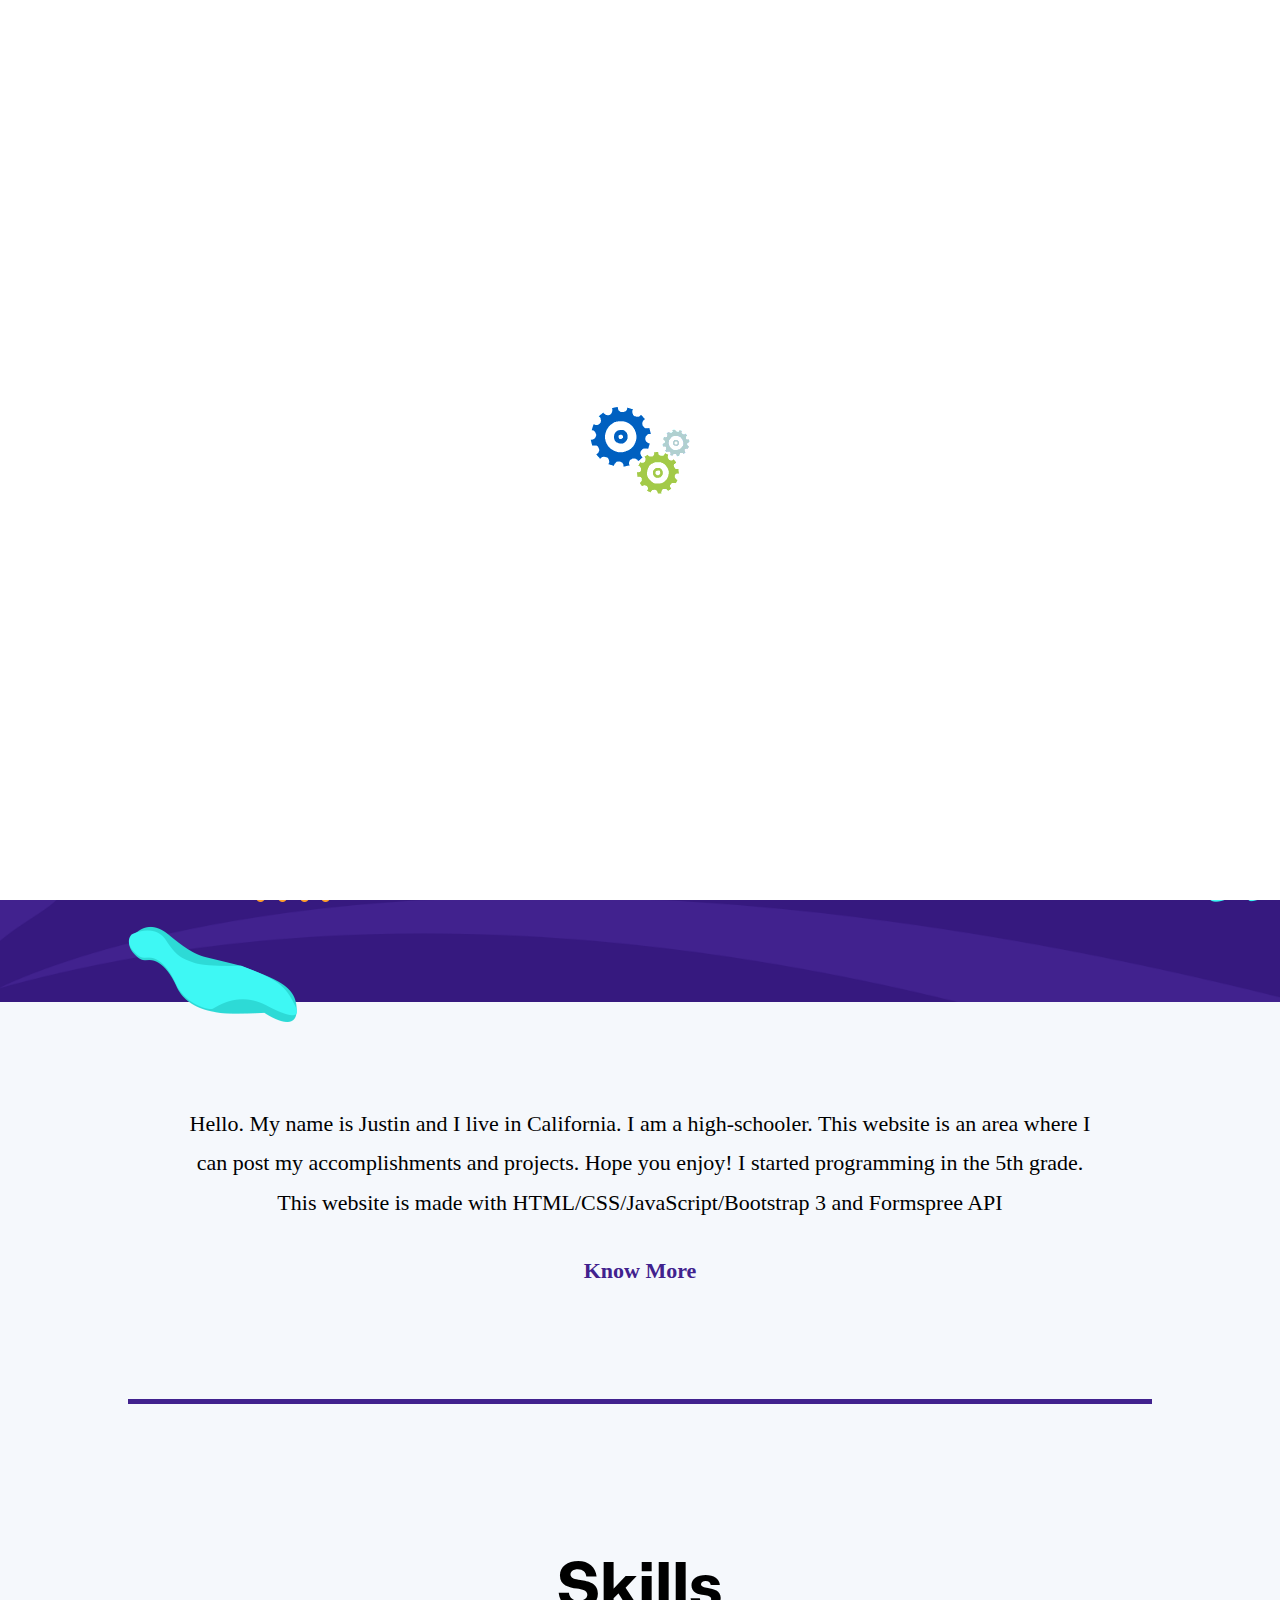
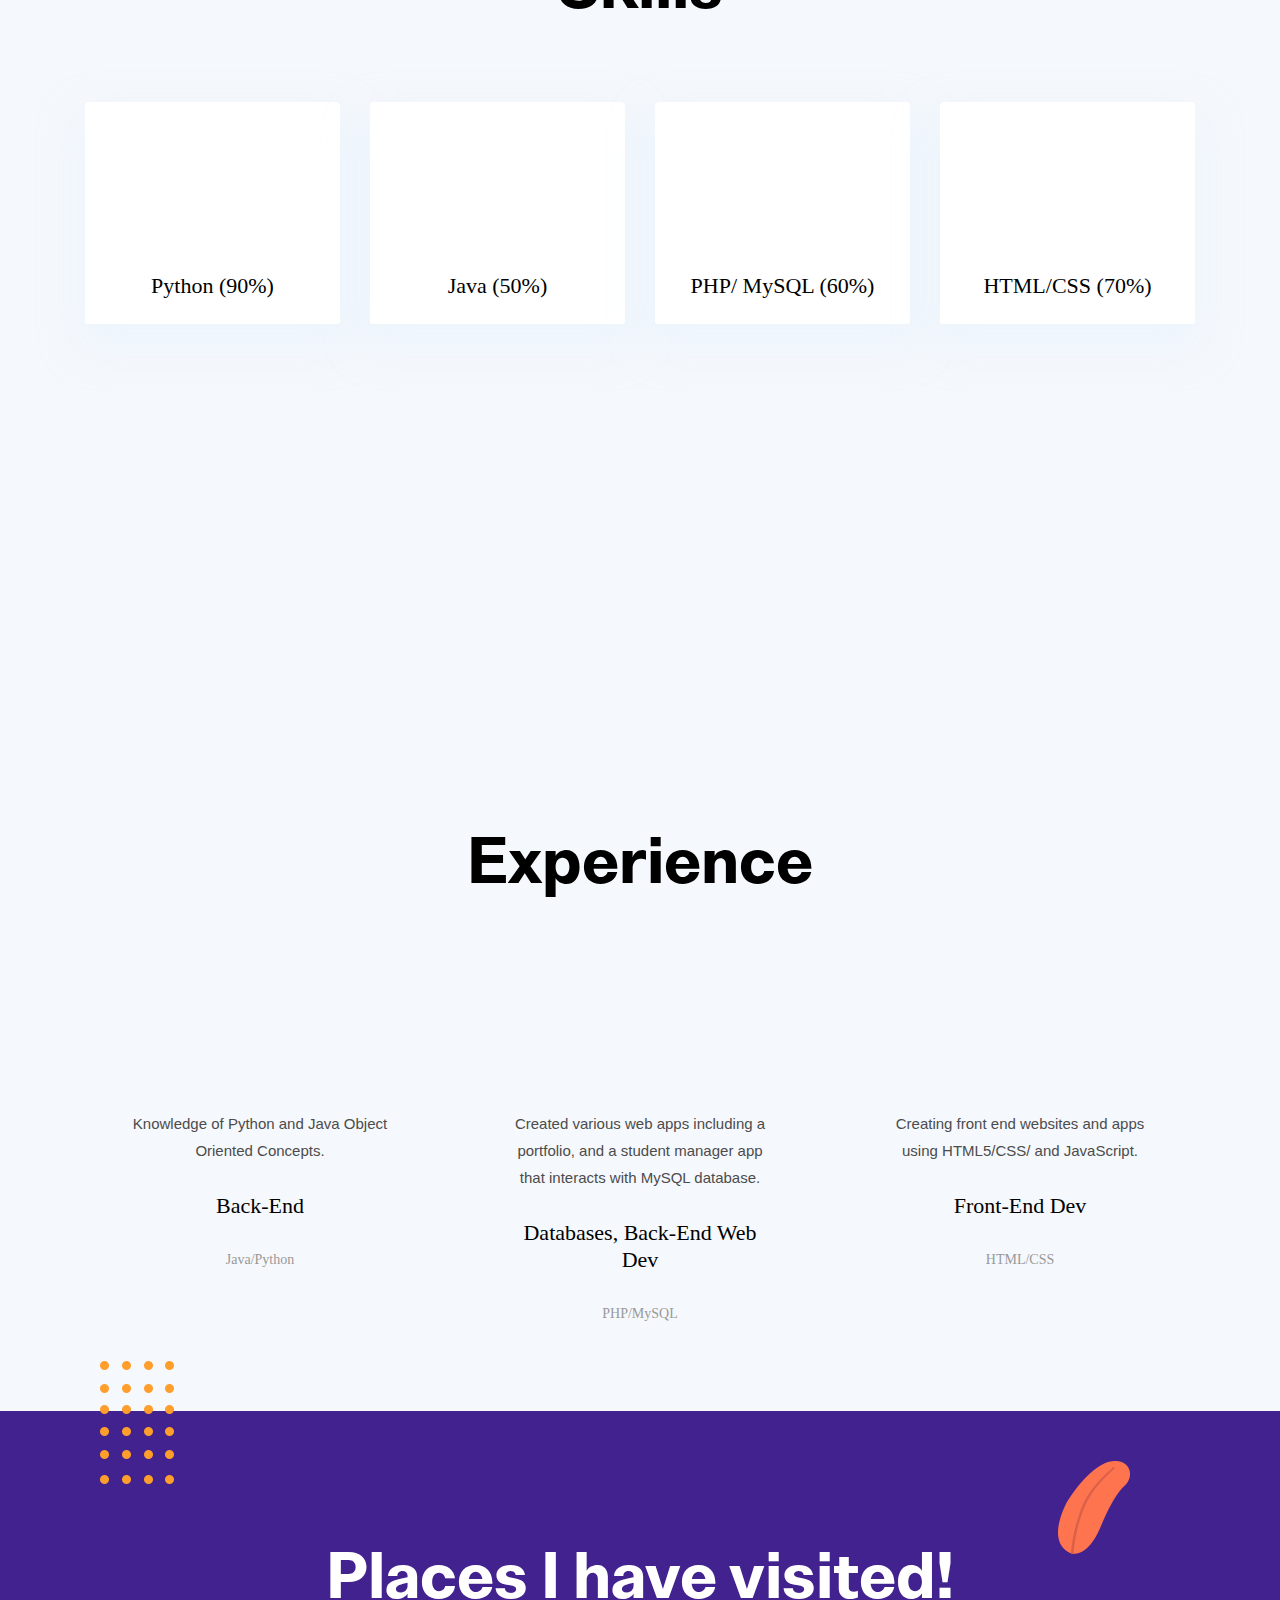
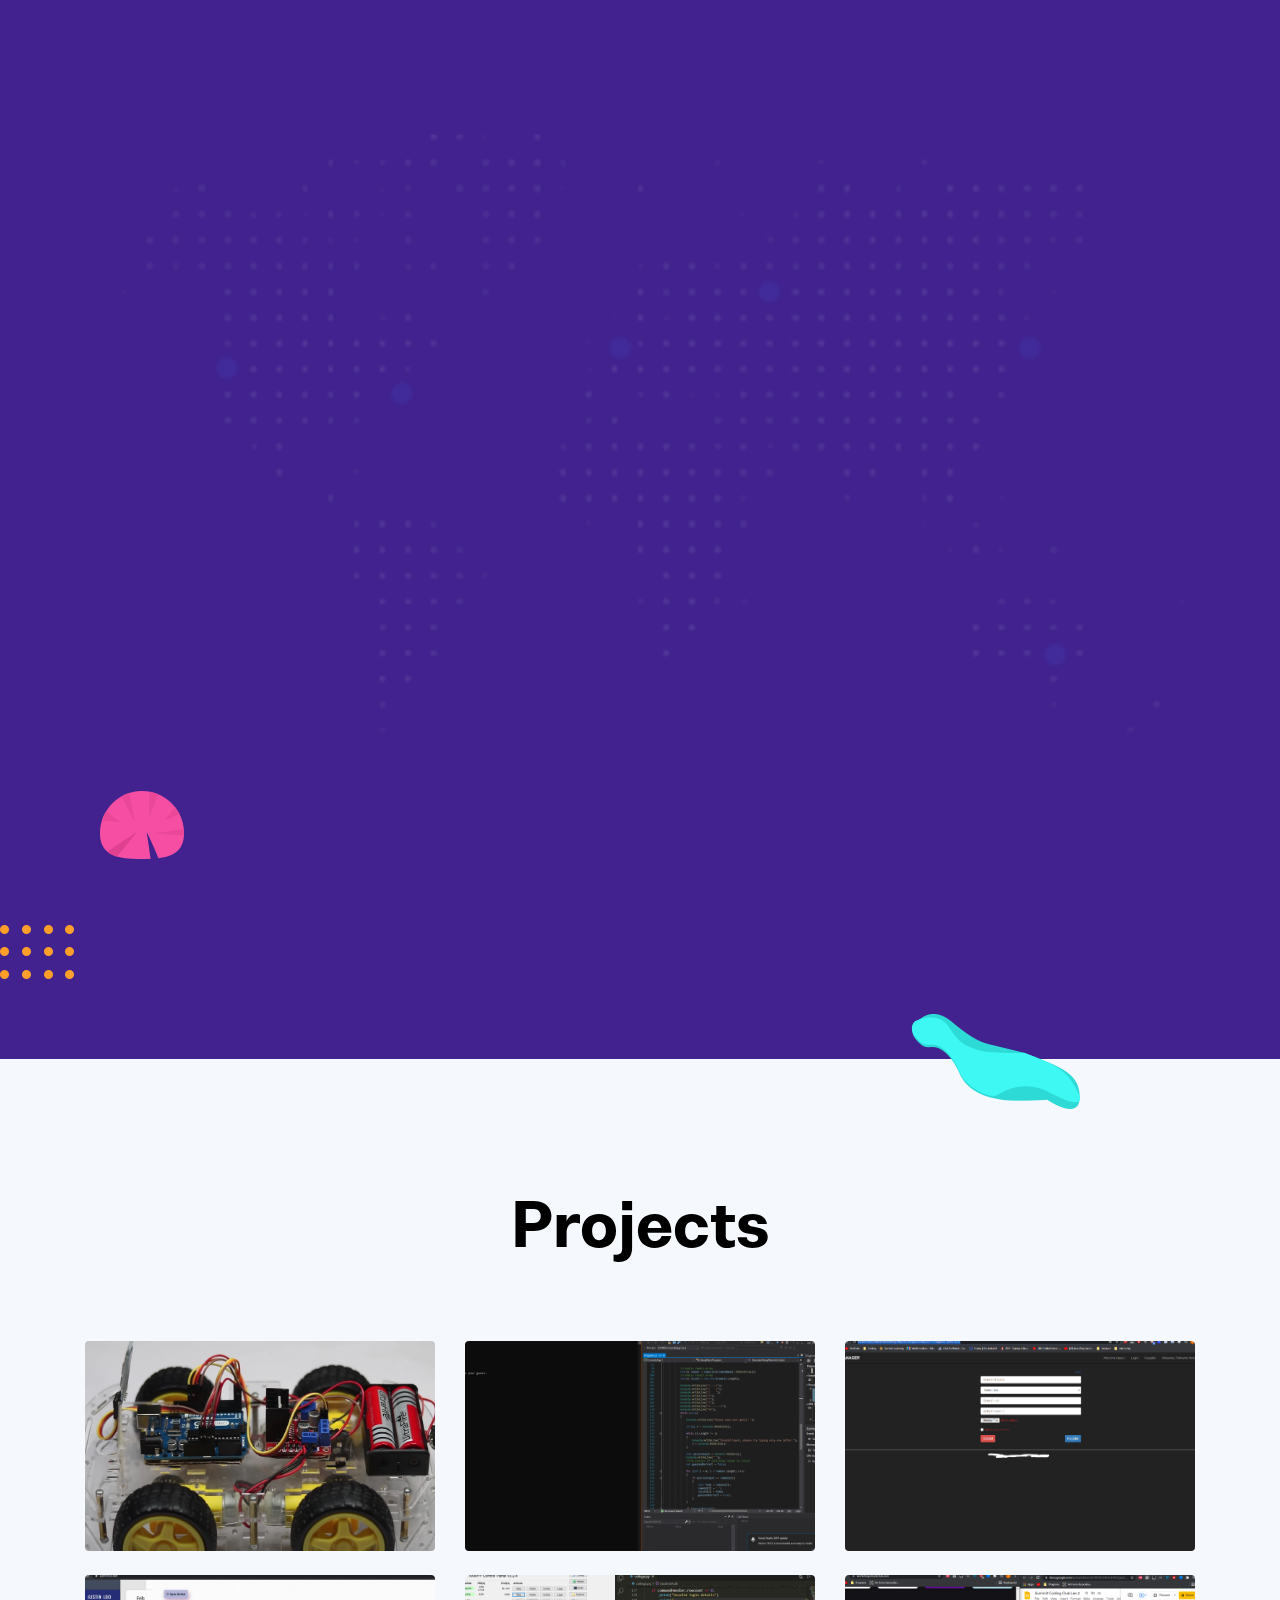
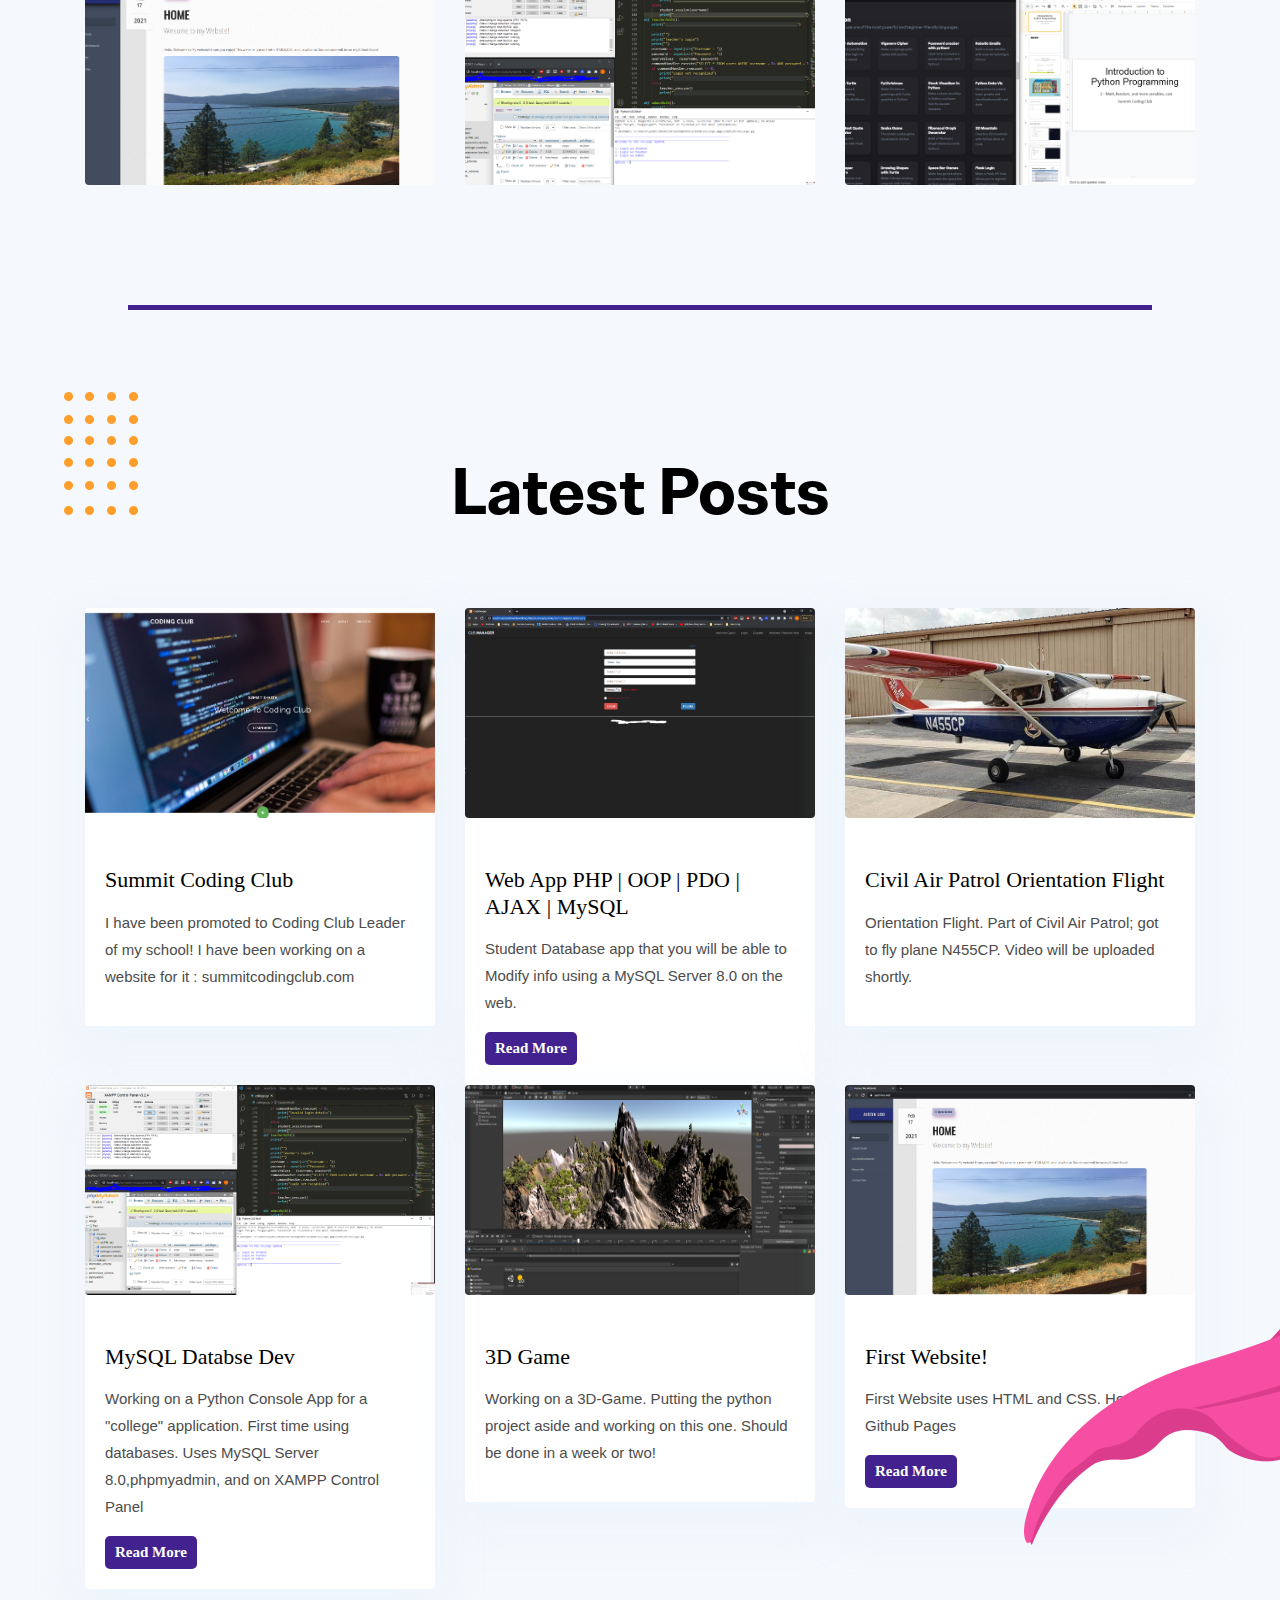
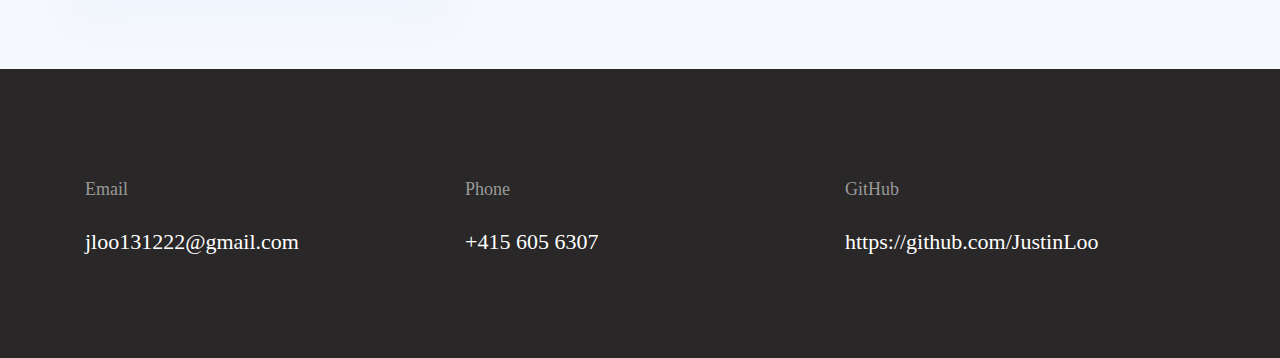
==== index.html @ 1930e63e "v1" ====
<!DOCTYPE html>
<html lang="zxx">

<head>
  <meta charset="utf-8">
  <title>Justin Loo | Welcome to my Website</title>

  <link rel="icon" href="images/icon-logo.png">

  <link rel="stylesheet" href="https://unpkg.com/aos@next/dist/aos.css" />

  
  <meta name="viewport" content="width=device-width, initial-scale=1">
  <meta name="viewport" content="width=device-width, initial-scale=1, maximum-scale=1">
  <meta name="viewport" content="width=device-width, user-scalable=no, initial-scale=1.0, maximum-scale=1.0, minimum-scale=1.0">
  
  
  
  
  <link rel="stylesheet" href="plugins/bootstrap/bootstrap.min.css">
  
  <link rel="stylesheet" href="plugins/slick/slick.css">
 
  <link rel="stylesheet" href="plugins/themify-icons/themify-icons.css">

  
  <link href="css/style.css" rel="stylesheet">
  

 

</head>

<body>
  <div class="loader">
    <img src="Loading progress.gif" alt="">
  </div>

  



<header class="navigation fixed-top" style="z-index: 7;">
  <nav class="navbar navbar-expand-lg navbar-dark" style="z-index: 7;">
    <a class="navbar-brand font-tertiary h3" href="index.html"><p class = "titletext">Justin Loo</p></a>
    <button class="navbar-toggler" type="button" data-toggle="collapse" data-target="#navigation"
      aria-controls="navigation" aria-expanded="false" aria-label="Toggle navigation">
      <span class="navbar-toggler-icon"></span>
    </button>

    <div class="collapse navbar-collapse text-center" id="navigation" style="z-index: 7;">
      <ul class="navbar-nav ml-auto">
        <li class="nav-item active">
          <a class="nav-link" href="index.html">Home</a>
        </li>
        <li class="nav-item">
          <a class="nav-link" href="about.html">About</a>
        </li>
        <li class="nav-item">
          <a class="nav-link" href="blog.html">Latest Posts</a>

          
        </li>
        
        <li class="nav-item">
          <a class="nav-link" href="portfolio.html">Projects</a>
        </li>
        <li class="nav-item">
          <a class="nav-link" href="contact.html">Contact</a>
        </li>
      </ul>
    </div>
  </nav>
</header>


<section class="hero-area bg-primary" id="parallax">
  <div class="container">
    <div class="row">
      <div class="col-lg-11 mx-auto">
        <h1 class="text-white font-tertiary">Hi! I’m <br> Justin Loo, <br> High-Schooler!</h1>
      </div>
    </div>
  </div>
  <div class="layer-bg w-100">
    <img class="img-fluid w-100" src="images/illustrations/leaf-bg.png" alt="bg-shape">
  </div>
  <div class="layer" id="l2">
    <img src="images/illustrations/dots-cyan.png" alt="bg-shape">
  </div>
  <div class="layer" id="l3">
    <img src="images/illustrations/leaf-orange.png" alt="bg-shape">
  </div>
  <div class="layer" id="l4">
    <img src="images/illustrations/dots-orange.png" alt="bg-shape">
  </div>
  <div class="layer" id="l5">
    <img src="images/illustrations/leaf-yellow.png" alt="bg-shape">
  </div>
  <div class="layer" id="l6">
    <img src="images/illustrations/leaf-cyan.png" alt="bg-shape">
  </div>
  <div class="layer" id="l7">
    <img src="images/illustrations/dots-group-orange.png" alt="bg-shape">
  </div>
  <div class="layer" id="l8">
    <img src="images/illustrations/leaf-pink-round.png" alt="bg-shape">
  </div>
  <div class="layer" id="l9">
    <img src="images/illustrations/leaf-cyan-2.png" alt="bg-shape">
  </div>
  <!-- social icon -->
  <ul class="list-unstyled ml-5 mt-3 position-relative zindex-1">
    <li class="mb-3"><a class="text-white" href="#"><i class="ti-linkedin"></i></a></li>
    <li class="mb-3"><a class="text-white" href="#"><i class="ti-github"></i></a></li>
    <li class="mb-3"><a class="text-white" href="#"><i class="ti-reddit"></i></a></li>
    <li class="mb-3"><a class="text-white" href="#"><i class="ti-email"></i></a></li>
  </ul>
  <!-- /social icon -->
</section>
<!-- /hero area -->

<!-- about -->
<section class="section">
  <div class="container">
    <div class="row">
      <div class="col-lg-10 mx-auto text-center">
        <p class="font-secondary paragraph-lg text-dark">Hello. My name is Justin and I live in California. I am a high-schooler. This website is an area where I can post my accomplishments and projects. Hope you enjoy!

          I started programming in the 5th grade. 
        This website is made with HTML/CSS/JavaScript/Bootstrap 3 and Formspree API</p>
        <a href="about.html" class="btn btn-transparent">know more</a>
      </div>
    </div>
  </div>
</section>
<!-- /about -->

<hr style = "width: 80%; border-top: 5px solid; color: #41228e;  ">


<!-- skills -->
<section class="section" style="z-index: 0;">
  <div class="container"style="z-index: 0;">
    <div class="row" style="z-index: 0;">
      <div class="col-lg-12 text-center">
        <h2 class="section-title">Skills</h2>
      </div>
      <div class="col-lg-3 col-sm-6 mb-4 mb-lg-0">
        <div class="card shadow text-center">
          <div class="position-relative rounded-top progress-wrapper" data-color="#fdb157" data-aos="fade-up"
          data-aos-duration="1000" style="z-index: 0;">
            <div class="wave" data-progress="90%" style = "z-index: 1;"></div>
          </div>
          <div class="card-footer bg-white">
            <h4 class="card-title">Python (90%)</h4>
          </div>
        </div>
      </div>
      <div class="col-lg-3 col-sm-6 mb-4 mb-lg-0">
        <div class="card shadow text-center">
          <div class="position-relative rounded-top progress-wrapper" data-color="#9473e6" data-aos="fade-up"
          data-aos-duration="1000" style="z-index: 0;">
            <div class="wave" data-progress="60%"></div>
          </div>
          <div class="card-footer bg-white">
            <h4 class="card-title">Java (50%)</h4>
          </div>
        </div>
      </div>
      <div class="col-lg-3 col-sm-6 mb-4 mb-lg-0">
        <div class="card shadow text-center">
          <div class="position-relative rounded-top progress-wrapper" data-color="#bdecf6"data-aos="fade-up"
          data-aos-duration="1000" style="z-index: 0;">
            <div class="wave" data-progress="60%" style = "z-index: 1;"></div>
          </div>
          <div class="card-footer bg-white">
            <h4 class="card-title">PHP/ MySQL (60%)</h4>
          </div>
        </div>
      </div>
      <div class="col-lg-3 col-sm-6 mb-4 mb-lg-0">
        <div class="card shadow text-center">
          <div class="position-relative rounded-top progress-wrapper" data-color="#ffbcaa" data-aos="fade-up"
          data-aos-duration="1000" style="z-index: 0;">
            <div class="wave" data-progress="70%"></div>
          </div>
          <div class="card-footer bg-white">
            <h4 class="card-title">HTML/CSS (70%)</h4>
          </div>
        </div>
      </div>

      <div class="skill-bars" data-aos="fade-up"
                              data-aos-duration="2000">
        <div class="bar">
          <div class="info">
            <span>Python</span>
          </div>
          <div class="progress-line html">
            <span></span>
          </div>
        </div>
        <div class="bar">
          <div class="info">
            <span>Java</span>
          </div>
          <div class="progress-line css">
            <span></span>
          </div>
        </div>
        <div class="bar">
          <div class="info">
            <span>PHP/MySQL</span>
          </div>
          <div class="progress-line jquery">
            <span></span>
          </div>
        </div>
        <div class="bar">
          <div class="info">
            <span>HTML/CSS</span>
          </div>
          <div class="progress-line python">
            <span></span>
          </div>
        </div>
       
      </div>
    
    </div>
  </div>
</section>
<!-- /skills -->

<!-- experience -->
<section class="section">
  <div class="container">
    <div class="row justify-content-around">
      <div class="col-lg-12 text-center">
        <h2 class="section-title">Experience</h2>
      </div>
      
      <div class="col-lg-3 col-md-4 text-center">
        <img src="images/experience/icon-2.png" alt="icon" data-aos="fade-right" data-aos-duration="1000">
        <p class="mb-0">Knowledge of Python and Java Object Oriented Concepts.</p>
        <h4>Back-End</h4>
        <h6 class="text-light">Java/Python</h6>
      </div>
      <div class="col-lg-3 col-md-4 text-center">
        <img src="images/experience/icon-1.png" alt="icon" data-aos="fade-up" data-aos-duration="1000">
        <p class="mb-0">Created various web apps including a portfolio, and a student manager app that interacts with MySQL database.</p>
        <h4>Databases, Back-End Web Dev</h4>
        <h6 class="text-light">PHP/MySQL</h6>
      </div>
      <div class="col-lg-3 col-md-4 text-center">
        <img src="images/experience/icon-3.png" alt="icon" data-aos="fade-left" data-aos-duration="1000">
        <p class="mb-0">Creating front end websites and apps using HTML5/CSS/ and JavaScript.</p>
        <h4>Front-End Dev</h4>
        <h6 class="text-light">HTML/CSS</h6>
      </div>
    </div>
  </div>
</section>
<!-- ./experience -->



<!-- testimonial -->
<section class="section bg-primary position-relative testimonial-bg-shapes">
  <div class="container">
    <div class="row">
      <div class="col-12 text-center">
        <h2 class="section-title text-white mb-5">Places I have visited!</h2>
      </div>
      <div class="col-lg-10 mx-auto testimonial-slider" data-aos="zoom-in" data-aos-duration = "2000">
        <!-- slider-item -->
        <div class="text-center testimonial-content">
         
         
          <img class="img-fluid rounded-circle mb-4 d-inline-block" src="images/20210723_193610.jpg"
            alt="client-image">
          <h4 class="text-white">Lake Tulloc</h4>
          <h6 class="text-light mb-4">California 2021</h6>
        </div>
        <!-- slider-item -->
        <div class="text-center testimonial-content">
        
         
          <img class="img-fluid rounded-circle mb-4 d-inline-block" src="images/20210723_193610.jpg"
            alt="client-image">
          <h4 class="text-white">Lake Tulloc</h4>
          <h6 class="text-light mb-4">California 2021</h6>
        </div>
        <!-- slider-item -->
        <div class="text-center testimonial-content">
         
         
          <img class="img-fluid rounded-circle mb-4 d-inline-block" src="images/20210724_112413.jpg"
            alt="client-image">
          <h4 class="text-white">Yosemite</h4>
          <h6 class="text-light mb-4">California</h6>
        </div>
      </div>
    </div>
  </div>
  <!-- bg shapes -->
  <img src="images/backgrounds/map.png" alt="map" class="img-fluid bg-map">
  <img src="images/illustrations/dots-group-v.png" alt="bg-shape" class="img-fluid bg-shape-1">
  <img src="images/illustrations/leaf-orange.png" alt="bg-shape" class="img-fluid bg-shape-2">
  <img src="images/illustrations/dots-group-sm.png" alt="bg-shape" class="img-fluid bg-shape-3">
  <img src="images/illustrations/leaf-pink-round.png" alt="bg-shape" class="img-fluid bg-shape-4">
  <img src="images/illustrations/leaf-cyan.png" alt="bg-shape" class="img-fluid bg-shape-5">
</section>
<!-- /testimonial -->




<!-- portfolio -->
<section class="section">
  <div class="container">
    <div class="row">
      <div class="col-12 text-center">
        <h2 class="section-title">Projects</h2>
      </div>
    </div>
    
    <div class="row shuffle-wrapper">
      <div class="col-lg-4 col-6 mb-4 shuffle-item">
        <div class="position-relative rounded hover-wrapper">
          <img src="images/portfolio/ARDUINO.PNG" alt="portfolio-image" class="img-fluid rounded w-100" style = "height: 210px;"">
          <div class="hover-overlay">
            <div class="hover-content">
              <a class="btn btn-light btn-sm" href="portfolio.html">view project</a>
            </div>
          </div>
        </div>
      </div>
      <div class="col-lg-4 col-6 mb-4 shuffle-item">
        <div class="position-relative rounded hover-wrapper">
          <img src="images/portfolio/hangman.PNG" alt="portfolio-image" class="img-fluid rounded w-100" style = "height: 210px;">
          <div class="hover-overlay">
            <div class="hover-content">
              <a class="btn btn-light btn-sm" href="portfolio.html">view project</a>
            </div>
          </div>
        </div>
      </div>
      <div class="col-lg-4 col-6 mb-4 shuffle-item">
        <div class="position-relative rounded hover-wrapper">
          <img src="images/portfolio/ydemy.PNG" alt="portfolio-image" class="img-fluid rounded w-100" style = "height: 210px;">
          <div class="hover-overlay">
            <div class="hover-content">
              <a class="btn btn-light btn-sm" href="portfolio.html">view project</a>
            </div>
          </div>
        </div>
      </div>
      <div class="col-lg-4 col-6 mb-4 shuffle-item">
        <div class="position-relative rounded hover-wrapper">
          <img src="images/portfolio/web.PNG" alt="portfolio-image" class="img-fluid rounded w-100" style = "height: 210px;">
          <div class="hover-overlay">
            <div class="hover-content">
              <a class="btn btn-light btn-sm" href="portfolio.html">view project</a>
            </div>
          </div>
        </div>
      </div>
      <div class="col-lg-4 col-6 mb-4 shuffle-item">
        <div class="position-relative rounded hover-wrapper">
          <img src="images/portfolio/phpmy.PNG" alt="portfolio-image" class="img-fluid rounded w-100" style = "height: 210px;">
          <div class="hover-overlay">
            <div class="hover-content">
              <a class="btn btn-light btn-sm" href="portfolio.html">view project</a>
            </div>
          </div>
        </div>
      </div>
      <div class="col-lg-4 col-6 mb-4 shuffle-item">
        <div class="position-relative rounded hover-wrapper">
          <img src="images/portfolio/python.PNG" alt="portfolio-image" class="img-fluid rounded w-100" style = "height: 210px;">
          <div class="hover-overlay">
            <div class="hover-content">
              <a class="btn btn-light btn-sm" href="portfolio.html">view project</a>
            </div>
          </div>
        </div>
      </div>

      
      
    </div>
  </div>
</section>
<!-- /portfolio -->




<img src="images/illustrations/dots-group-v.png" alt="illustrations" class="bg-blog">

<hr style = "width: 80%; border-top: 5px solid; color: #41228e;  ">


<!-- blog -->
<section class="section">
  <div class="container">
    <div class="row">
      <div class="col-12 text-center">
        <h2 class="section-title">Latest Posts</h2>
      </div>

      <div class="col-lg-4 col-sm-6 mb-4 mb-lg-0" data-aos=" " data-aos-duration = "1000">
        <article class="card shadow">
          <img class="rounded card-img-top" src="images/blog/coding.PNG" alt="post-thumb" style = "height: 210px;">
          <div class="card-body">
            <h4 class="card-title"><a class="text-dark"  >Summit Coding Club</a>
            </h4>
            <p class="cars-text">I have been promoted to Coding Club Leader of my school! I have been working on a website for it : summitcodingclub.com</p>
          
          </div>
        </article>
      </div>
      
      <div class="col-lg-4 col-sm-6 mb-4 mb-lg-0" data-aos=" " data-aos-duration = "1000">
        <article class="card shadow">
          <img class="rounded card-img-top" src="images/blog/ydemy.PNG" alt="post-thumb" style = "height: 210px;">
          <div class="card-body">
            <h4 class="card-title"><a class="text-dark"  > Web App PHP | OOP | PDO | AJAX | MySQL
            </a>
            </h4>
            <p class="cars-text">Student Database app that you will be able to Modify info using a MySQL Server 8.0 on the web.</p>
            <a href="blog-single.html#advanced-app" class="btn btn-xs btn-primary">Read More</a>
          </div>
        </article>
      </div>

      <div class="col-lg-4 col-sm-6 mb-4 mb-lg-0" data-aos=" " data-aos-duration = "1000">
        <article class="card shadow">
          <img class="rounded card-img-top" src="images/blog/orientationflight_897BFEFA4F026.jpg" alt="post-thumb" style = "height: 210px;">
          <div class="card-body">
            <h4 class="card-title"><a class="text-dark" >Civil Air Patrol Orientation Flight</a>
            </h4>
            <p class="cars-text">Orientation Flight. Part of Civil Air Patrol; got to fly plane N455CP. Video will be uploaded shortly.</p>
            
          </div>
        </article>
      </div>

      <div class="col-lg-4 col-sm-6 mb-4 mb-lg-0" data-aos=" " data-aos-duration = "1000">
        <article class="card shadow">
          <img class="rounded card-img-top" src="images/blog/phpmy.PNG" alt="post-thumb" style = "height: 210px;">
          <div class="card-body">
            <h4 class="card-title"><a class="text-dark"  >MySQL Databse Dev</a>
            </h4>
            <p class="cars-text">Working on a Python Console App for a "college" application. First time using databases. Uses MySQL Server 8.0,phpmyadmin, and on XAMPP Control Panel</p>
            <a href="blog-single.html#begin" class="btn btn-xs btn-primary">Read More</a>
          </div>
        </article>
      </div>

     
      <div class="col-lg-4 col-sm-6 mb-4 mb-lg-0" data-aos=" " data-aos-duration = "1000">
        <article class="card shadow">
          <img class="rounded card-img-top" src="images/blog/unity1.PNG" alt="post-thumb" style = "height: 210px;">
          <div class="card-body">
            <h4 class="card-title"><a class="text-dark" href=" ">3D Game</a>
            </h4>
            <p class="cars-text">Working on a 3D-Game. Putting the python project aside and working on this one. Should be done in a week or two!</p>
            
          </div>
        </article>
      </div>
      
      <div class="col-lg-4 col-sm-6 mb-4 mb-lg-0" data-aos=" " data-aos-duration = "1000">
        <article class="card shadow">
          <img class="rounded card-img-top" src="images/blog/web.PNG" alt="post-thumb" style = "height: 210px;">
          <div class="card-body">
            <h4 class="card-title"><a class="text-dark">First Website!</a>
            </h4>
            <p class="cars-text">First Website uses HTML and CSS. Hosted on Github Pages</p>
            <a href="blog-single.html#first-web" class="btn btn-xs btn-primary">Read More</a>
          </div>
        </article>
      </div>  
  </div>
</section>
<!-- /blog -->

<!-- contact -->

<script src="https://unpkg.com/aos@next/dist/aos.js"></script>
<script>
  AOS.init();
</script> 


</body>
</html>
</section>
<!-- /contact -->

<img src="images/illustrations/leaf-pink.png" alt="illustrations" class="bg-blog-2">

<!-- footer -->
<footer class="bg-dark footer-section">
  <div class="section" style = "background-color: #292727;">
    <div class="container">
      <div class="row">
        <div class="col-md-4">
          <h5 class="text-light">Email</h5>
          <p class="text-white paragraph-lg font-secondary">jloo131222@gmail.com</p>
        </div>
        <div class="col-md-4">
          <h5 class="text-light">Phone</h5>
          <p class="text-white paragraph-lg font-secondary">+415 605 6307</p>
        </div>
        <div class="col-md-4">
          <h5 class="text-light">GitHub</h5>
          <p class="text-white paragraph-lg font-secondary">https://github.com/JustinLoo</p>
        </div>
      </div>
    </div>
  </div>
 
</footer> 




<!-- /footer -->

<!-- jQuery -->
<script src="plugins/jQuery/jquery.min.js"></script>
<!-- Bootstrap JS -->
<script src="plugins/bootstrap/bootstrap.min.js"></script>
<!-- slick slider -->
<script src="plugins/slick/slick.min.js"></script>
<!-- filter -->
<script src="plugins/shuffle/shuffle.min.js"></script>

<!-- Main Script -->
<script src="js/script.js"></script>

</body>
</html>
---- plugins/themify-icons/themify-icons.css ----
@font-face{font-family:themify;src:url(fonts/themify.eot?-fvbane);src:url(fonts/themify.eot?#iefix-fvbane) format('embedded-opentype'),url(fonts/themify.woff?-fvbane) format('woff'),url(fonts/themify.ttf?-fvbane) format('truetype'),url(fonts/themify.svg?-fvbane#themify) format('svg');font-weight:400;font-style:normal}[class*=" ti-"],[class^=ti-]{font-family:themify;speak:none;font-style:normal;font-weight:400;font-variant:normal;text-transform:none;line-height:1;-webkit-font-smoothing:antialiased;-moz-osx-font-smoothing:grayscale}.ti-wand:before{content:"\e600"}.ti-volume:before{content:"\e601"}.ti-user:before{content:"\e602"}.ti-unlock:before{content:"\e603"}.ti-unlink:before{content:"\e604"}.ti-trash:before{content:"\e605"}.ti-thought:before{content:"\e606"}.ti-target:before{content:"\e607"}.ti-tag:before{content:"\e608"}.ti-tablet:before{content:"\e609"}.ti-star:before{content:"\e60a"}.ti-spray:before{content:"\e60b"}.ti-signal:before{content:"\e60c"}.ti-shopping-cart:before{content:"\e60d"}.ti-shopping-cart-full:before{content:"\e60e"}.ti-settings:before{content:"\e60f"}.ti-search:before{content:"\e610"}.ti-zoom-in:before{content:"\e611"}.ti-zoom-out:before{content:"\e612"}.ti-cut:before{content:"\e613"}.ti-ruler:before{content:"\e614"}.ti-ruler-pencil:before{content:"\e615"}.ti-ruler-alt:before{content:"\e616"}.ti-bookmark:before{content:"\e617"}.ti-bookmark-alt:before{content:"\e618"}.ti-reload:before{content:"\e619"}.ti-plus:before{content:"\e61a"}.ti-pin:before{content:"\e61b"}.ti-pencil:before{content:"\e61c"}.ti-pencil-alt:before{content:"\e61d"}.ti-paint-roller:before{content:"\e61e"}.ti-paint-bucket:before{content:"\e61f"}.ti-na:before{content:"\e620"}.ti-mobile:before{content:"\e621"}.ti-minus:before{content:"\e622"}.ti-medall:before{content:"\e623"}.ti-medall-alt:before{content:"\e624"}.ti-marker:before{content:"\e625"}.ti-marker-alt:before{content:"\e626"}.ti-arrow-up:before{content:"\e627"}.ti-arrow-right:before{content:"\e628"}.ti-arrow-left:before{content:"\e629"}.ti-arrow-down:before{content:"\e62a"}.ti-lock:before{content:"\e62b"}.ti-location-arrow:before{content:"\e62c"}.ti-link:before{content:"\e62d"}.ti-layout:before{content:"\e62e"}.ti-layers:before{content:"\e62f"}.ti-layers-alt:before{content:"\e630"}.ti-key:before{content:"\e631"}.ti-import:before{content:"\e632"}.ti-image:before{content:"\e633"}.ti-heart:before{content:"\e634"}.ti-heart-broken:before{content:"\e635"}.ti-hand-stop:before{content:"\e636"}.ti-hand-open:before{content:"\e637"}.ti-hand-drag:before{content:"\e638"}.ti-folder:before{content:"\e639"}.ti-flag:before{content:"\e63a"}.ti-flag-alt:before{content:"\e63b"}.ti-flag-alt-2:before{content:"\e63c"}.ti-eye:before{content:"\e63d"}.ti-export:before{content:"\e63e"}.ti-exchange-vertical:before{content:"\e63f"}.ti-desktop:before{content:"\e640"}.ti-cup:before{content:"\e641"}.ti-crown:before{content:"\e642"}.ti-comments:before{content:"\e643"}.ti-comment:before{content:"\e644"}.ti-comment-alt:before{content:"\e645"}.ti-close:before{content:"\e646"}.ti-clip:before{content:"\e647"}.ti-angle-up:before{content:"\e648"}.ti-angle-right:before{content:"\e649"}.ti-angle-left:before{content:"\e64a"}.ti-angle-down:before{content:"\e64b"}.ti-check:before{content:"\e64c"}.ti-check-box:before{content:"\e64d"}.ti-camera:before{content:"\e64e"}.ti-announcement:before{content:"\e64f"}.ti-brush:before{content:"\e650"}.ti-briefcase:before{content:"\e651"}.ti-bolt:before{content:"\e652"}.ti-bolt-alt:before{content:"\e653"}.ti-blackboard:before{content:"\e654"}.ti-bag:before{content:"\e655"}.ti-move:before{content:"\e656"}.ti-arrows-vertical:before{content:"\e657"}.ti-arrows-horizontal:before{content:"\e658"}.ti-fullscreen:before{content:"\e659"}.ti-arrow-top-right:before{content:"\e65a"}.ti-arrow-top-left:before{content:"\e65b"}.ti-arrow-circle-up:before{content:"\e65c"}.ti-arrow-circle-right:before{content:"\e65d"}.ti-arrow-circle-left:before{content:"\e65e"}.ti-arrow-circle-down:before{content:"\e65f"}.ti-angle-double-up:before{content:"\e660"}.ti-angle-double-right:before{content:"\e661"}.ti-angle-double-left:before{content:"\e662"}.ti-angle-double-down:before{content:"\e663"}.ti-zip:before{content:"\e664"}.ti-world:before{content:"\e665"}.ti-wheelchair:before{content:"\e666"}.ti-view-list:before{content:"\e667"}.ti-view-list-alt:before{content:"\e668"}.ti-view-grid:before{content:"\e669"}.ti-uppercase:before{content:"\e66a"}.ti-upload:before{content:"\e66b"}.ti-underline:before{content:"\e66c"}.ti-truck:before{content:"\e66d"}.ti-timer:before{content:"\e66e"}.ti-ticket:before{content:"\e66f"}.ti-thumb-up:before{content:"\e670"}.ti-thumb-down:before{content:"\e671"}.ti-text:before{content:"\e672"}.ti-stats-up:before{content:"\e673"}.ti-stats-down:before{content:"\e674"}.ti-split-v:before{content:"\e675"}.ti-split-h:before{content:"\e676"}.ti-smallcap:before{content:"\e677"}.ti-shine:before{content:"\e678"}.ti-shift-right:before{content:"\e679"}.ti-shift-left:before{content:"\e67a"}.ti-shield:before{content:"\e67b"}.ti-notepad:before{content:"\e67c"}.ti-server:before{content:"\e67d"}.ti-quote-right:before{content:"\e67e"}.ti-quote-left:before{content:"\e67f"}.ti-pulse:before{content:"\e680"}.ti-printer:before{content:"\e681"}.ti-power-off:before{content:"\e682"}.ti-plug:before{content:"\e683"}.ti-pie-chart:before{content:"\e684"}.ti-paragraph:before{content:"\e685"}.ti-panel:before{content:"\e686"}.ti-package:before{content:"\e687"}.ti-music:before{content:"\e688"}.ti-music-alt:before{content:"\e689"}.ti-mouse:before{content:"\e68a"}.ti-mouse-alt:before{content:"\e68b"}.ti-money:before{content:"\e68c"}.ti-microphone:before{content:"\e68d"}.ti-menu:before{content:"\e68e"}.ti-menu-alt:before{content:"\e68f"}.ti-map:before{content:"\e690"}.ti-map-alt:before{content:"\e691"}.ti-loop:before{content:"\e692"}.ti-location-pin:before{content:"\e693"}.ti-list:before{content:"\e694"}.ti-light-bulb:before{content:"\e695"}.ti-Italic:before{content:"\e696"}.ti-info:before{content:"\e697"}.ti-infinite:before{content:"\e698"}.ti-id-badge:before{content:"\e699"}.ti-hummer:before{content:"\e69a"}.ti-home:before{content:"\e69b"}.ti-help:before{content:"\e69c"}.ti-headphone:before{content:"\e69d"}.ti-harddrives:before{content:"\e69e"}.ti-harddrive:before{content:"\e69f"}.ti-gift:before{content:"\e6a0"}.ti-game:before{content:"\e6a1"}.ti-filter:before{content:"\e6a2"}.ti-files:before{content:"\e6a3"}.ti-file:before{content:"\e6a4"}.ti-eraser:before{content:"\e6a5"}.ti-envelope:before{content:"\e6a6"}.ti-download:before{content:"\e6a7"}.ti-direction:before{content:"\e6a8"}.ti-direction-alt:before{content:"\e6a9"}.ti-dashboard:before{content:"\e6aa"}.ti-control-stop:before{content:"\e6ab"}.ti-control-shuffle:before{content:"\e6ac"}.ti-control-play:before{content:"\e6ad"}.ti-control-pause:before{content:"\e6ae"}.ti-control-forward:before{content:"\e6af"}.ti-control-backward:before{content:"\e6b0"}.ti-cloud:before{content:"\e6b1"}.ti-cloud-up:before{content:"\e6b2"}.ti-cloud-down:before{content:"\e6b3"}.ti-clipboard:before{content:"\e6b4"}.ti-car:before{content:"\e6b5"}.ti-calendar:before{content:"\e6b6"}.ti-book:before{content:"\e6b7"}.ti-bell:before{content:"\e6b8"}.ti-basketball:before{content:"\e6b9"}.ti-bar-chart:before{content:"\e6ba"}.ti-bar-chart-alt:before{content:"\e6bb"}.ti-back-right:before{content:"\e6bc"}.ti-back-left:before{content:"\e6bd"}.ti-arrows-corner:before{content:"\e6be"}.ti-archive:before{content:"\e6bf"}.ti-anchor:before{content:"\e6c0"}.ti-align-right:before{content:"\e6c1"}.ti-align-left:before{content:"\e6c2"}.ti-align-justify:before{content:"\e6c3"}.ti-align-center:before{content:"\e6c4"}.ti-alert:before{content:"\e6c5"}.ti-alarm-clock:before{content:"\e6c6"}.ti-agenda:before{content:"\e6c7"}.ti-write:before{content:"\e6c8"}.ti-window:before{content:"\e6c9"}.ti-widgetized:before{content:"\e6ca"}.ti-widget:before{content:"\e6cb"}.ti-widget-alt:before{content:"\e6cc"}.ti-wallet:before{content:"\e6cd"}.ti-video-clapper:before{content:"\e6ce"}.ti-video-camera:before{content:"\e6cf"}.ti-vector:before{content:"\e6d0"}.ti-themify-logo:before{content:"\e6d1"}.ti-themify-favicon:before{content:"\e6d2"}.ti-themify-favicon-alt:before{content:"\e6d3"}.ti-support:before{content:"\e6d4"}.ti-stamp:before{content:"\e6d5"}.ti-split-v-alt:before{content:"\e6d6"}.ti-slice:before{content:"\e6d7"}.ti-shortcode:before{content:"\e6d8"}.ti-shift-right-alt:before{content:"\e6d9"}.ti-shift-left-alt:before{content:"\e6da"}.ti-ruler-alt-2:before{content:"\e6db"}.ti-receipt:before{content:"\e6dc"}.ti-pin2:before{content:"\e6dd"}.ti-pin-alt:before{content:"\e6de"}.ti-pencil-alt2:before{content:"\e6df"}.ti-palette:before{content:"\e6e0"}.ti-more:before{content:"\e6e1"}.ti-more-alt:before{content:"\e6e2"}.ti-microphone-alt:before{content:"\e6e3"}.ti-magnet:before{content:"\e6e4"}.ti-line-double:before{content:"\e6e5"}.ti-line-dotted:before{content:"\e6e6"}.ti-line-dashed:before{content:"\e6e7"}.ti-layout-width-full:before{content:"\e6e8"}.ti-layout-width-default:before{content:"\e6e9"}.ti-layout-width-default-alt:before{content:"\e6ea"}.ti-layout-tab:before{content:"\e6eb"}.ti-layout-tab-window:before{content:"\e6ec"}.ti-layout-tab-v:before{content:"\e6ed"}.ti-layout-tab-min:before{content:"\e6ee"}.ti-layout-slider:before{content:"\e6ef"}.ti-layout-slider-alt:before{content:"\e6f0"}.ti-layout-sidebar-right:before{content:"\e6f1"}.ti-layout-sidebar-none:before{content:"\e6f2"}.ti-layout-sidebar-left:before{content:"\e6f3"}.ti-layout-placeholder:before{content:"\e6f4"}.ti-layout-menu:before{content:"\e6f5"}.ti-layout-menu-v:before{content:"\e6f6"}.ti-layout-menu-separated:before{content:"\e6f7"}.ti-layout-menu-full:before{content:"\e6f8"}.ti-layout-media-right-alt:before{content:"\e6f9"}.ti-layout-media-right:before{content:"\e6fa"}.ti-layout-media-overlay:before{content:"\e6fb"}.ti-layout-media-overlay-alt:before{content:"\e6fc"}.ti-layout-media-overlay-alt-2:before{content:"\e6fd"}.ti-layout-media-left-alt:before{content:"\e6fe"}.ti-layout-media-left:before{content:"\e6ff"}.ti-layout-media-center-alt:before{content:"\e700"}.ti-layout-media-center:before{content:"\e701"}.ti-layout-list-thumb:before{content:"\e702"}.ti-layout-list-thumb-alt:before{content:"\e703"}.ti-layout-list-post:before{content:"\e704"}.ti-layout-list-large-image:before{content:"\e705"}.ti-layout-line-solid:before{content:"\e706"}.ti-layout-grid4:before{content:"\e707"}.ti-layout-grid3:before{content:"\e708"}.ti-layout-grid2:before{content:"\e709"}.ti-layout-grid2-thumb:before{content:"\e70a"}.ti-layout-cta-right:before{content:"\e70b"}.ti-layout-cta-left:before{content:"\e70c"}.ti-layout-cta-center:before{content:"\e70d"}.ti-layout-cta-btn-right:before{content:"\e70e"}.ti-layout-cta-btn-left:before{content:"\e70f"}.ti-layout-column4:before{content:"\e710"}.ti-layout-column3:before{content:"\e711"}.ti-layout-column2:before{content:"\e712"}.ti-layout-accordion-separated:before{content:"\e713"}.ti-layout-accordion-merged:before{content:"\e714"}.ti-layout-accordion-list:before{content:"\e715"}.ti-ink-pen:before{content:"\e716"}.ti-info-alt:before{content:"\e717"}.ti-help-alt:before{content:"\e718"}.ti-headphone-alt:before{content:"\e719"}.ti-hand-point-up:before{content:"\e71a"}.ti-hand-point-right:before{content:"\e71b"}.ti-hand-point-left:before{content:"\e71c"}.ti-hand-point-down:before{content:"\e71d"}.ti-gallery:before{content:"\e71e"}.ti-face-smile:before{content:"\e71f"}.ti-face-sad:before{content:"\e720"}.ti-credit-card:before{content:"\e721"}.ti-control-skip-forward:before{content:"\e722"}.ti-control-skip-backward:before{content:"\e723"}.ti-control-record:before{content:"\e724"}.ti-control-eject:before{content:"\e725"}.ti-comments-smiley:before{content:"\e726"}.ti-brush-alt:before{content:"\e727"}.ti-youtube:before{content:"\e728"}.ti-vimeo:before{content:"\e729"}.ti-twitter:before{content:"\e72a"}.ti-time:before{content:"\e72b"}.ti-tumblr:before{content:"\e72c"}.ti-skype:before{content:"\e72d"}.ti-share:before{content:"\e72e"}.ti-share-alt:before{content:"\e72f"}.ti-rocket:before{content:"\e730"}.ti-pinterest:before{content:"\e731"}.ti-new-window:before{content:"\e732"}.ti-microsoft:before{content:"\e733"}.ti-list-ol:before{content:"\e734"}.ti-linkedin:before{content:"\e735"}.ti-layout-sidebar-2:before{content:"\e736"}.ti-layout-grid4-alt:before{content:"\e737"}.ti-layout-grid3-alt:before{content:"\e738"}.ti-layout-grid2-alt:before{content:"\e739"}.ti-layout-column4-alt:before{content:"\e73a"}.ti-layout-column3-alt:before{content:"\e73b"}.ti-layout-column2-alt:before{content:"\e73c"}.ti-instagram:before{content:"\e73d"}.ti-google:before{content:"\e73e"}.ti-github:before{content:"\e73f"}.ti-flickr:before{content:"\e740"}.ti-facebook:before{content:"\e741"}.ti-dropbox:before{content:"\e742"}.ti-dribbble:before{content:"\e743"}.ti-apple:before{content:"\e744"}.ti-android:before{content:"\e745"}.ti-save:before{content:"\e746"}.ti-save-alt:before{content:"\e747"}.ti-yahoo:before{content:"\e748"}.ti-wordpress:before{content:"\e749"}.ti-vimeo-alt:before{content:"\e74a"}.ti-twitter-alt:before{content:"\e74b"}.ti-tumblr-alt:before{content:"\e74c"}.ti-trello:before{content:"\e74d"}.ti-stack-overflow:before{content:"\e74e"}.ti-soundcloud:before{content:"\e74f"}.ti-sharethis:before{content:"\e750"}.ti-sharethis-alt:before{content:"\e751"}.ti-reddit:before{content:"\e752"}.ti-pinterest-alt:before{content:"\e753"}.ti-microsoft-alt:before{content:"\e754"}.ti-linux:before{content:"\e755"}.ti-jsfiddle:before{content:"\e756"}.ti-joomla:before{content:"\e757"}.ti-html5:before{content:"\e758"}.ti-flickr-alt:before{content:"\e759"}.ti-email:before{content:"\e75a"}.ti-drupal:before{content:"\e75b"}.ti-dropbox-alt:before{content:"\e75c"}.ti-css3:before{content:"\e75d"}.ti-rss:before{content:"\e75e"}.ti-rss-alt:before{content:"\e75f"}
---- css/style.css ----
.titletext {
  font-family: "Roboto", sans-serif;
  font-size: 25px;
  color: white;
  font-weight: 700;
}


@import url('https://fonts.googleapis.com/css2?family=Poppins:wght@200;300;400;500;600;700&display=swap');


::selection{
  color: #fff;
  background: #6665ee;
}
.skill-bars{
  padding: 25px 30px;
  width: 1000px;
  background: #fff;
  box-shadow: 5px 5px 20px rgba(0,0,0,0.2);
  border-radius: 10px;
}
.skill-bars .bar{
  margin: 20px 0;
}
.skill-bars .bar:first-child{
  margin-top: 0px;
}
.skill-bars .bar .info{
  margin-bottom: 5px;
}
.skill-bars .bar .info span{
  font-weight: 500;
  font-size: 17px;
  opacity: 0;
  animation: showText 0.5s 1s linear forwards;
}
@keyframes showText {
  100%{
    opacity: 1;
  }
}
.skill-bars .bar .progress-line{
  height: 10px;
  width: 100%;
  background: #f0f0f0;
  position: relative;
  transform: scaleX(0);
  transform-origin: left;
  border-radius: 10px;
  box-shadow: inset 0 1px 1px rgba(0,0,0,0.05),
              0 1px rgba(255,255,255,0.8);
  animation: animate 1s cubic-bezier(1,0,0.5,1) forwards;
}
@keyframes animate {
  100%{
    transform: scaleX(1);
  }
}
.bar .progress-line span{
  height: 100%;
  position: absolute;
  border-radius: 10px;
  transform: scaleX(0);
  transform-origin: left;
  background: #6665ee;
  animation: animate 1s 1s cubic-bezier(1,0,0.5,1) forwards;
}
.bar .progress-line.html span{
  width: 90%;
}
.bar .progress-line.css span{
  width: 50%;
}
.bar .progress-line.jquery span{
  width: 60%;
}
.bar .progress-line.python span{
  width: 70%;
}

.rounded-circle{
  border-radius: 10px;
  width:110%;


}
.progress-line span::before{
  position: absolute;
  content: "";
  top: -10px;
  right: 0;
  height: 0;
  width: 0;
  border: 7px solid transparent;
  border-bottom-width: 0px;
  border-right-width: 0px;
  border-top-color: #000;
  opacity: 0;
  animation: showText2 0.5s 1.5s linear forwards;
}
.progress-line span::after{
  position: absolute;
  top: -28px;
  right: 0;
  font-weight: 500;
  background: #000;
  color: #fff;
  padding: 1px 8px;
  font-size: 12px;
  border-radius: 3px;
  opacity: 0;
  animation: showText2 0.5s 1.5s linear forwards;
}
@keyframes showText2 {
  100%{
    opacity: 1;
  }
}
.progress-line.html span::after{
  content: "90%";
}
.progress-line.css span::after{
  content: "50%";
}
.progress-line.jquery span::after{
  content: "60%";
}
.progress-line.python span::after{
  content: "70%";
}



.skill-bars{
  align-items: center;
  margin:0 auto;

  margin-top: 20px;


}


@import url("https://fonts.googleapis.com/css?family=Playfair+Display:400,700|Roboto:300,400,500,700");
@font-face {
  font-family: 'BwNistaInt-xBd';
  src: url("../plugins/fonts/BwNistaInt-xBd.woff") format("woff");
  font-style: normal;
  font-display: swap;
}

body {
  line-height: 1.2;
  font-family: "Roboto", sans-serif;
  -webkit-font-smoothing: antialiased;
  font-size: 15px;
  color: #4c4c4c;
}





p, .paragraph {
  font-weight: 400;
  color: #4c4c4c;
  font-size: 15px;
  line-height: 1.8;
  font-family: "Roboto", sans-serif;
}

p-lg, .paragraph-lg {
  font-size: 22px;
}

h1, h2, h3, h4, h5, h6 {
  color: #000;
  font-family: "Playfair Display", serif;
  line-height: 1.2;
}

h1, .h1 {
  font-size: 80px;
}

@media (max-width: 991px) {
  h1, .h1 {
    font-size: 65px;
  }
}

h2, .h2 {
  font-size: 60px;
}

@media (max-width: 991px) {
  h2, .h2 {
    font-size: 50px;
  }
}

h3, .h3 {
  font-size: 40px;
}

h4, .h4 {
  font-size: 22px;
}

h5, .h5 {
  font-size: 18px;
}

h6, .h6 {
  font-size: 14px;
}

/* Button style */
.btn {
  font-size: 22px;
  font-family: "Playfair Display", serif;
  text-transform: capitalize;
  padding: 16px 44px;
  border-radius: 5px;
  font-weight: 600;
  border: 0;
  position: relative;
  z-index: 1;
  transition: .2s ease;
}

.btn:focus {
  outline: 0;
  box-shadow: none !important;
}

.btn:active {
  box-shadow: none;
}

.btn-sm {
  font-size: 15px;
  padding: 10px 30px;
}

.btn-xs {
  padding: 5px 10px;
  font-size: 15px;
}

.btn-primary {
  background: #41228e;
  color: #fff;
}

.btn-primary:active {
  background: #542cb7 !important;
}

.btn-primary:hover {
  background: #542cb7;
}

.btn-primary.focus, .btn-primary.active {
  background: #542cb7 !important;
  box-shadow: none !important;
}

.btn-transparent {
  background: transparent;
  color: #41228e;
  font-weight: bold;
}

.btn-transparent:active, .btn-transparent:hover {
  color: #41228e;
}

body {
  background-color: #fff;
  overflow-x: hidden;
}

::-moz-selection {
  background: #542cb7;
  color: #fff;
}

::selection {
  background: #542cb7;
  color: #fff;
}

/* preloader */
.preloader {
  position: fixed;
  top: 0;
  left: 0;
  right: 0;
  bottom: 0;
  background-color: #fff;
  z-index: 999;
  display: flex;
  align-items: center;
  justify-content: center;
}

ol,
ul {
  list-style-type: none;
  margin: 0px;
}

img {
  vertical-align: middle;
  border: 0;
}

a,
a:hover,
a:focus {
  text-decoration: none;
}

a,
button,
select {
  cursor: pointer;
  transition: .2s ease;
}

a:focus,
button:focus,
select:focus {
  outline: 0;
}

a.text-dark:hover {
  color: #41228e !important;
}

a:hover {
  color: #41228e;
}

.slick-slide {
  outline: 0;
}

.section {
  padding-top: 80px;
  padding-bottom: 80px;
}

.section-title {
  margin-bottom: 80px;
  font-family: "BwNistaInt-xBd";
}

.bg-cover {
  background-size: cover;
  background-position: center center;
  background-repeat: no-repeat;
}

/* overlay */
.overlay {
  position: relative;
}

.overlay::before {
  position: absolute;
  content: '';
  height: 100%;
  width: 100%;
  top: 0;
  left: 0;
  background: #000;
  opacity: .5;
}

.outline-0 {
  outline: 0 !important;
}

.d-unset {
  display: unset !important;
}

.bg-primary {
  background: #41228e !important;
}

.bg-gray {
  background: #eaeaea !important;
}

.text-primary {
  color: #41228e !important;
}

.text-color {
  color: #4c4c4c;
}

.text-dark {
  color: #000 !important;
}

.text-light {
  color: #999999 !important;
}

.mb-10 {
  margin-bottom: 10px !important;
}

.mb-20 {
  margin-bottom: 20px !important;
}

.mb-30 {
  margin-bottom: 30px !important;
}

.mb-40 {
  margin-bottom: 40px !important;
}

.mb-50 {
  margin-bottom: 50px !important;
}

.mb-60 {
  margin-bottom: 60px !important;
}

.mb-70 {
  margin-bottom: 70px !important;
}

.mb-80 {
  margin-bottom: 80px !important;
}

.mb-90 {
  margin-bottom: 90px !important;
}

.mb-100 {
  margin-bottom: 100px !important;
}

.zindex-1 {
  z-index: 1;
}

.rounded-lg {
  border-radius: 15px;
}

.overflow-hidden {
  overflow: hidden;
}

.font-secondary {
  font-family: "Playfair Display", serif !important;
}

.font-tertiary {
  font-family: "BwNistaInt-xBd" !important;
}

.shadow {
  box-shadow: 0px 18px 39.1px 6.9px rgba(224, 241, 255, 0.34) !important;
}

.bg-dark {
  background-color: #222222 !important;
}

/* icon */
.icon {
  font-size: 45px;
}

.icon-bg {
  height: 100px;
  width: 100px;
  line-height: 100px;
  text-align: center;
}

.icon-light {
  color: #c8d5ef;
}

/* /icon */
/* slick slider */
.slick-dots {
  text-align: center;
  padding-left: 0;
}

.slick-dots li {
  display: inline-block;
  margin: 2px;
}

.slick-dots li.slick-active button {
  background: #fff;
  width: 25px;
}

.slick-dots li button {
  height: 6px;
  width: 12px;
  background: rgba(255, 255, 255, 0.5);
  color: transparent;
  border-radius: 10px;
  overflow: hidden;
  transition: .2s ease;
  border: 0;
}

/* /slick slider */
/* form */
.form-control {
  border: 0;
  border-radius: 0;
  border-bottom: 1px solid #c7c7c7;
  height: 60px;
}

.form-control:focus {
  border-color: #41228e;
  outline: 0;
  box-shadow: none !important;
}

textarea.form-control {
  height: 120px;
}

/* /form */
/* card */
.card {
  border: 0;
}

.card-header {
  border: 0;
}

.card-footer {
  border: 0;
}

/* /card */
.navigation {
  padding: 40px 130px;
  transition: .3s ease;
  z-index: 4;
}

.navigation.nav-bg {
  background-color: #41228e;
  padding: 15px 100px;
  z-index: 5;
}

@media (max-width: 991px) {
  .navigation.nav-bg {
    padding: 15px 20px;
  }
}

@media (max-width: 991px) {
  .navigation {
    padding: 20px;
    background: #41228e;
  }
}

.navbar .nav-item .nav-link {
  font-family: "BwNistaInt-xBd";
  text-transform: uppercase;
  padding: 15px;
}

.navbar .nav-item.active {
  font-weight: bold;
}

.navbar-dark .navbar-nav .nav-link {
  color: #fff;
}

.hero-area {
  padding: 300px 0 200px;
  position: relative;
}

@media (max-width: 767px) {
  .hero-area {
    padding: 250px 0 150px;
    overflow: hidden;
  }
}

.hero-area h1 {
  position: relative;
  z-index: 2;
}

.layer {
  position: absolute;
  z-index: 1;
}

#l1 {
  bottom: 0;
  left: 0;
}

#l2 {
  top: 190px;
  left: -250px;
}

#l3 {
  top: 200px;
  left: 40%;
}

#l4 {
  top: 200px;
  right: 40%;
}

#l5 {
  top: 100px;
  right: -150px;
}

#l6 {
  bottom: -20px;
  left: 10%;
}

#l7 {
  bottom: 100px;
  left: 20%;
}

#l8 {
  bottom: 160px;
  right: 45%;
}

#l9 {
  bottom: 100px;
  right: -10px;
}

.layer-bg {
  position: absolute;
  bottom: 0;
  left: 0;
}

/* skills */
.progress-wrapper {
  height: 130px;
  overflow: hidden;
}

.wave {
  position: absolute;
  width: 100%;
  height: 100%;
}

.wave::before, .wave::after {
  content: "";
  position: absolute;
  width: 800px;
  height: 800px;
  bottom: 0;
  left: 50%;
  background-color: rgba(255, 255, 255, 0.4);
  border-radius: 45%;
  -webkit-transform: translateX(-50%) rotate(0);
          transform: translateX(-50%) rotate(0);
  -webkit-animation: rotate 6s linear infinite;
          animation: rotate 6s linear infinite;
  z-index: 10;
}

.wave::after {
  border-radius: 47%;
  background-color: rgba(255, 255, 255, 0.9);
  -webkit-transform: translateX(-50%) rotate(0);
          transform: translateX(-50%) rotate(0);
  -webkit-animation: rotate 10s linear -5s infinite;
          animation: rotate 10s linear -5s infinite;
  z-index: 20;
}

@-webkit-keyframes rotate {
  50% {
    -webkit-transform: translateX(-50%) rotate(180deg);
            transform: translateX(-50%) rotate(180deg);
  }
  100% {
    -webkit-transform: translateX(-50%) rotate(360deg);
            transform: translateX(-50%) rotate(360deg);
  }
}

@keyframes rotate {
  50% {
    -webkit-transform: translateX(-50%) rotate(180deg);
            transform: translateX(-50%) rotate(180deg);
  }
  100% {
    -webkit-transform: translateX(-50%) rotate(360deg);
            transform: translateX(-50%) rotate(360deg);
  }
}

/* /skills */
/* education */
.edu-bg-image {
  position: absolute;
  left: 0;
  top: -300px;
  z-index: -1;
}

/* /education */
/* service */
.hover-bg-primary {
  transition: .3s ease;
}

.hover-bg-primary:hover {
  background: #41228e;
}

.hover-bg-primary:hover * {
  color: #fff;
}

.active-bg-primary {
  transition: .3s ease;
  background: #41228e;
}

.active-bg-primary * {
  color: #fff;
}

.hover-shadow {
  transition: .2s ease;
}

.hover-shadow:hover {
  box-shadow: 0px 18px 40px 8px rgba(224, 241, 255, 0.54) !important;
}

/* /service */
/* portfolio */
.hover-wrapper {
  overflow: hidden;
}

.hover-wrapper img {
  transition: .3s ease;
  -webkit-transform: scale(1.1);
          transform: scale(1.1);
}

.hover-wrapper:hover img {
  -webkit-transform: scale(1);
          transform: scale(1);
}

.hover-wrapper:hover .hover-overlay {
  opacity: 1;
  visibility: visible;
}

.hover-overlay {
  position: absolute;
  height: 100%;
  width: 100%;
  border-radius: inherit;
  top: 0;
  left: 0;
  background: rgba(0, 0, 0, 0.3);
  opacity: 0;
  visibility: hidden;
  transition: .3s ease;
}

.hover-content {
  position: absolute;
  top: 50%;
  -webkit-transform: translateY(-50%);
          transform: translateY(-50%);
  left: 0;
  right: 0;
  text-align: center;
}

/* /portfolio */
/* testimonial */
.testimonial-content strong {
  color: #2bfdff;
  font-weight: normal;
}

.testimonial-bg-shapes .container {
  position: relative;
  z-index: 1;
}

.testimonial-bg-shapes .bg-map {
  position: absolute;
  left: 50%;
  top: 50%;
  -webkit-transform: translate(-50%, -50%);
          transform: translate(-50%, -50%);
}

.testimonial-bg-shapes .bg-shape-1 {
  position: absolute;
  left: 100px;
  top: -50px;
}

.bg-blog {
  position: absolute;
  transform: scaleX(-1);
  margin-left: 5%;
  margin-top: 8%;
  
  
  
}

.bg-blog-2 {
  position: absolute;
  
  margin-left: 80%;
  
  bottom: -605%;
  
  
  
}

.testimonial-bg-shapes .bg-shape-2 {
  position: absolute;
  right: 150px;
  top: 50px;
}

.testimonial-bg-shapes .bg-shape-3 {
  
  margin-right: 500px;
  top: 200px;
}

.testimonial-bg-shapes .bg-shape-4 {
  position: absolute;
  left: 100px;
  bottom: 200px;
}

.testimonial-bg-shapes .bg-shape-5 {
  position: absolute;
  right: 200px;
  bottom: -50px;
}

/* /testimonial */
/* footer */
.footer-section {
  padding-top: 0px;
}

.section-on-footer {
  margin-bottom: -250px;
}

.shadow-down {
  position: relative;
}

.shadow-down::before {
  position: absolute;
  content: "";
  
  height: 100%;
  width: 100%;
  left: 0;
  top: 0;
  z-index: -1;
}

/* /footer */
.card-lg {
  flex-direction: row-reverse;
  align-items: center;
}

@media (max-width: 991px) {
  .card-lg {
    flex-direction: column;
  }
}

blockquote {
  display: inline-block;
  padding: 10px 20px;
  background: #eaeaea;
  border-left: 2px solid #41228e;
  font-style: italic;
  font-size: 22px;
}

.content * {
  margin-bottom: 20px;
}

.content strong {
  font-family: "Playfair Display", serif;
  font-size: 22px;
  font-weight: normal;
  color: #000;
  display: inherit;
  line-height: 1.5;
}

.page-title-alt {
  padding: 350px 0 70px;
}

.border-thick {
  border: 10px solid;
}

.drag-lg-top {
  margin-top: -230px;
}

@media (max-width: 991px) {
  .drag-lg-top {
    margin-top: 0;
  }
}

.page-title-alt .container {
  position: relative;
  z-index: 1;
}

.page-title-alt .bg-shape-1 {
  position: absolute;
  left: 0;
  top: 0;
  height: 100%;
}

.page-title-alt .bg-shape-2 {
  position: absolute;
  left: 70px;
  top: 100px;
}

.page-title-alt .bg-shape-3 {
  position: absolute;
  left: 30%;
  top: 50px;
  -webkit-transform: rotate(180deg);
          transform: rotate(180deg);
}

.page-title-alt .bg-shape-4 {
  position: absolute;
  left: 100px;
  bottom: 100px;
}

.page-title-alt .bg-shape-5 {
  position: absolute;
  left: 40%;
  bottom: -25px;
}

.page-title-alt .bg-shape-6 {
  position: absolute;
  bottom: 100px;
  right: -100px;
}

.page-title {
  padding: 250px 0 150px;
}

.page-title .container {
  position: relative;
  z-index: 1;
}

.page-title .bg-shape-1 {
  position: absolute;
  left: 0;
  bottom: 30px;
  width: 100%;
}

.page-title .bg-shape-2 {
  position: absolute;
  left: -20px;
  top: -10px;
}

.page-title .bg-shape-3 {
  position: absolute;
  left: 10%;
  top: 100px;
}

.page-title .bg-shape-4 {
  position: absolute;
  left: 50%;
  top: -20px;
}

.page-title .bg-shape-5 {
  position: absolute;
  left: 90px;
  bottom: -50px;
  -webkit-transform: rotate(180deg);
          transform: rotate(180deg);
}

.page-title .bg-shape-6 {
  position: absolute;
  right: 20%;
  bottom: -20px;
}

.page-title .bg-shape-7 {
  position: absolute;
  right: -220px;
  bottom: -100px;
}

.filter-controls li {
  cursor: pointer;
}

.filter-controls li.active {
  font-weight: bold;
}

/*# sourceMappingURL=maps/style.css.map */

.section{
  background-color: #f5f8fc;


}

.bg-dark footer-section{
  background-color: #4c4c4c;


}

.rounded{
  border-radius: 0px;


}

.mb-4 mb-lg-0{
  margin-top: 100px;


}

body{
  background-color: #f5f8fc;

  
}



html, body {
 

  
  
 
}

.god{

  
}

.loader{
  position: fixed;
  top: 0;
  left: 0;
  background: white;
  height: 100%;
  width: 100%;
  display: flex;
  justify-content: center;
  align-items: center;

  z-index: 10;
}

.disppear{
  animation: vanish 1s forwards;
}
@keyframes vanish {
  100%{
    opacity: 0;
    visibility: hidden;
  }
}

.navbar{
  z-index: 6;


}

.wave{
  z-index: 1;



}

.rounded-card-img-top{
  height:1000px;


}
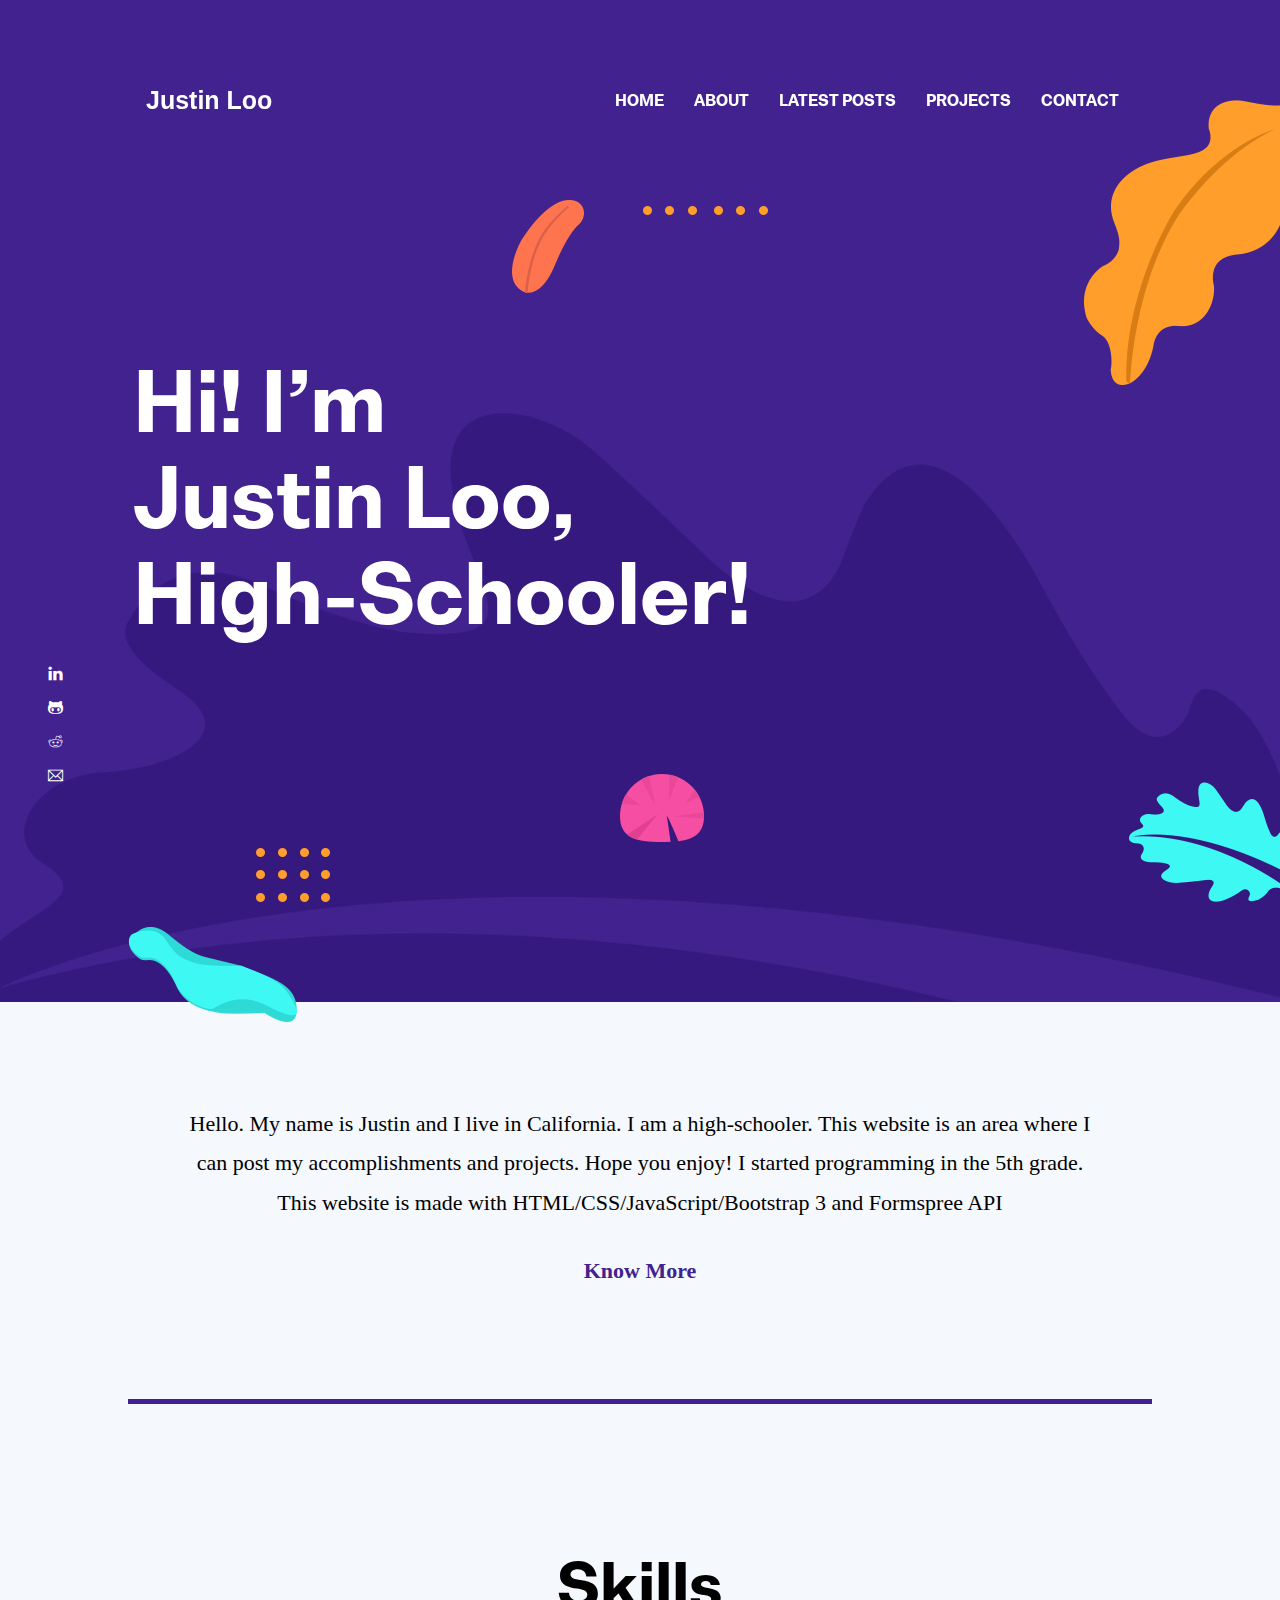
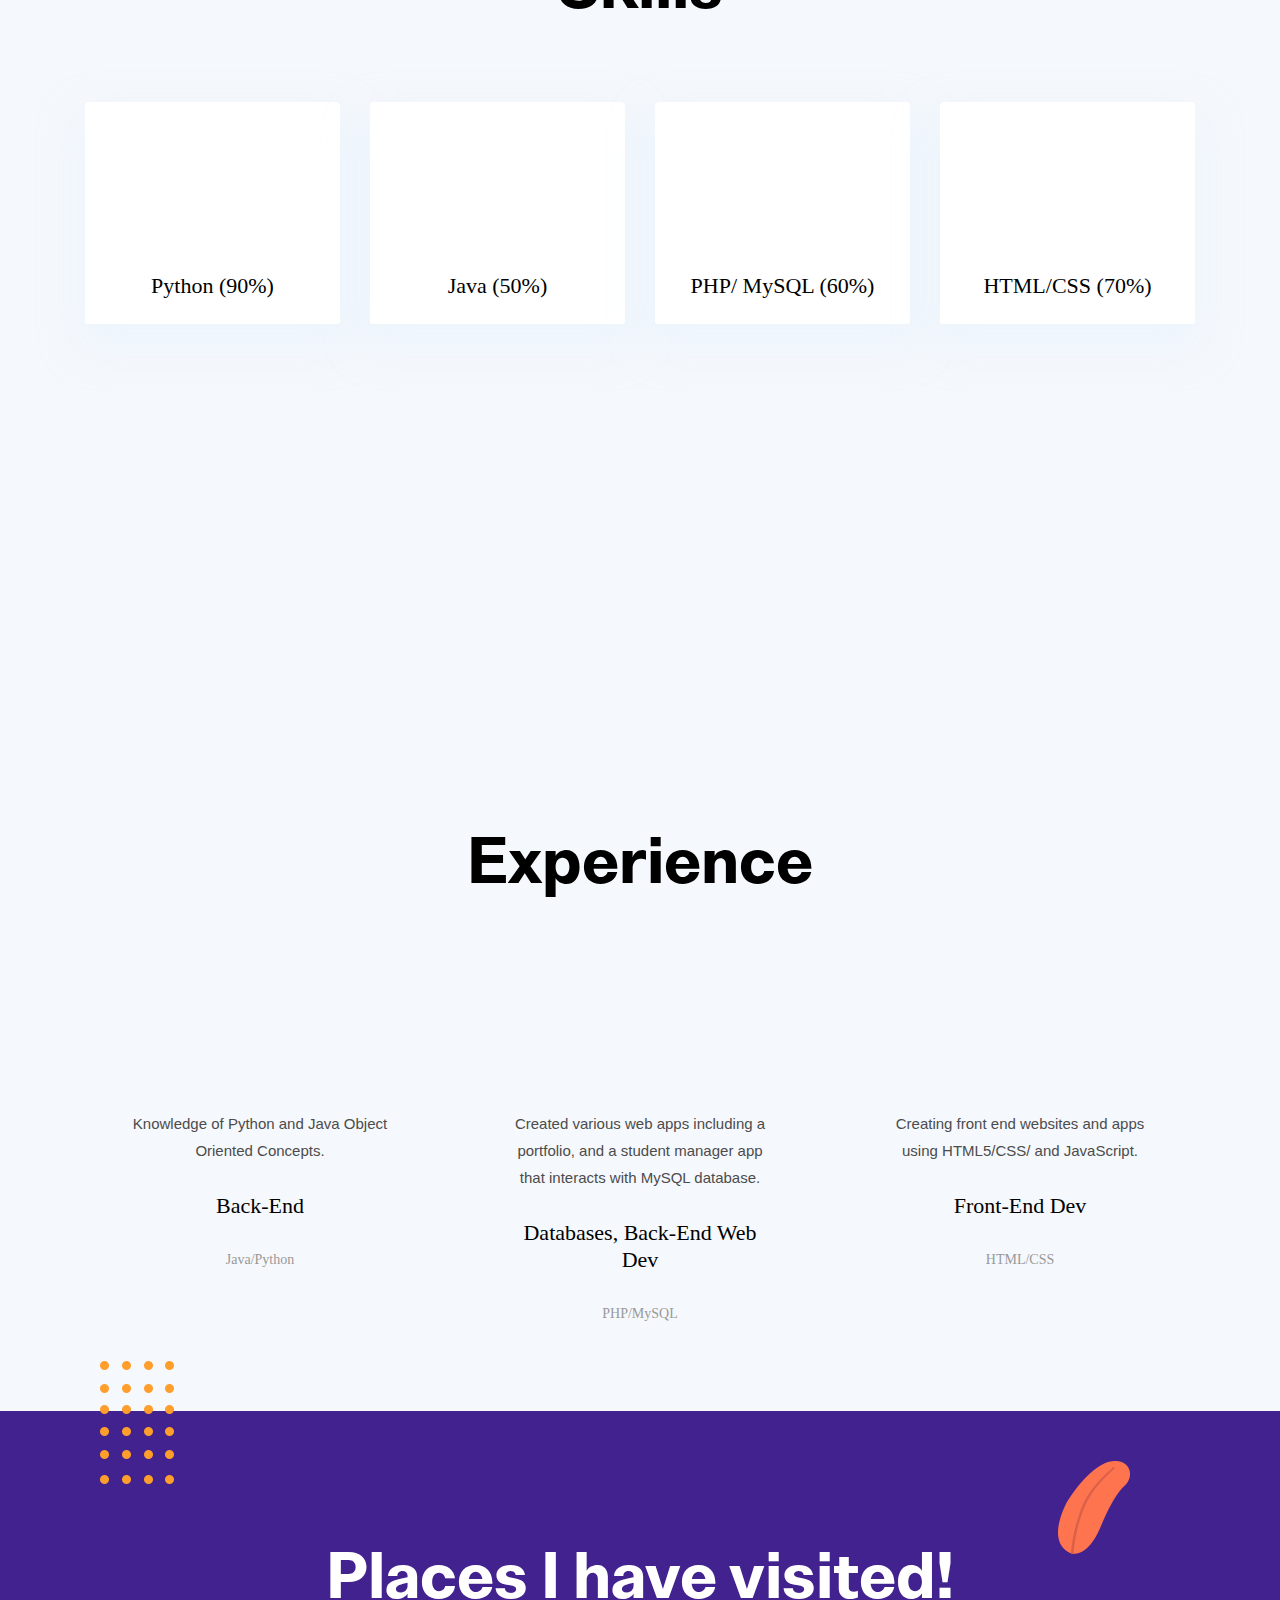
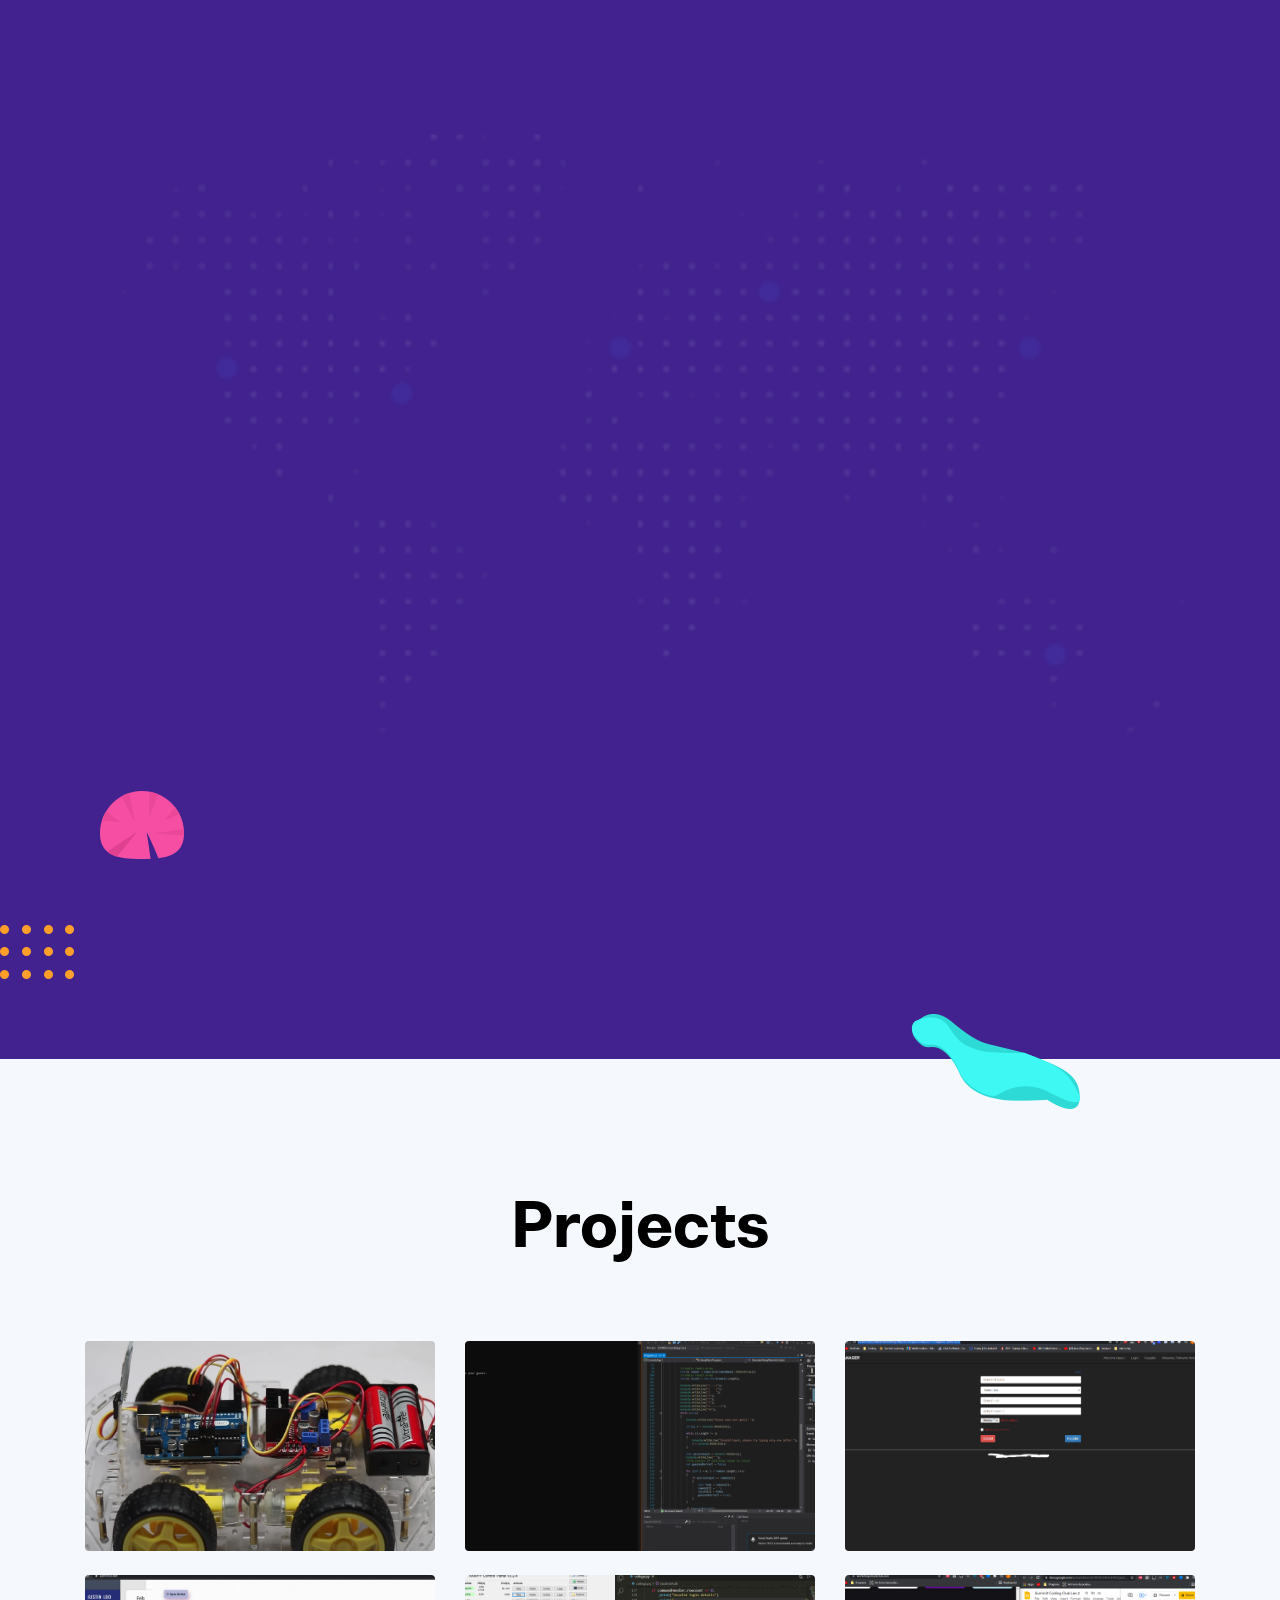
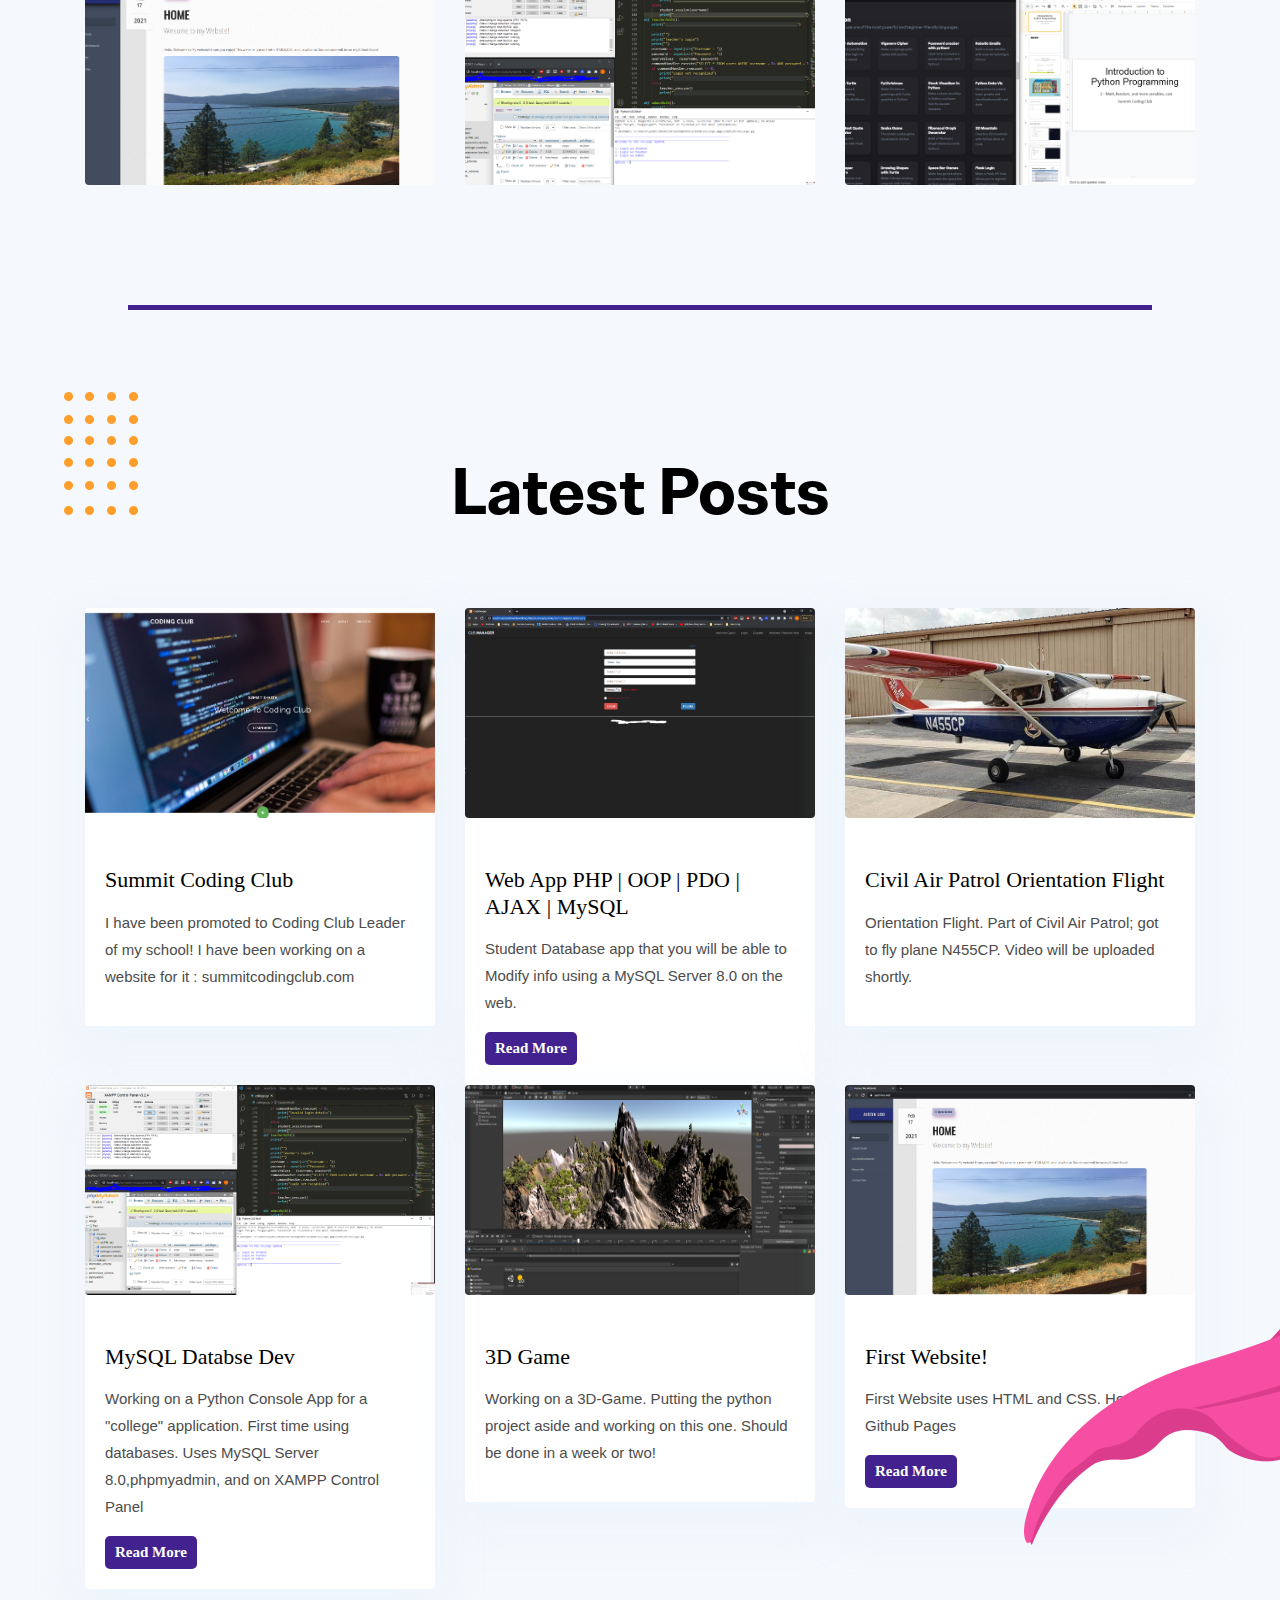
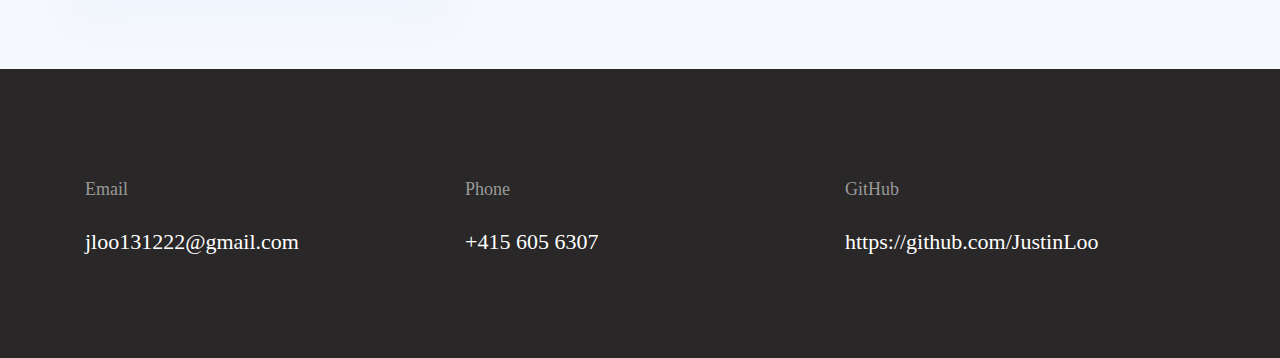
==== commit 13b3aaf8: "v2" ====
--- a/index.html
+++ b/index.html
@@ -32,9 +32,10 @@
 </head>
 
 <body>
-  <div class="loader">
+  <!--<div class="loader">
     <img src="Loading progress.gif" alt="">
   </div>
+-->
 
   
 
--- a/css/style.css
+++ b/css/style.css
@@ -1159,4 +1159,39 @@
   height:1000px;
 
 
-}+}
+.btn-info{
+  background-color: #ffff;
+  color: #000;
+  font-size: 100%;
+  text-align: center;
+  padding: 5px;
+
+}
+
+.btn-lg{
+  height: 50%;
+  width: 50%;
+
+
+}
+
+.btn-info:hover{
+  background-color: #c6cccf;
+  color: #000;
+  font-size: 100%;
+  text-align: center;
+  padding: 5px;
+
+}
+
+.btn-info:active :focus{
+  background-color: #c6cccf !important;
+  color: #000;
+  font-size: 100%;
+  text-align: center;
+  padding: 5px;
+
+}
+
+
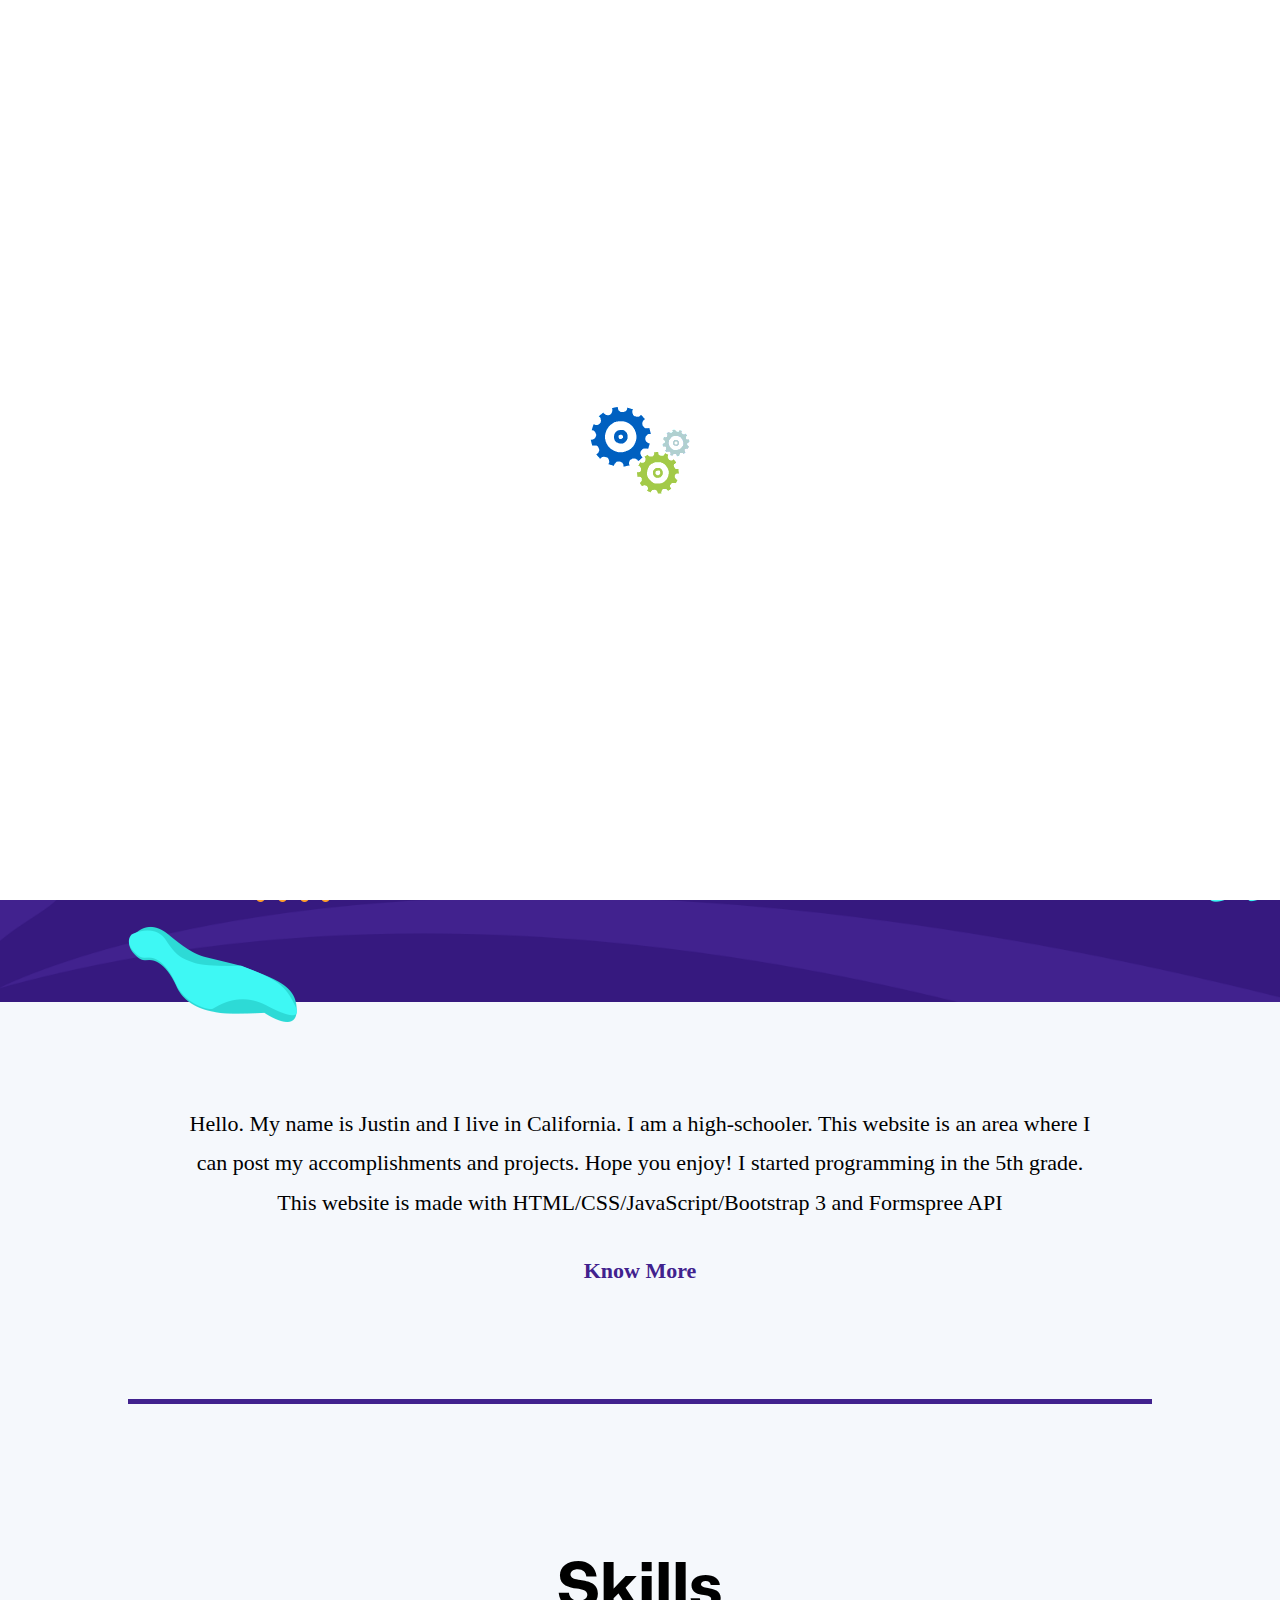
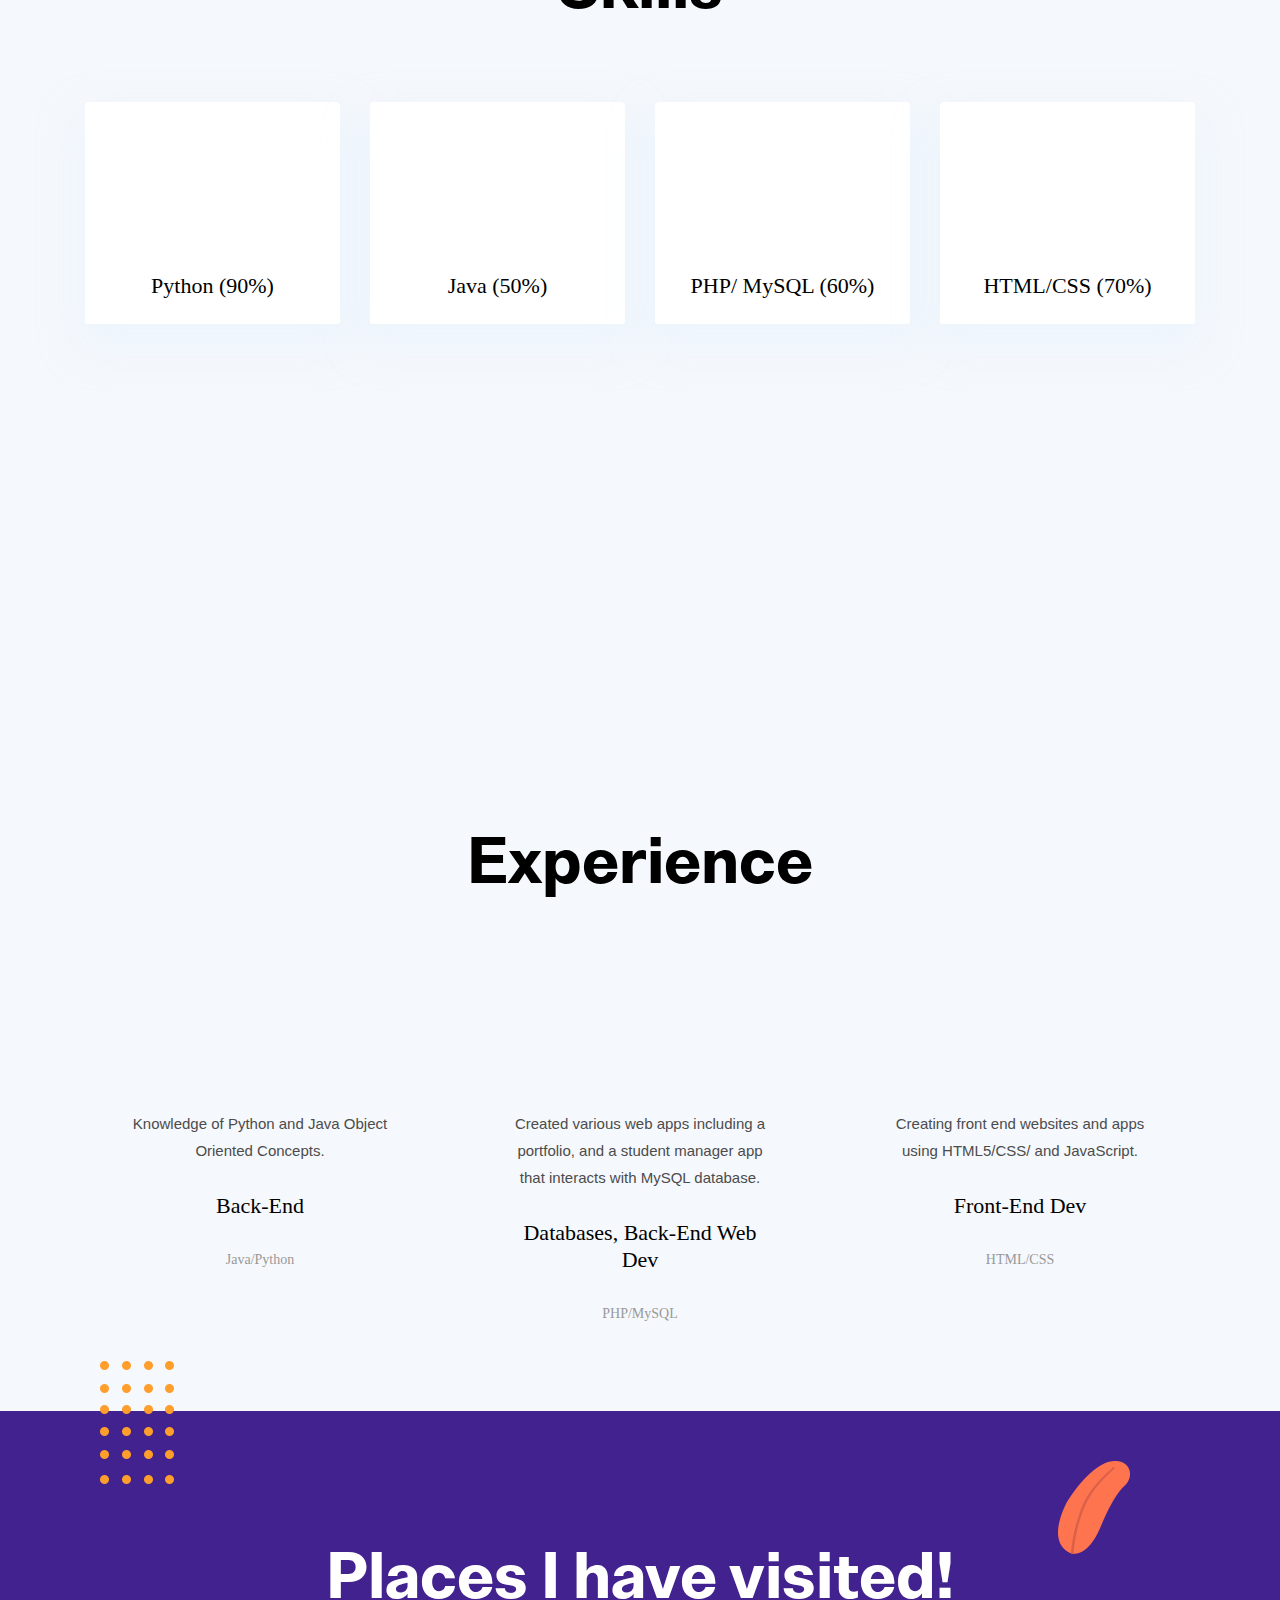
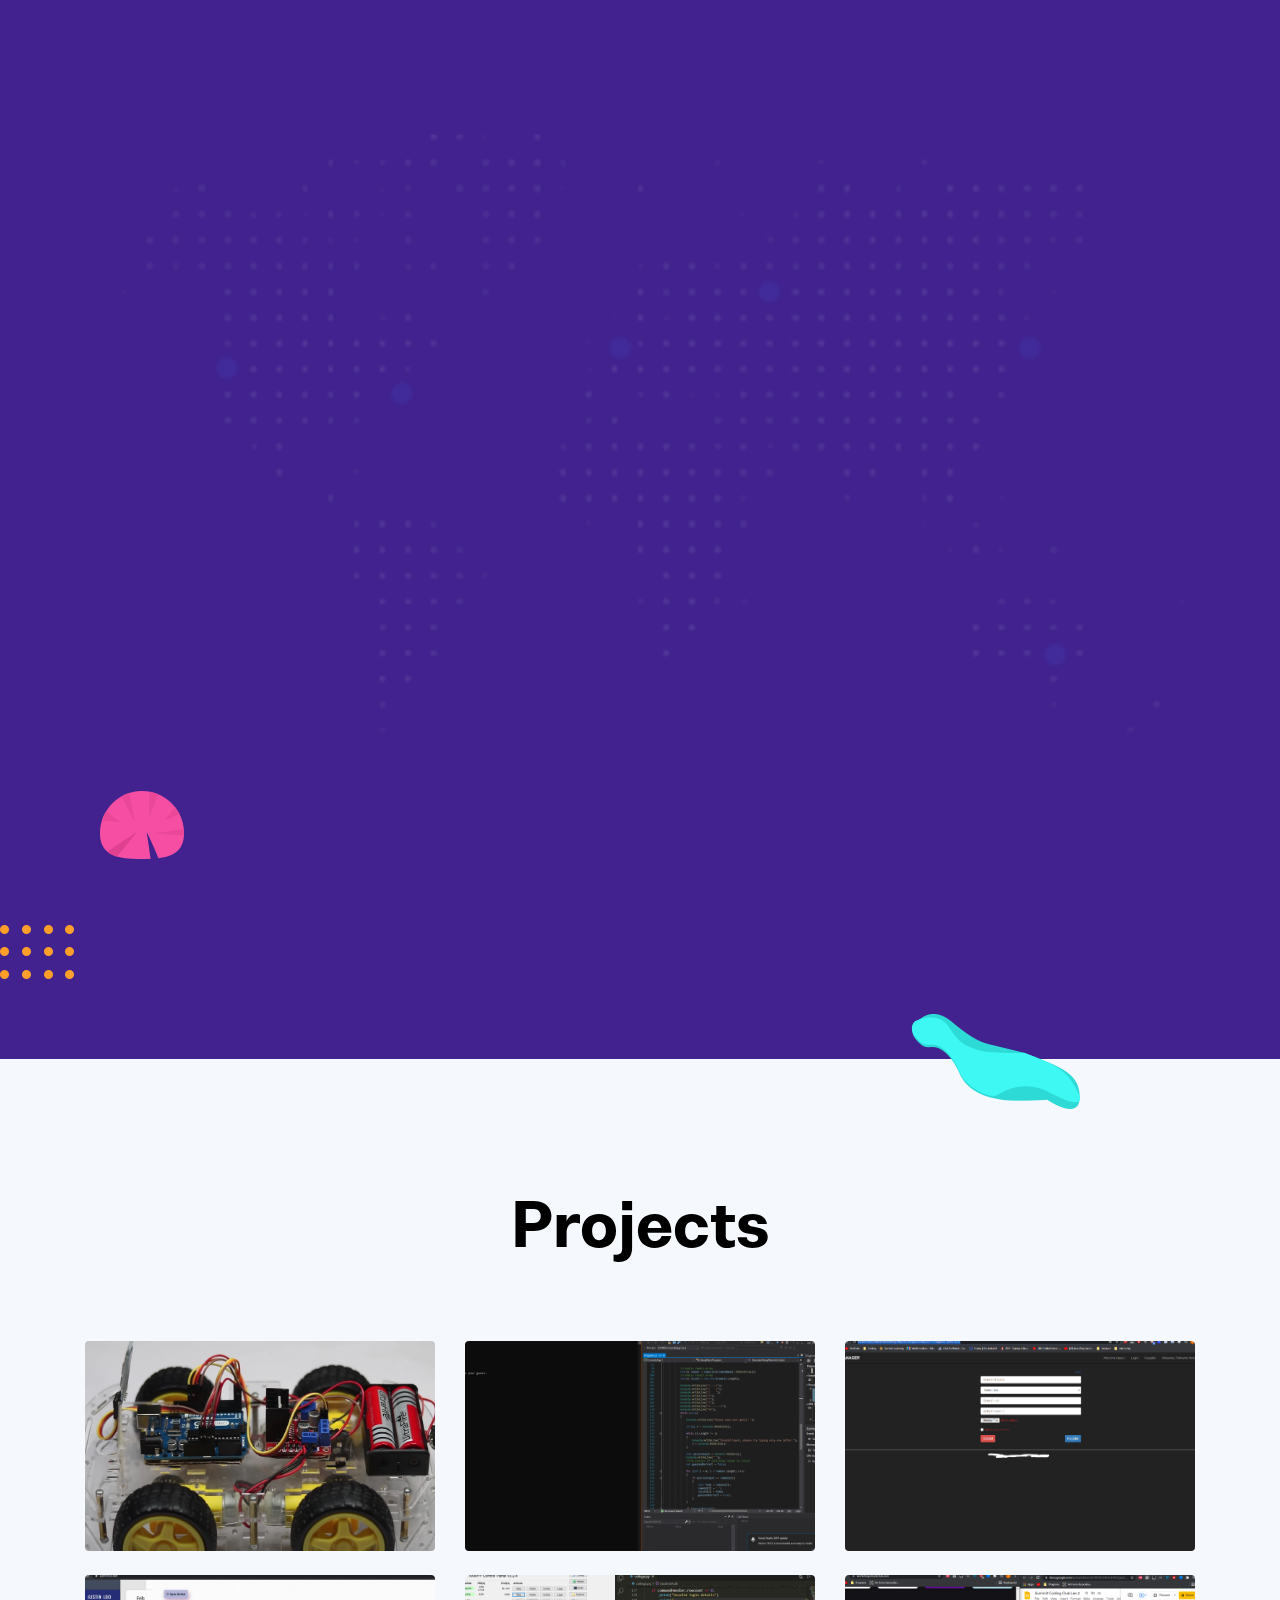
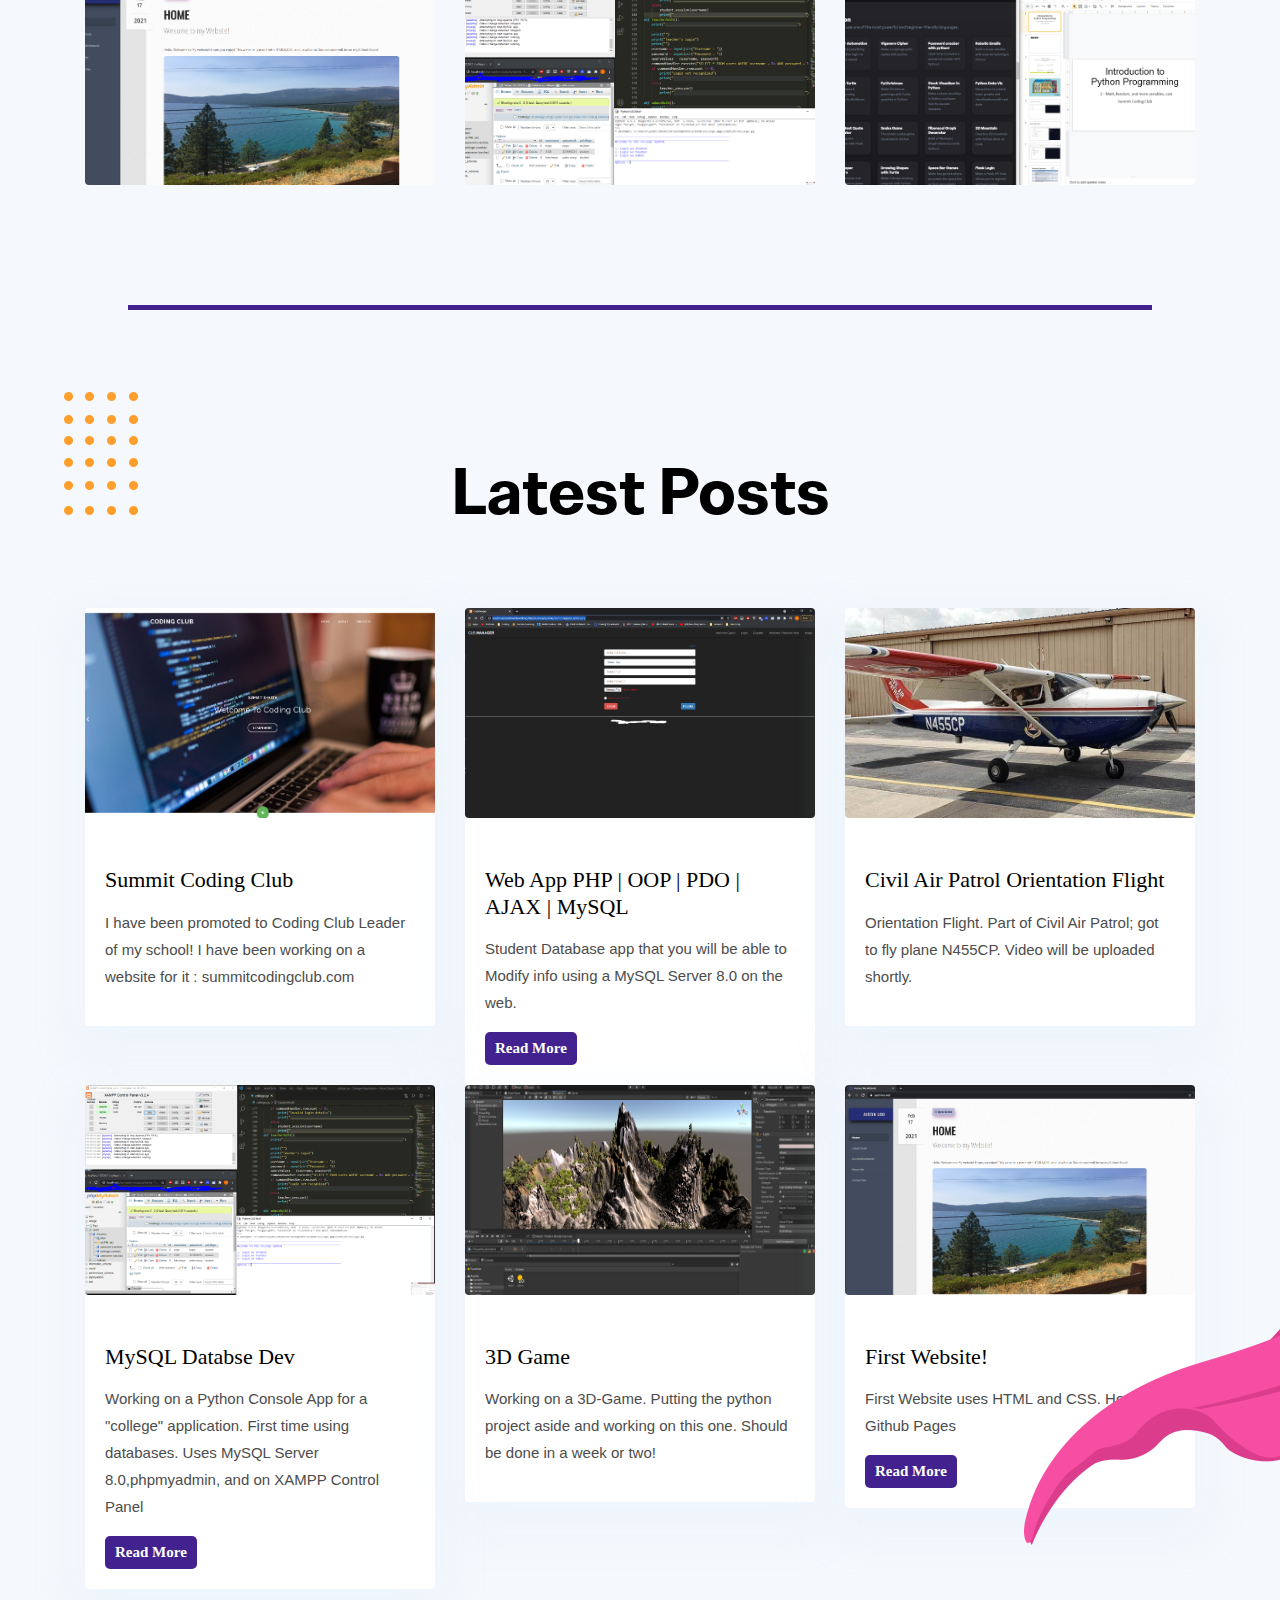
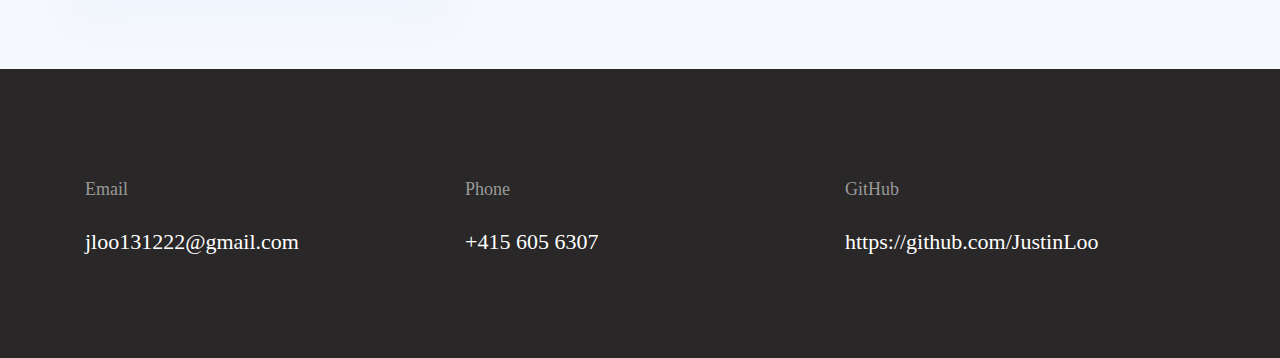
==== commit 77afca63: "v4" ====
--- a/index.html
+++ b/index.html
@@ -32,10 +32,10 @@
 </head>
 
 <body>
-  <!--<div class="loader">
+  <div class="loader">
     <img src="Loading progress.gif" alt="">
   </div>
--->
+
 
   
 
--- a/css/style.css
+++ b/css/style.css
@@ -1122,14 +1122,14 @@
   position: fixed;
   top: 0;
   left: 0;
-  background: white;
+  background: rgb(255, 255, 255);
   height: 100%;
   width: 100%;
   display: flex;
   justify-content: center;
   align-items: center;
 
-  z-index: 10;
+  z-index: 1000;
 }
 
 .disppear{
@@ -1194,4 +1194,28 @@
 
 }
 
-
+.modal-title{
+  padding: 0; 
+  margin-top: 1px; 
+  text-align: left; 
+  display:inline-block;
+  position:relative;
+  margin: 0 auto;
+
+ 
+  margin-left: -1em;    
+
+
+}
+
+
+@media only screen and (max-width: 600px) {
+  .bg-shape-7{
+
+    visibility: hidden;
+    display: none;
+  }
+  
+}
+
+
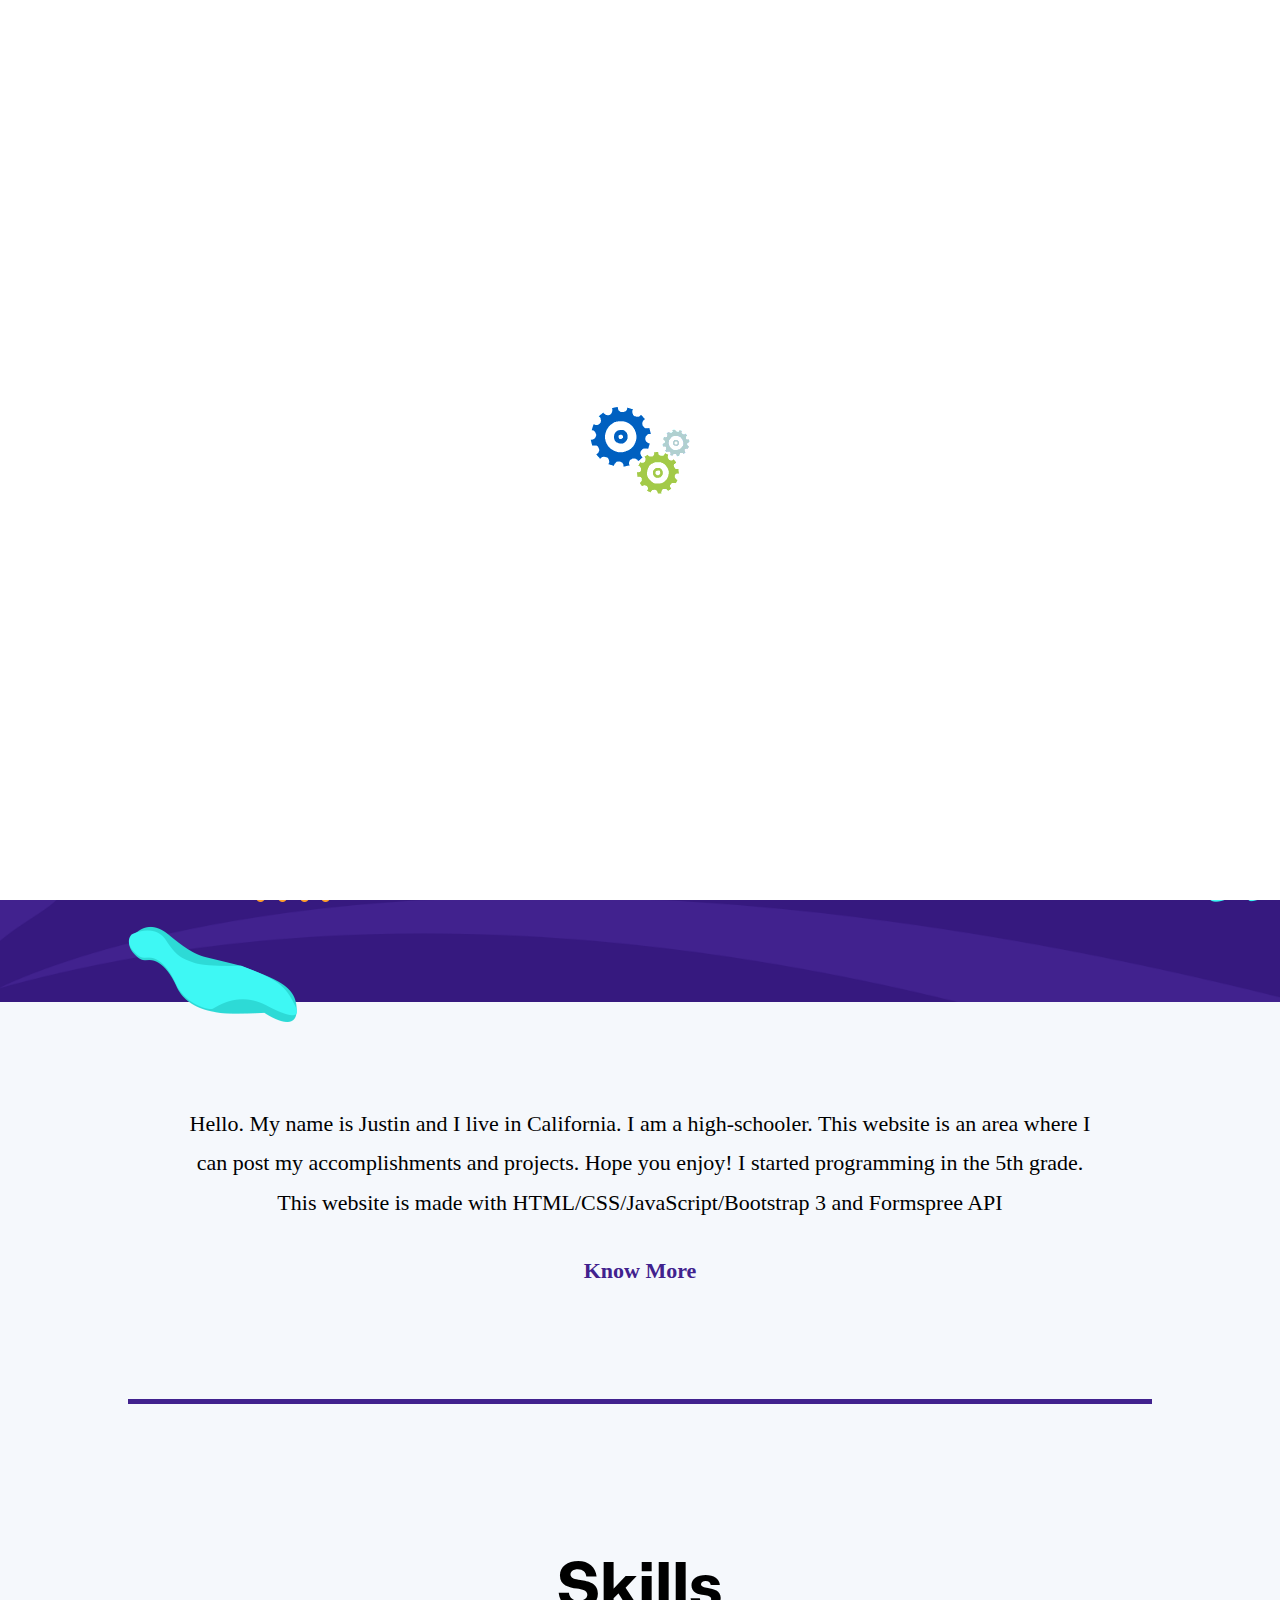
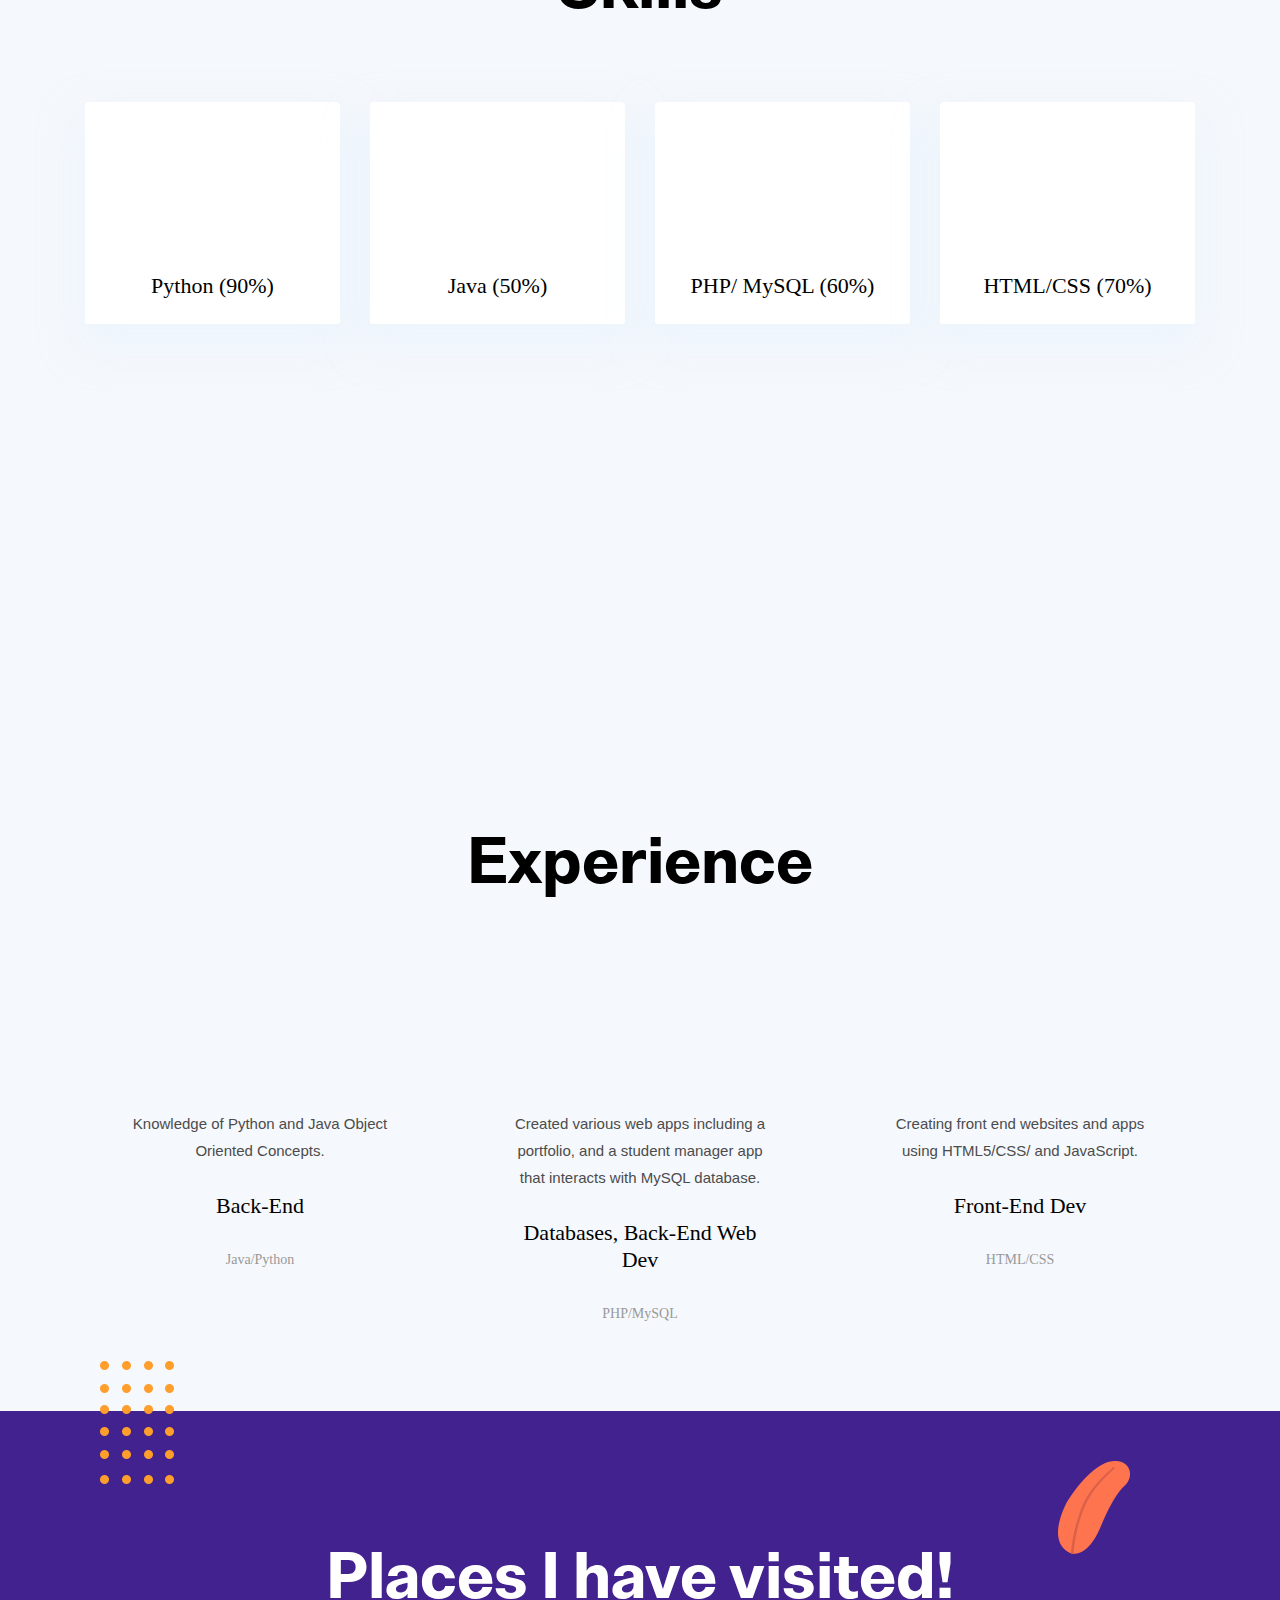
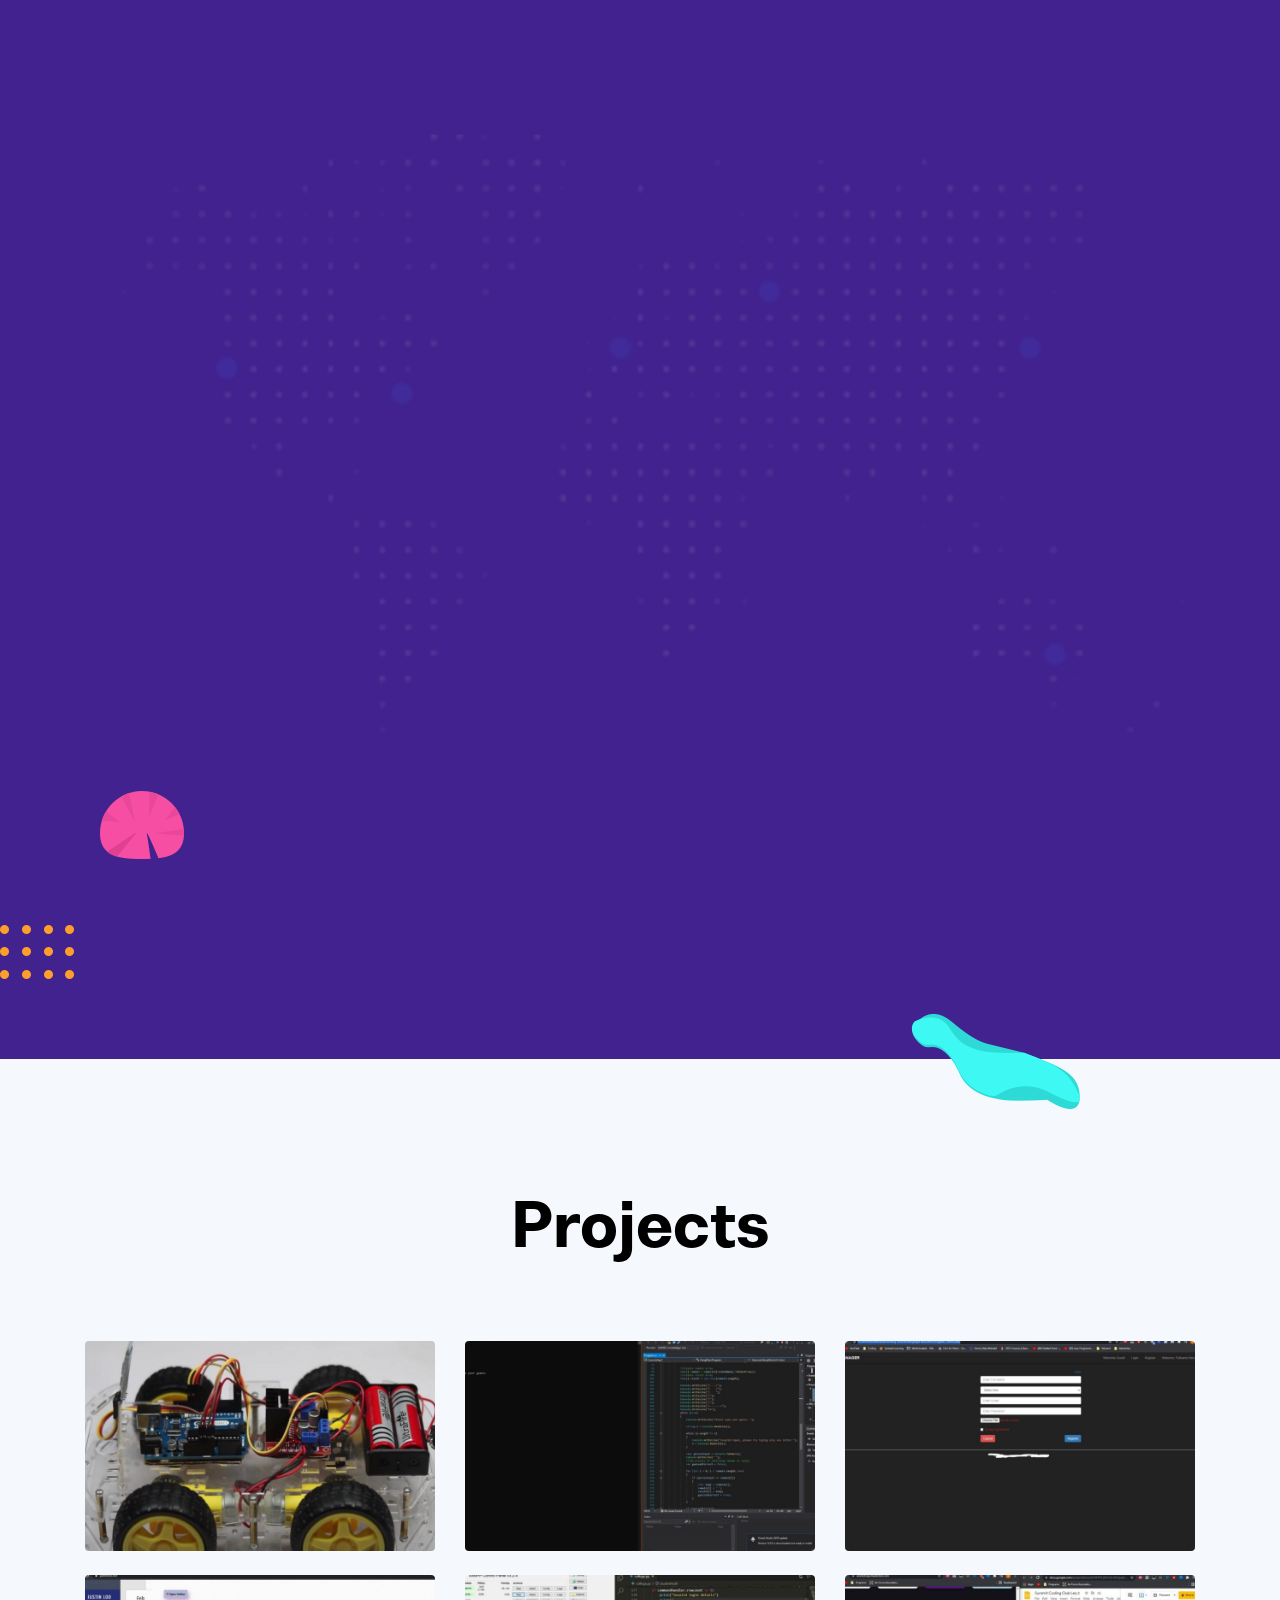
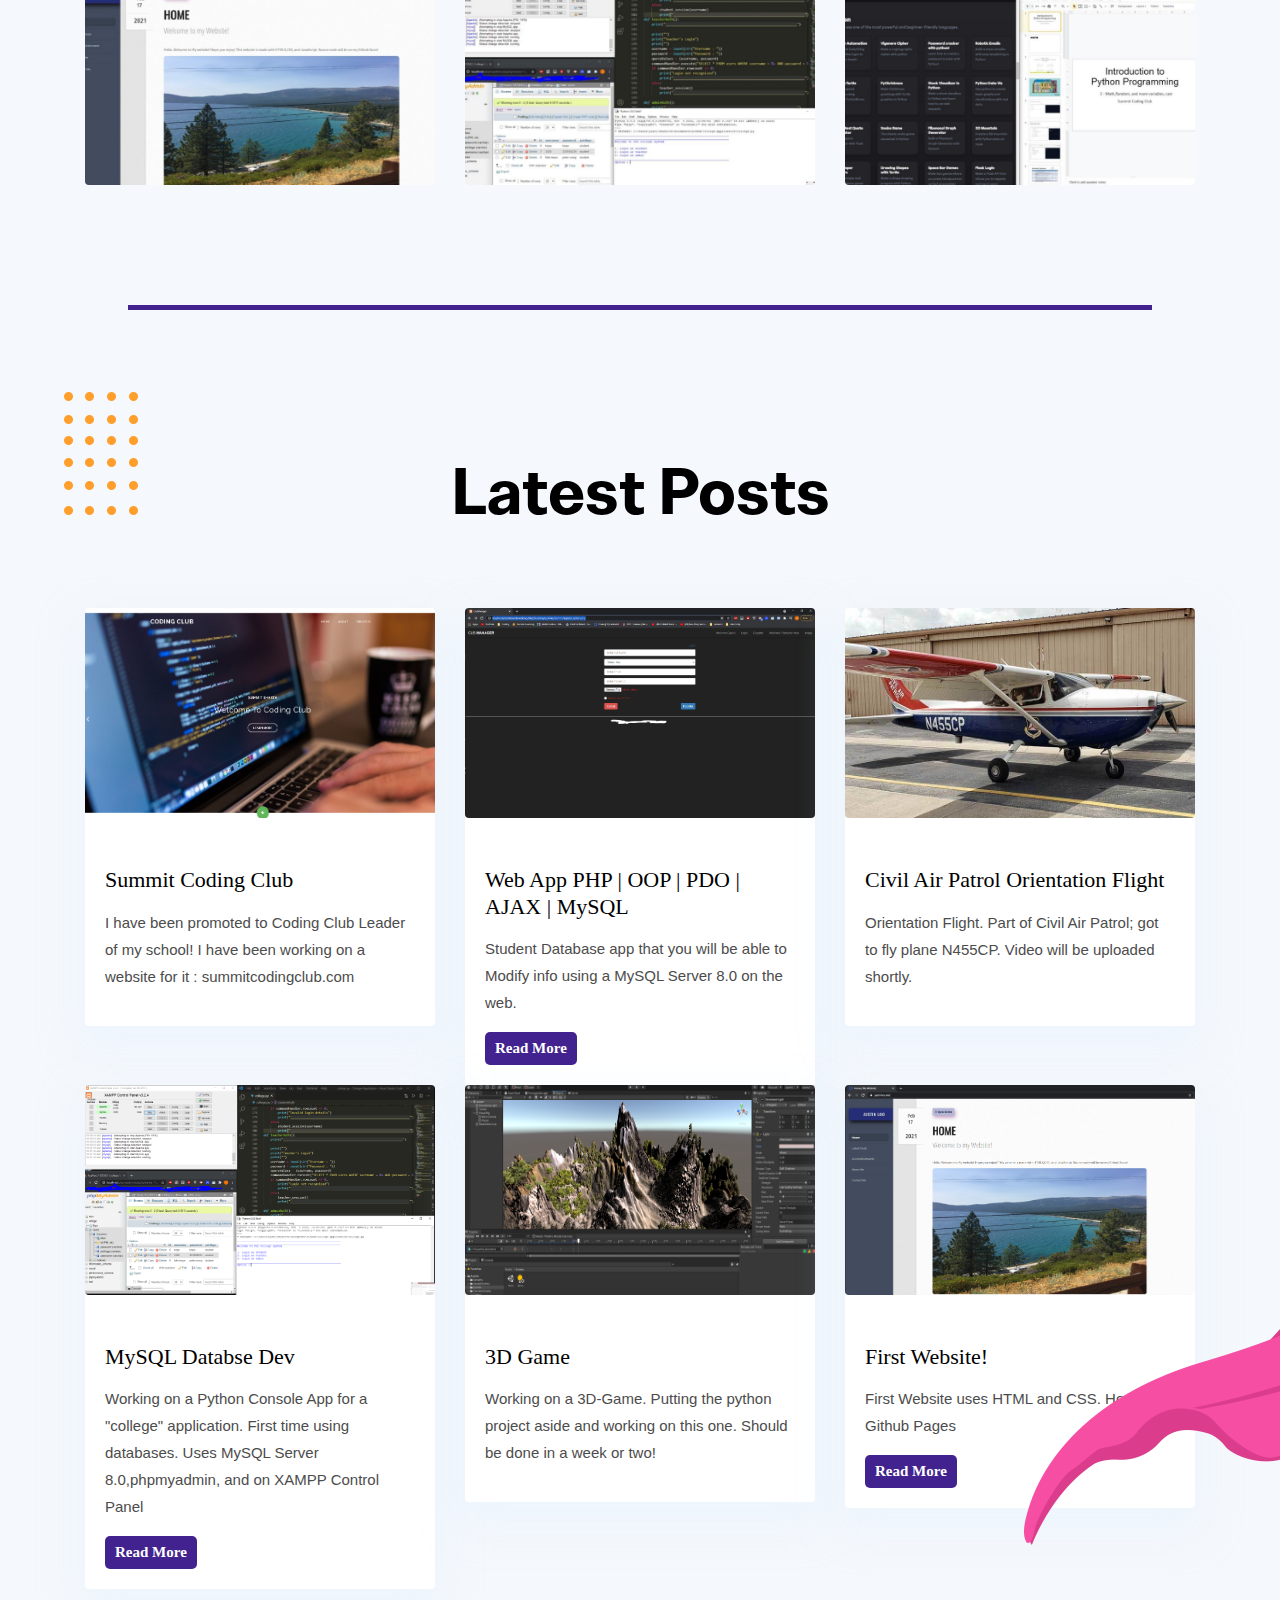
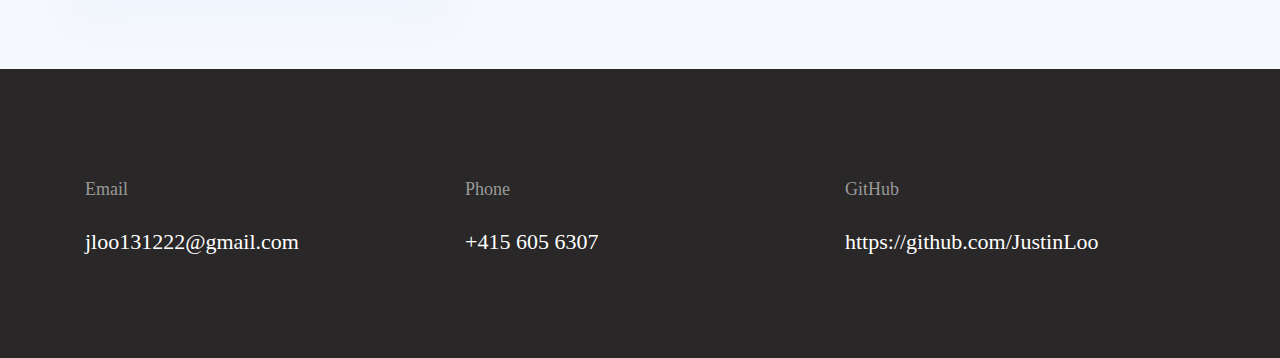
==== commit 7ef2e8a1: "v1" ====
--- a/index.html
+++ b/index.html
@@ -330,7 +330,7 @@
     <div class="row shuffle-wrapper">
       <div class="col-lg-4 col-6 mb-4 shuffle-item">
         <div class="position-relative rounded hover-wrapper">
-          <img src="images/portfolio/ARDUINO.PNG" alt="portfolio-image" class="img-fluid rounded w-100" style = "height: 210px;"">
+          <img src="images/portfolio/ARDUINO.jpg" alt="portfolio-image" class="img-fluid rounded w-100" style = "height: 210px;"">
           <div class="hover-overlay">
             <div class="hover-content">
               <a class="btn btn-light btn-sm" href="portfolio.html">view project</a>
@@ -340,7 +340,7 @@
       </div>
       <div class="col-lg-4 col-6 mb-4 shuffle-item">
         <div class="position-relative rounded hover-wrapper">
-          <img src="images/portfolio/hangman.PNG" alt="portfolio-image" class="img-fluid rounded w-100" style = "height: 210px;">
+          <img src="images/portfolio/hangman.jpg" alt="portfolio-image" class="img-fluid rounded w-100" style = "height: 210px;">
           <div class="hover-overlay">
             <div class="hover-content">
               <a class="btn btn-light btn-sm" href="portfolio.html">view project</a>
@@ -350,7 +350,7 @@
       </div>
       <div class="col-lg-4 col-6 mb-4 shuffle-item">
         <div class="position-relative rounded hover-wrapper">
-          <img src="images/portfolio/ydemy.PNG" alt="portfolio-image" class="img-fluid rounded w-100" style = "height: 210px;">
+          <img src="images/portfolio/ydemy.jpg" alt="portfolio-image" class="img-fluid rounded w-100" style = "height: 210px;">
           <div class="hover-overlay">
             <div class="hover-content">
               <a class="btn btn-light btn-sm" href="portfolio.html">view project</a>
@@ -360,7 +360,7 @@
       </div>
       <div class="col-lg-4 col-6 mb-4 shuffle-item">
         <div class="position-relative rounded hover-wrapper">
-          <img src="images/portfolio/web.PNG" alt="portfolio-image" class="img-fluid rounded w-100" style = "height: 210px;">
+          <img src="images/portfolio/web.jpg" alt="portfolio-image" class="img-fluid rounded w-100" style = "height: 210px;">
           <div class="hover-overlay">
             <div class="hover-content">
               <a class="btn btn-light btn-sm" href="portfolio.html">view project</a>
@@ -370,7 +370,7 @@
       </div>
       <div class="col-lg-4 col-6 mb-4 shuffle-item">
         <div class="position-relative rounded hover-wrapper">
-          <img src="images/portfolio/phpmy.PNG" alt="portfolio-image" class="img-fluid rounded w-100" style = "height: 210px;">
+          <img src="images/portfolio/phpmy.jpg" alt="portfolio-image" class="img-fluid rounded w-100" style = "height: 210px;">
           <div class="hover-overlay">
             <div class="hover-content">
               <a class="btn btn-light btn-sm" href="portfolio.html">view project</a>
@@ -380,7 +380,7 @@
       </div>
       <div class="col-lg-4 col-6 mb-4 shuffle-item">
         <div class="position-relative rounded hover-wrapper">
-          <img src="images/portfolio/python.PNG" alt="portfolio-image" class="img-fluid rounded w-100" style = "height: 210px;">
+          <img src="images/portfolio/python.jpg" alt="portfolio-image" class="img-fluid rounded w-100" style = "height: 210px;">
           <div class="hover-overlay">
             <div class="hover-content">
               <a class="btn btn-light btn-sm" href="portfolio.html">view project</a>
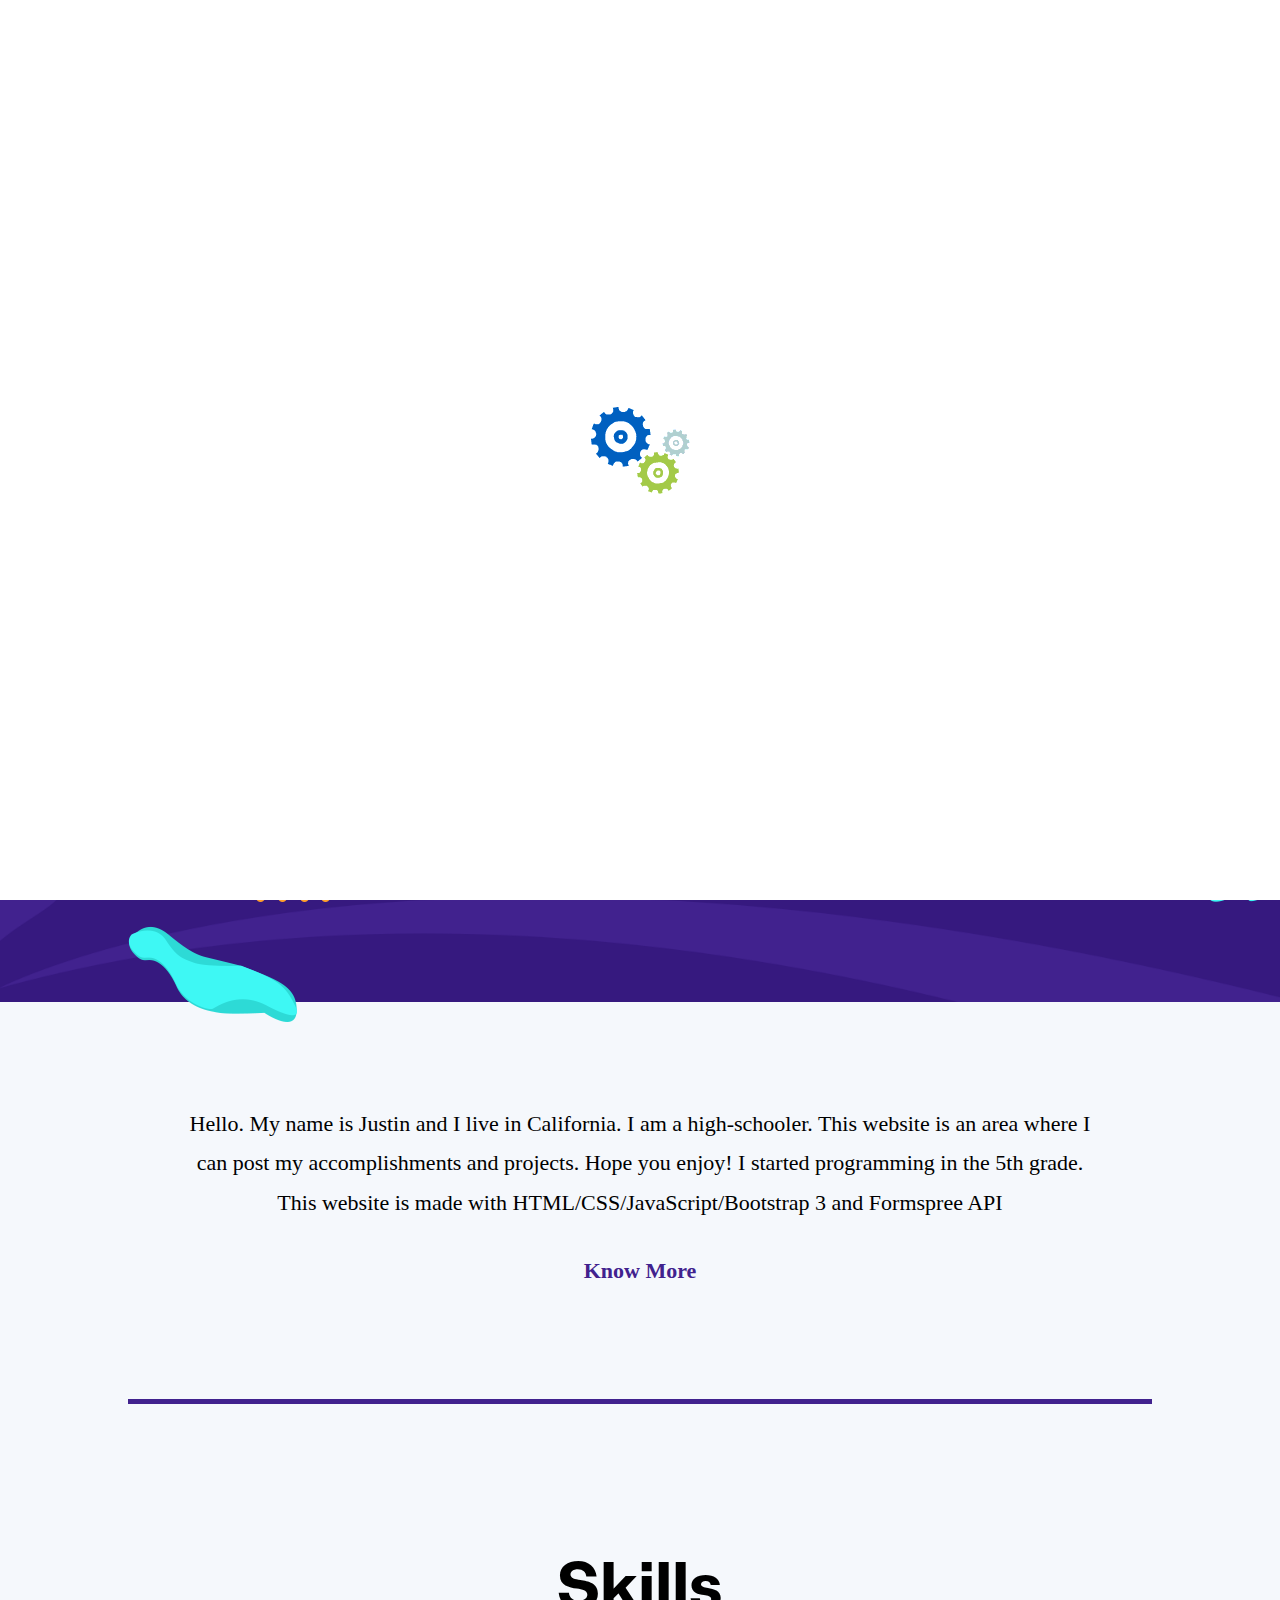
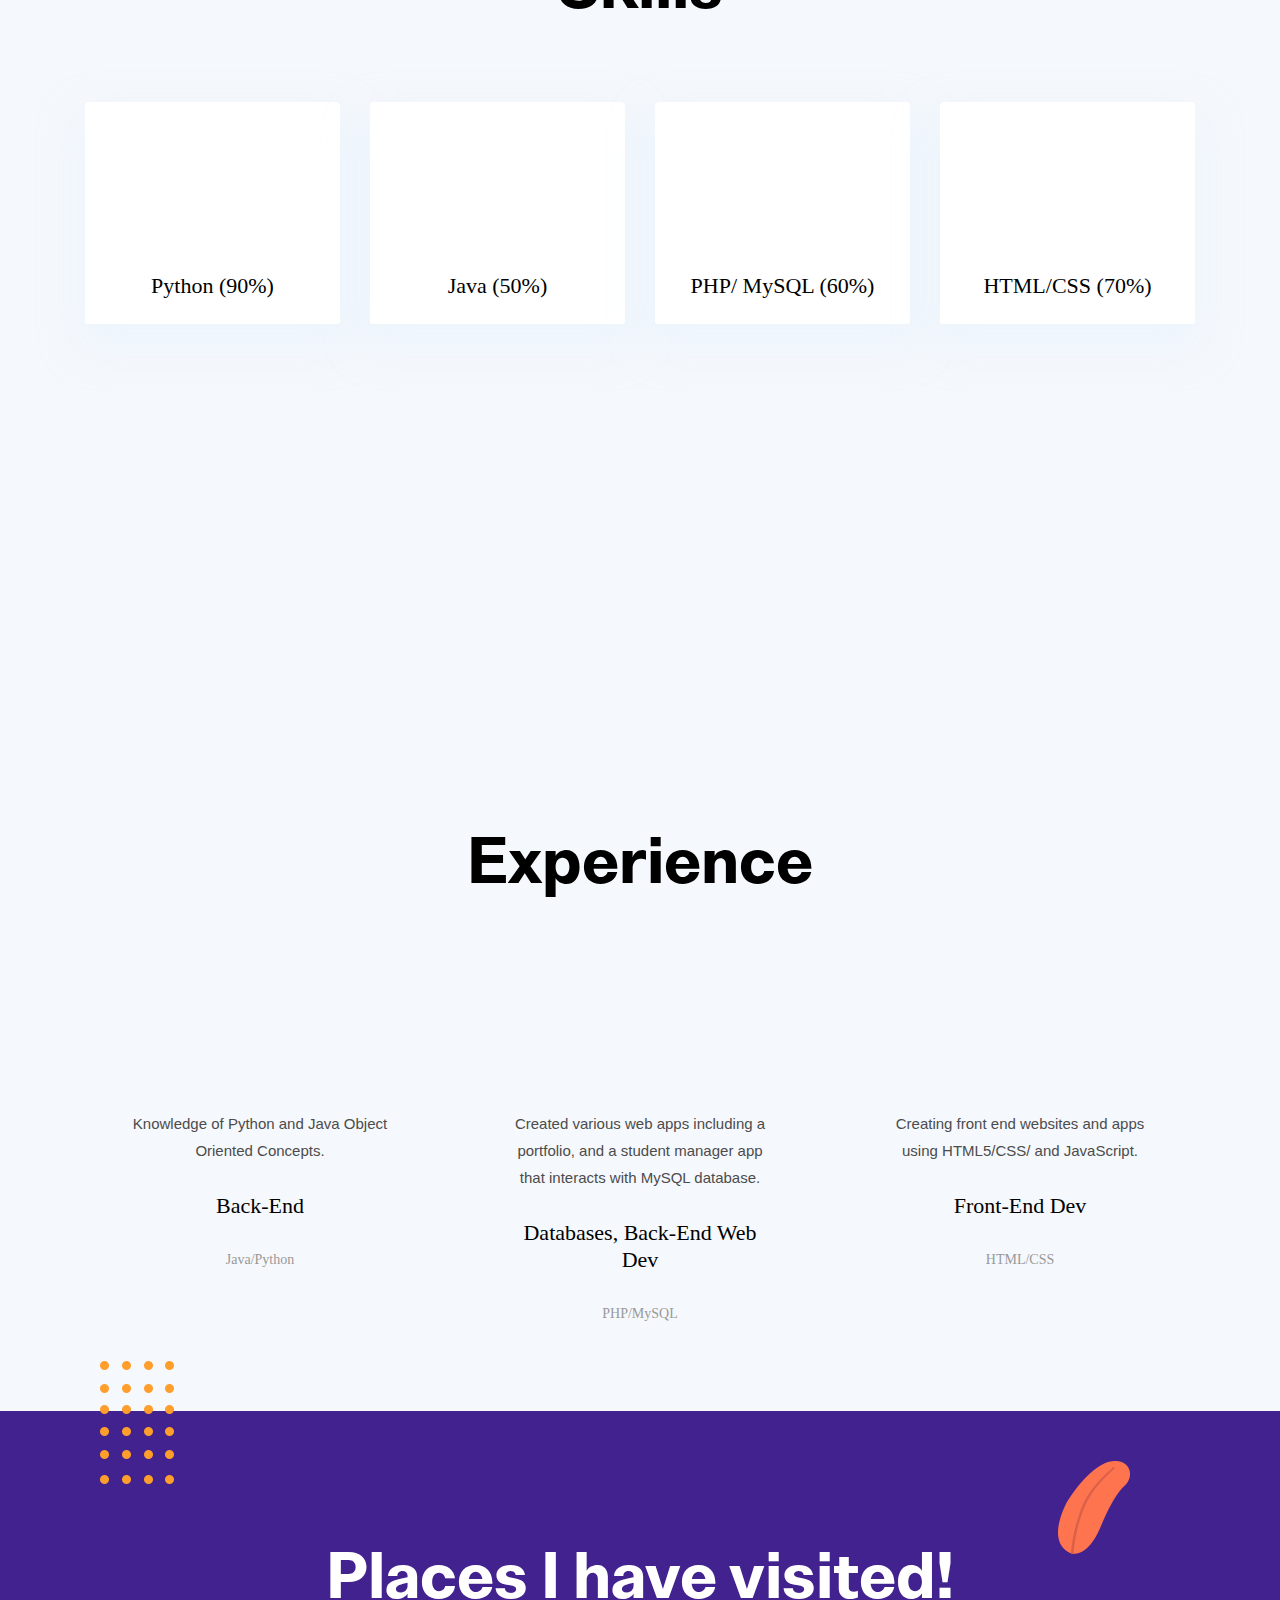
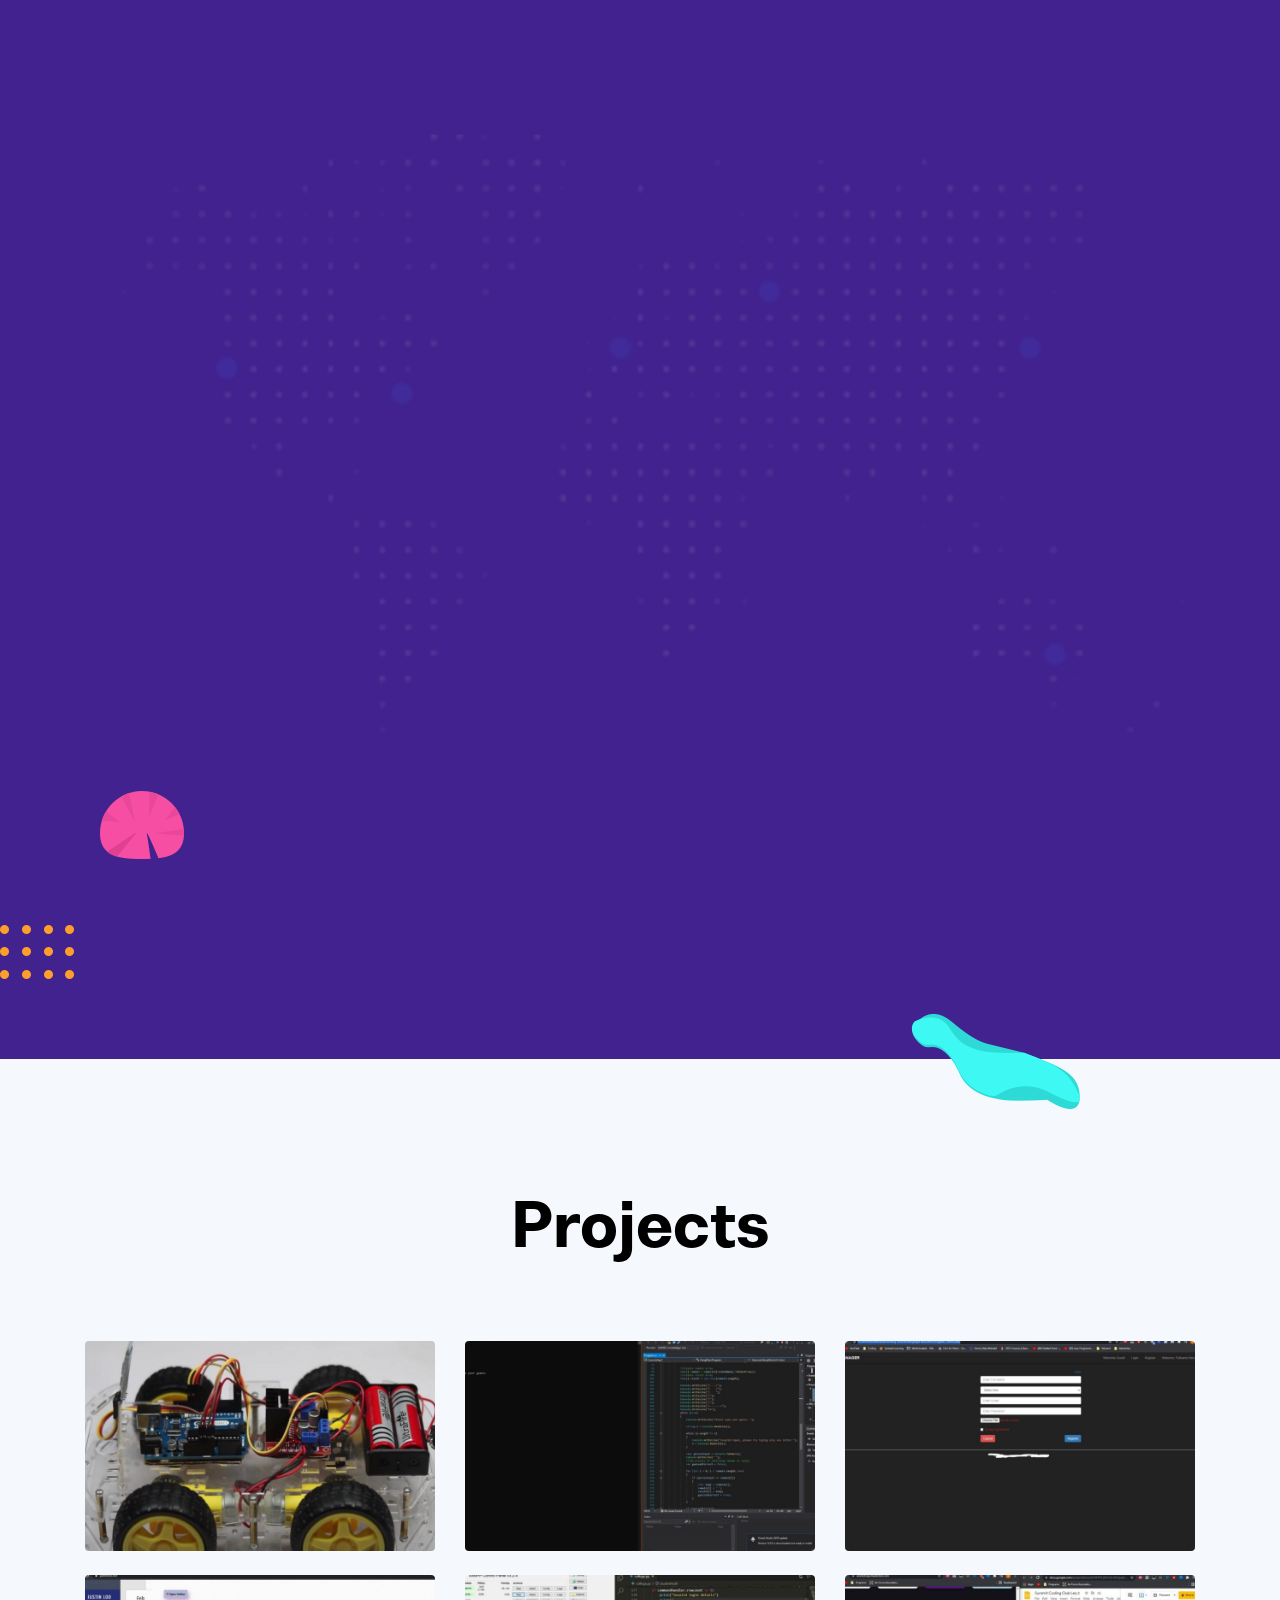
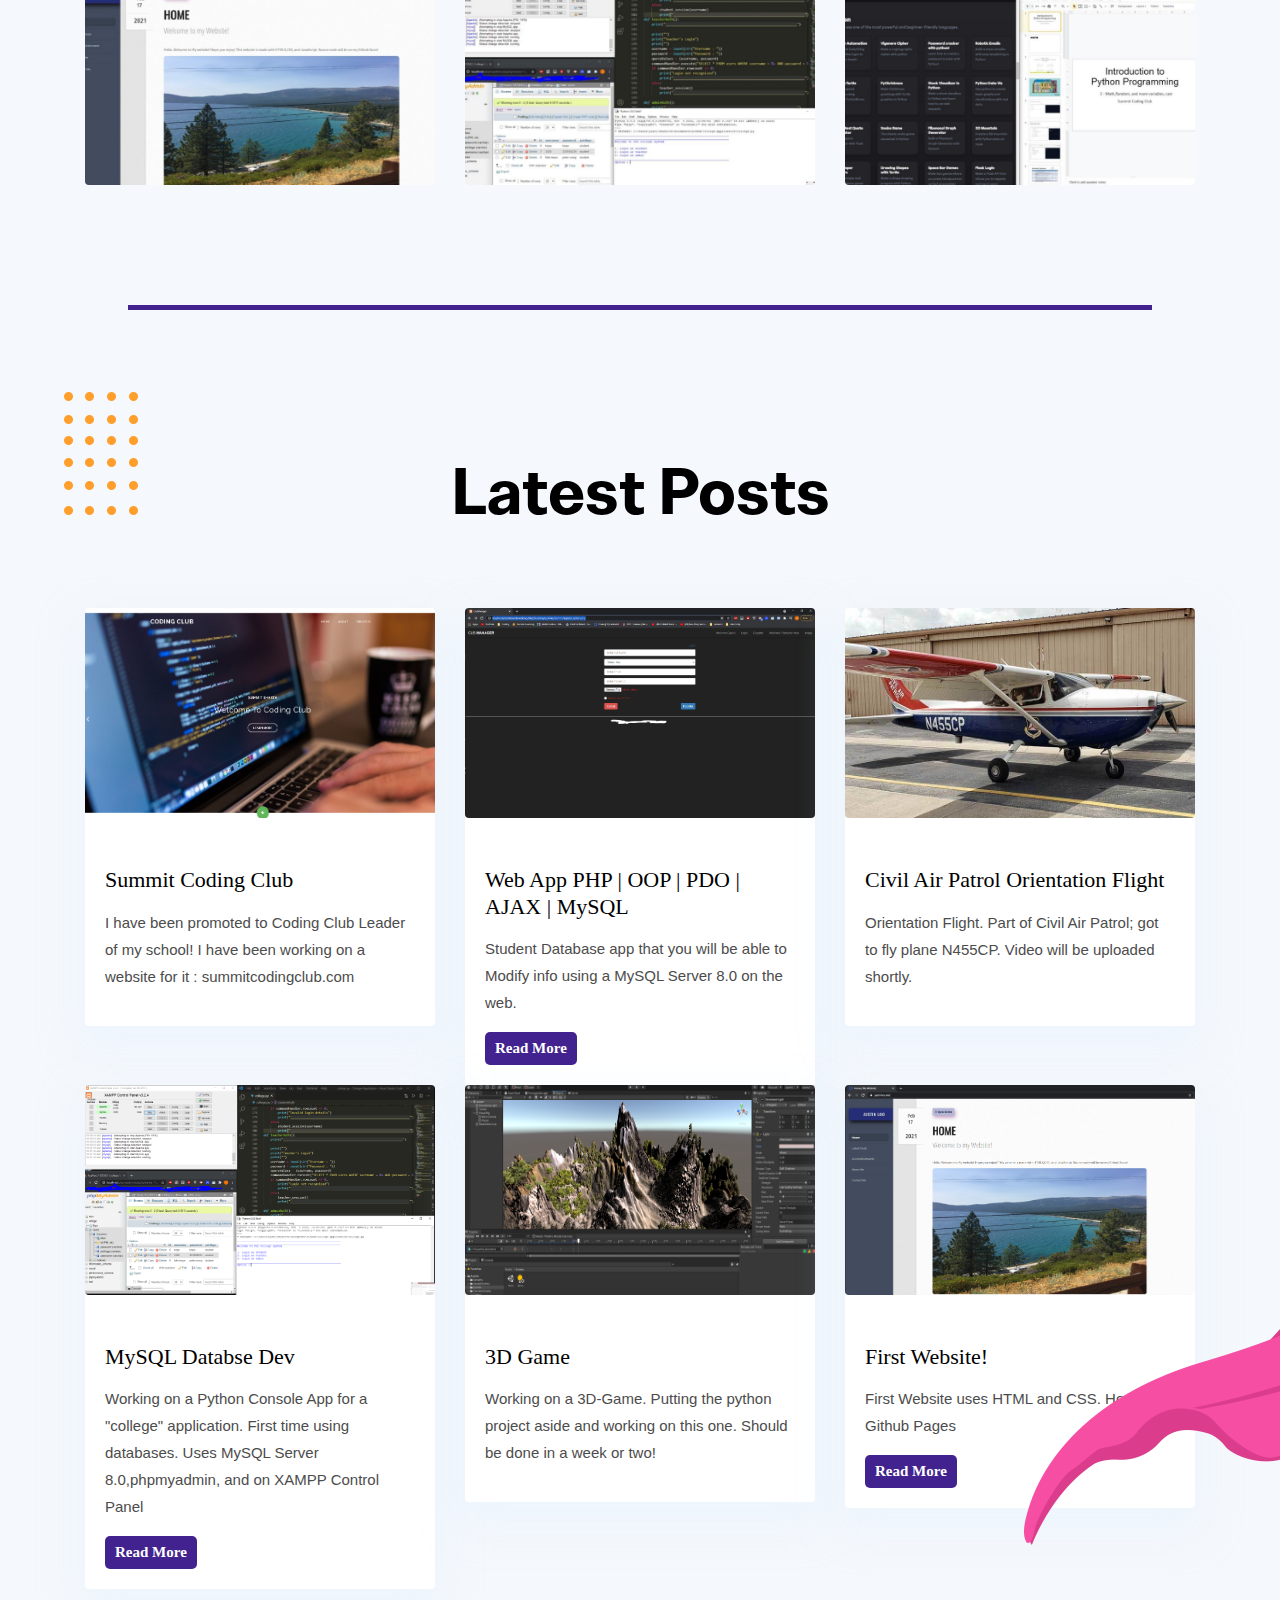
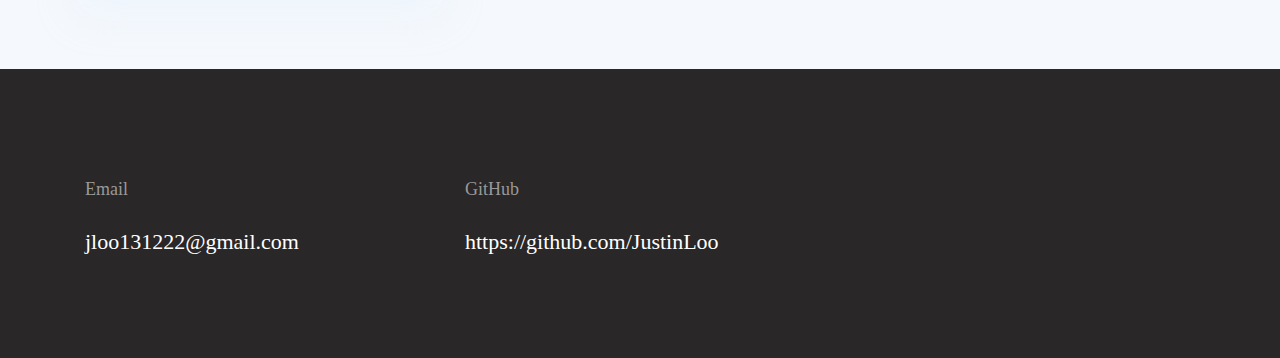
==== commit 712bf1f7: "v3" ====
--- a/index.html
+++ b/index.html
@@ -113,9 +113,9 @@
   <!-- social icon -->
   <ul class="list-unstyled ml-5 mt-3 position-relative zindex-1">
     <li class="mb-3"><a class="text-white" href="#"><i class="ti-linkedin"></i></a></li>
-    <li class="mb-3"><a class="text-white" href="#"><i class="ti-github"></i></a></li>
-    <li class="mb-3"><a class="text-white" href="#"><i class="ti-reddit"></i></a></li>
-    <li class="mb-3"><a class="text-white" href="#"><i class="ti-email"></i></a></li>
+    <li class="mb-3"><a class="text-white" href="https://github.com/JustinLoo"><i class="ti-github"></i></a></li>
+    <li class="mb-3"><a class="text-white" href="https://www.reddit.com/user/JISPIX/comments/"><i class="ti-reddit"></i></a></li>
+    <li class="mb-3"><a class="text-white" href="mailto:jloo131222@gmail.com?subject=subject&cc=cc@example.com"><i class="ti-email"></i></a></li>
   </ul>
   <!-- /social icon -->
 </section>
@@ -513,10 +513,7 @@
           <h5 class="text-light">Email</h5>
           <p class="text-white paragraph-lg font-secondary">jloo131222@gmail.com</p>
         </div>
-        <div class="col-md-4">
-          <h5 class="text-light">Phone</h5>
-          <p class="text-white paragraph-lg font-secondary">+415 605 6307</p>
-        </div>
+        
         <div class="col-md-4">
           <h5 class="text-light">GitHub</h5>
           <p class="text-white paragraph-lg font-secondary">https://github.com/JustinLoo</p>
--- a/css/style.css
+++ b/css/style.css
@@ -1215,7 +1215,60 @@
     visibility: hidden;
     display: none;
   }
-  
-}
-
-
+
+  
+  
+}
+
+@media only screen and (max-width: 1142px) {
+  .bg-shape-7{
+
+    visibility: hidden;
+    display: none;
+  }
+
+  #databt{
+    font-size: 10px;
+
+
+  }
+  
+}
+
+@media only screen and (max-width: 400px) {
+  .bg-shape-7{
+
+    visibility: hidden;
+    display: none;
+  }
+
+  #databt{
+    font-size: 6.5px;
+
+
+  }
+  
+}
+
+@media only screen and (max-width: 450px) {
+  .bg-shape-7{
+
+    visibility: hidden;
+    display: none;
+  }
+
+  #databt{
+    font-size: 6.5px;
+
+
+  }
+  
+}
+
+.section{
+  height:;
+
+
+}
+
+
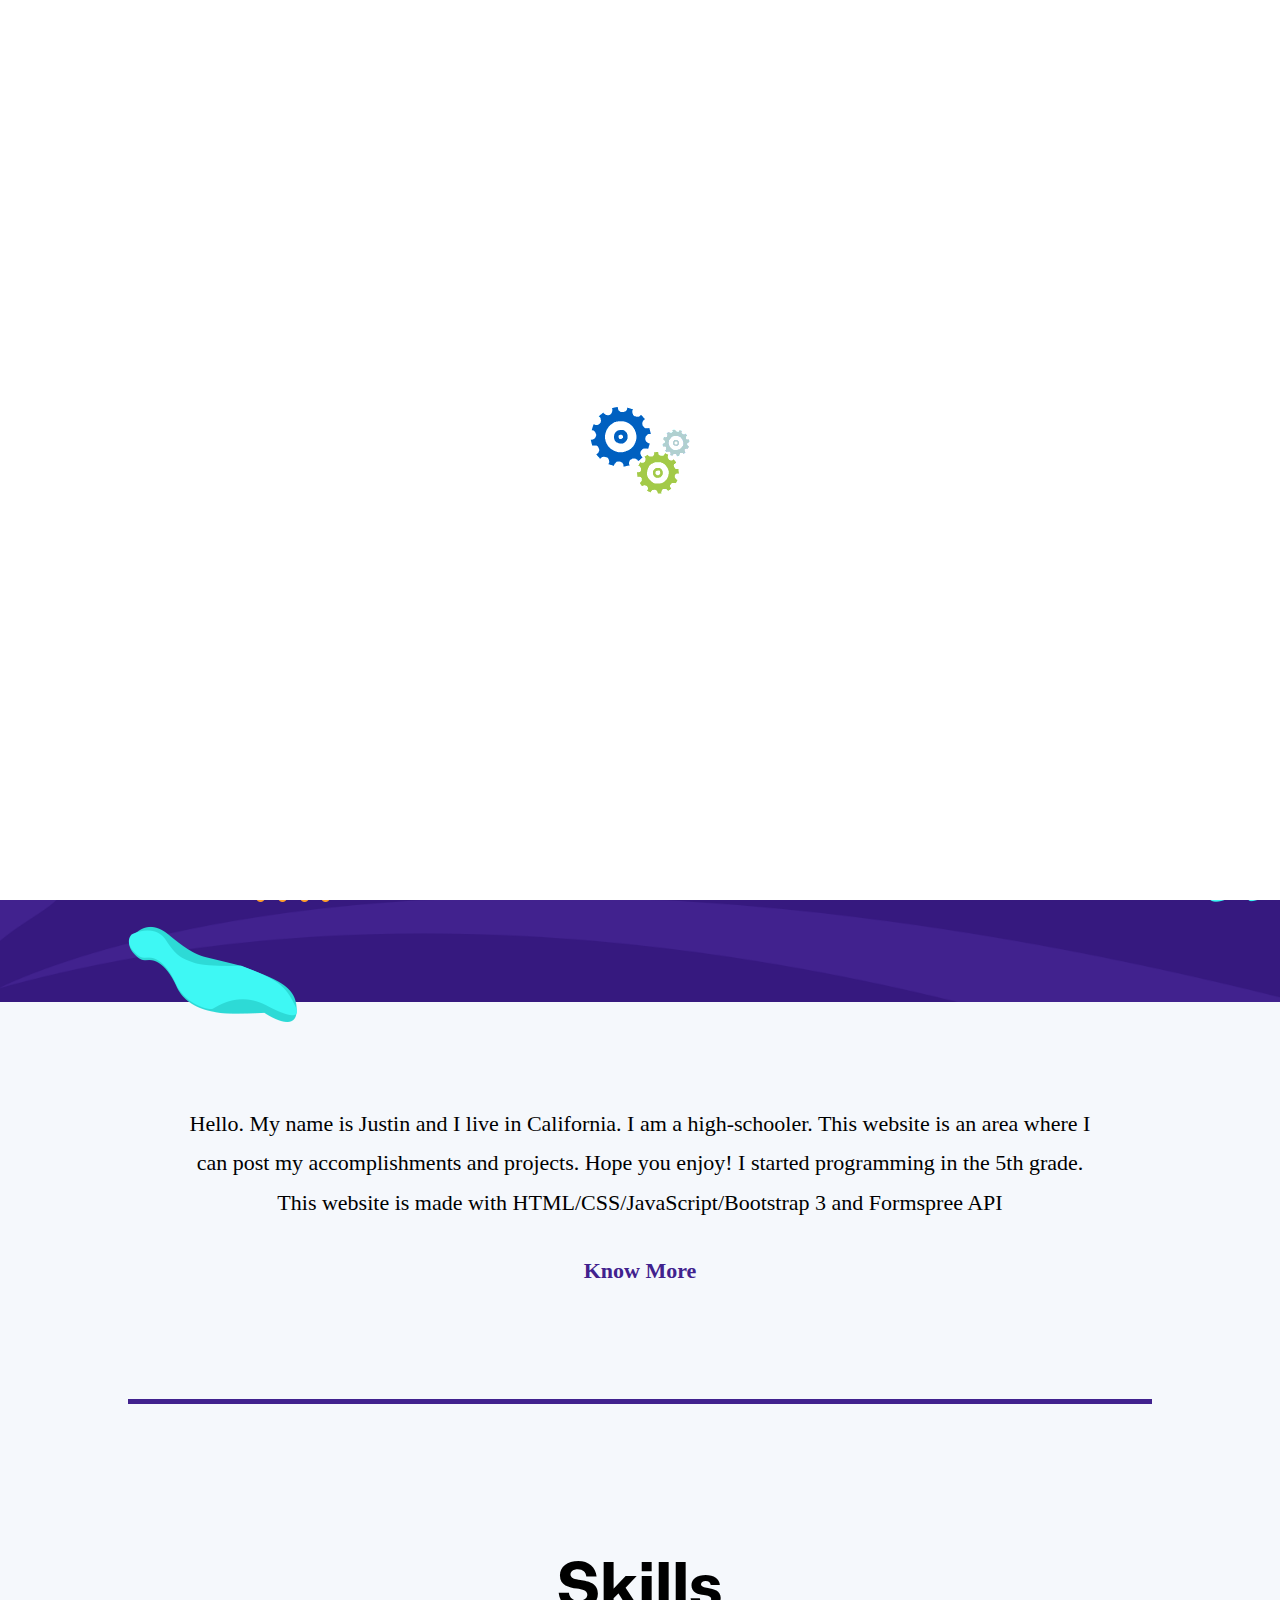
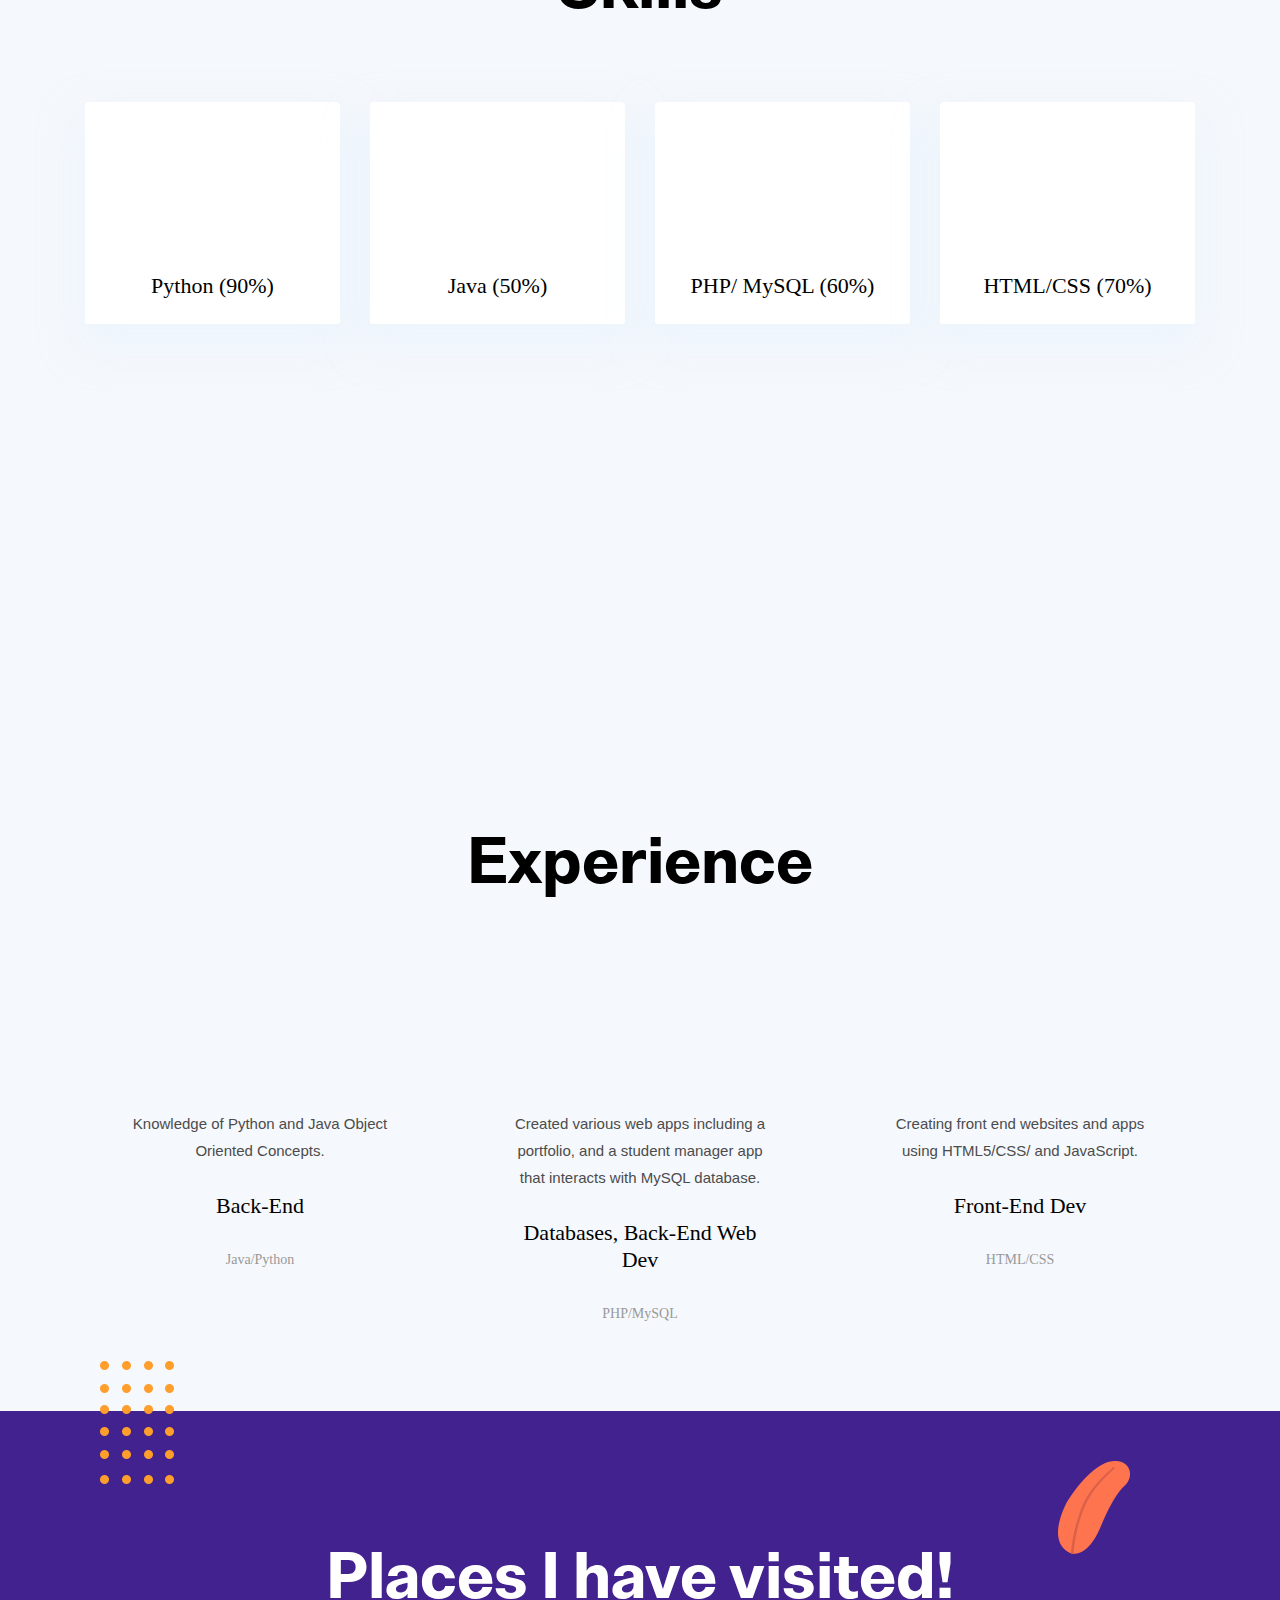
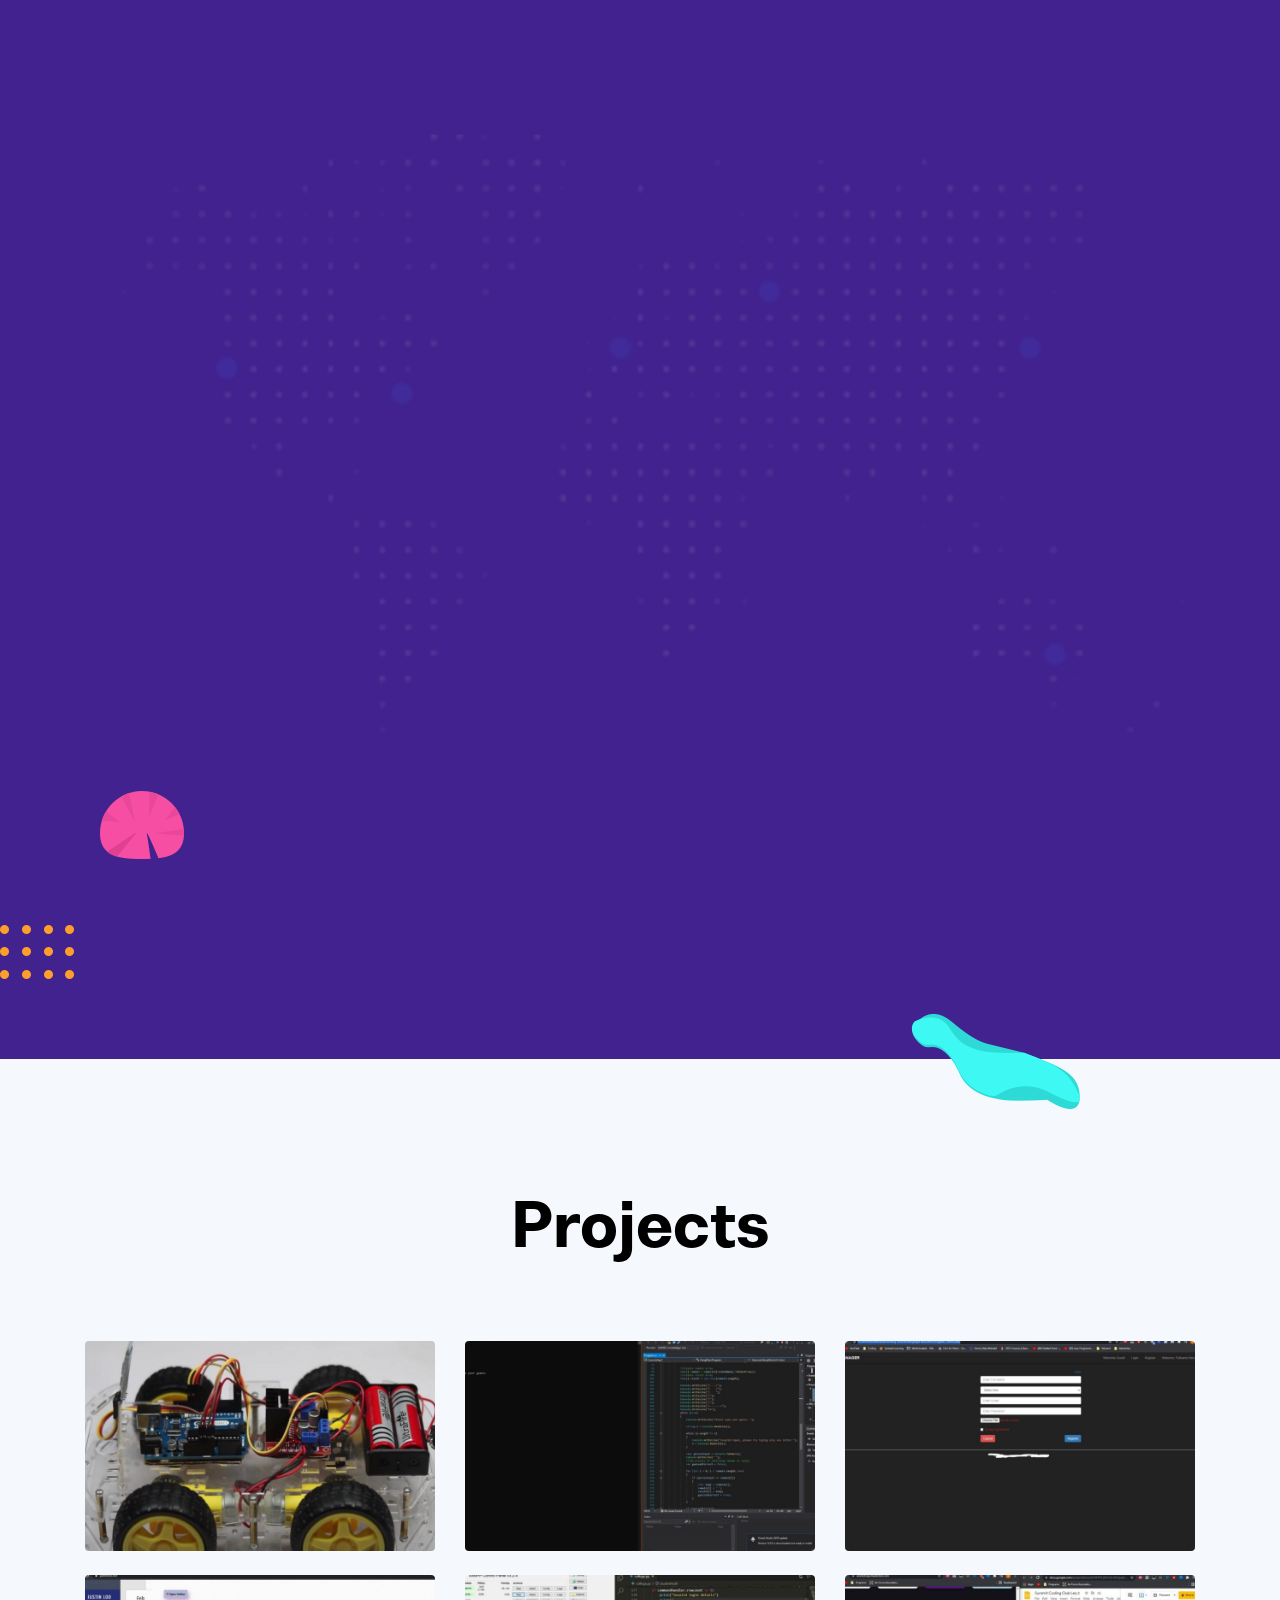
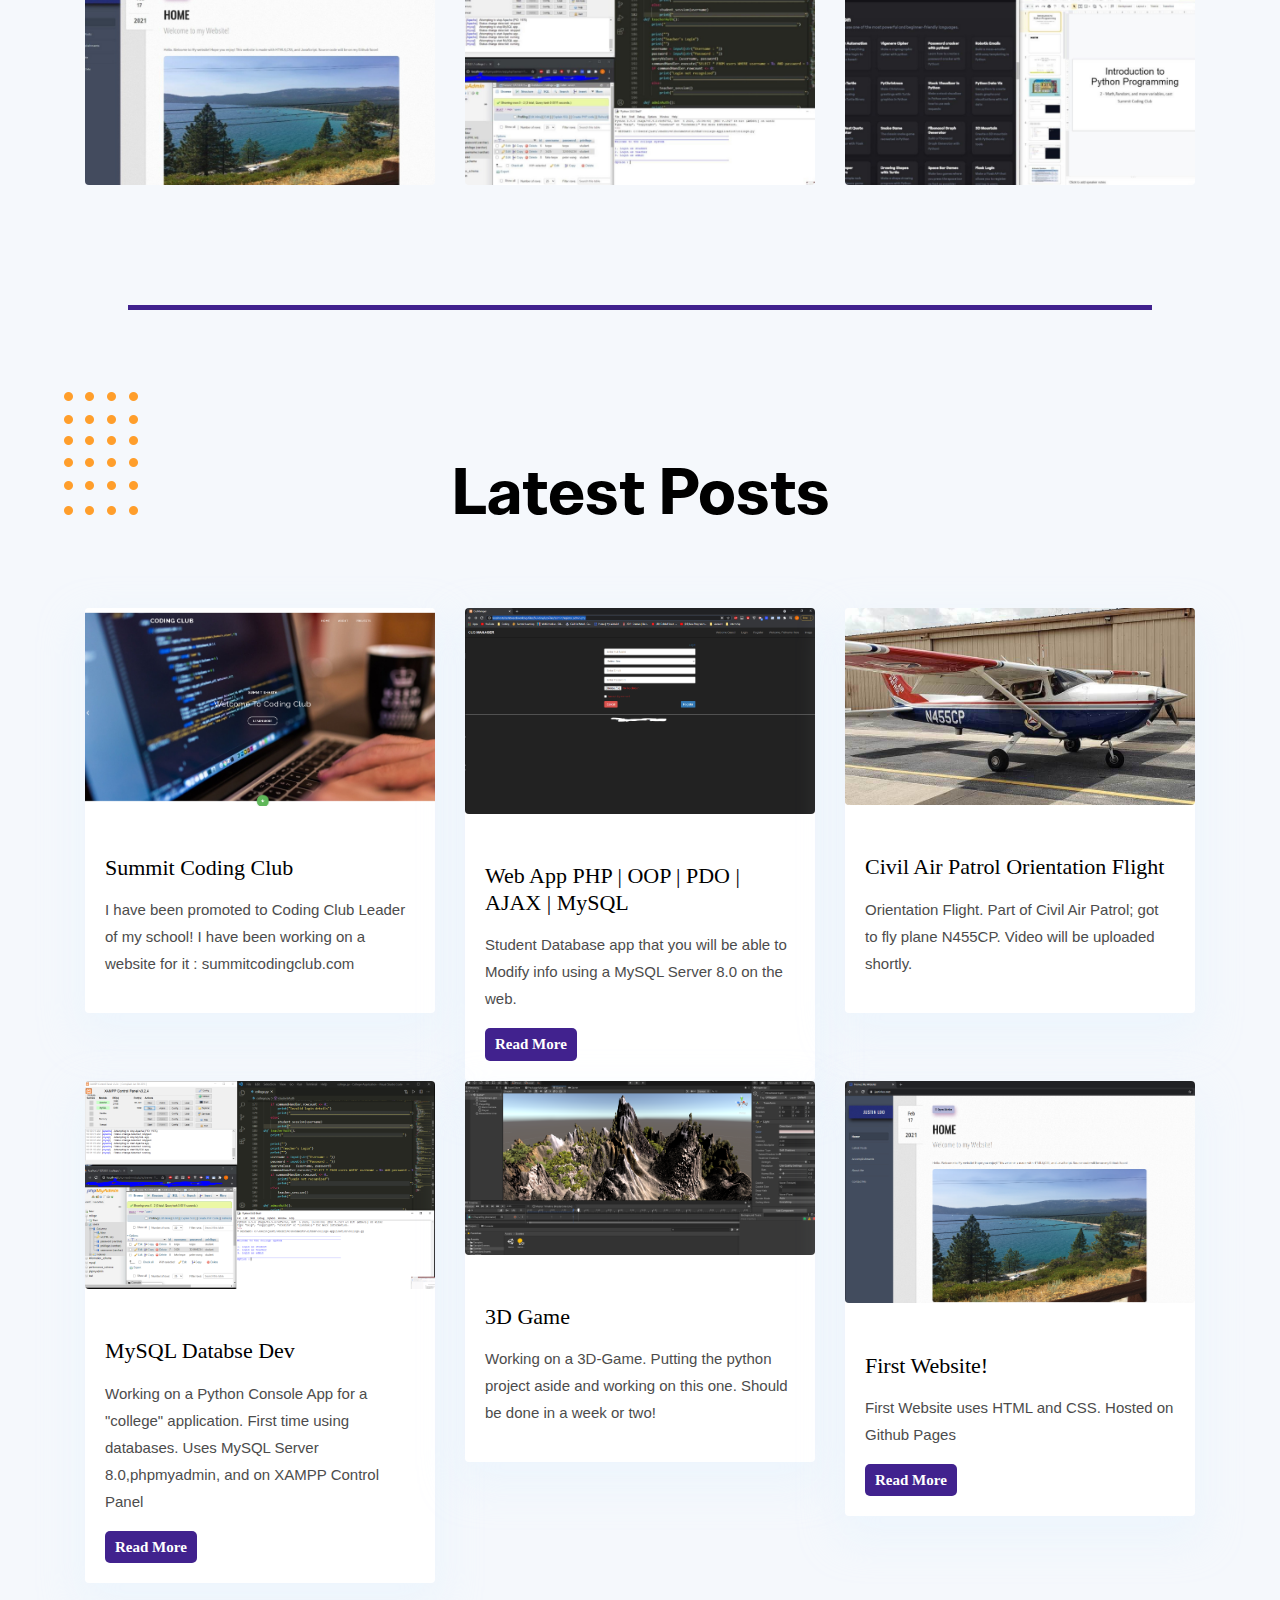
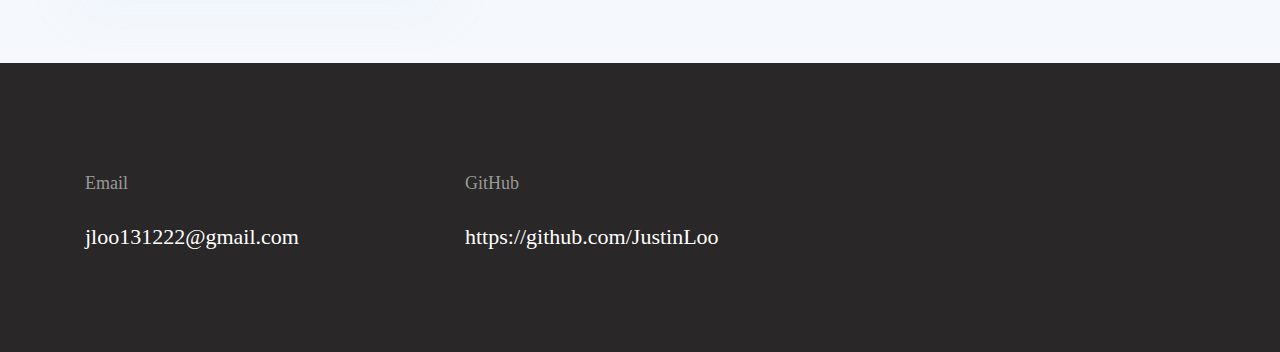
==== commit 78c89716: "final" ====
--- a/index.html
+++ b/index.html
@@ -330,60 +330,60 @@
     <div class="row shuffle-wrapper">
       <div class="col-lg-4 col-6 mb-4 shuffle-item">
         <div class="position-relative rounded hover-wrapper">
-          <img src="images/portfolio/ARDUINO.jpg" alt="portfolio-image" class="img-fluid rounded w-100" style = "height: 210px;"">
+          <img src="images/portfolio/ARDUINO.jpg" alt="portfolio-image" class="img-fluid rounded w-100" style = "  ;"">
           <div class="hover-overlay">
             <div class="hover-content">
-              <a class="btn btn-light btn-sm" href="portfolio.html">view project</a>
+              <a class="btn btn-light btn-sm" href="portfolio.html##myModal2">  View Projects</a>
             </div>
           </div>
         </div>
       </div>
       <div class="col-lg-4 col-6 mb-4 shuffle-item">
         <div class="position-relative rounded hover-wrapper">
-          <img src="images/portfolio/hangman.jpg" alt="portfolio-image" class="img-fluid rounded w-100" style = "height: 210px;">
+          <img src="images/portfolio/hangman.jpg" alt="portfolio-image" class="img-fluid rounded w-100" style = "  ;">
           <div class="hover-overlay">
             <div class="hover-content">
-              <a class="btn btn-light btn-sm" href="portfolio.html">view project</a>
+              <a class="btn btn-light btn-sm" href="portfolio.html">  View Projects</a>
             </div>
           </div>
         </div>
       </div>
       <div class="col-lg-4 col-6 mb-4 shuffle-item">
         <div class="position-relative rounded hover-wrapper">
-          <img src="images/portfolio/ydemy.jpg" alt="portfolio-image" class="img-fluid rounded w-100" style = "height: 210px;">
+          <img src="images/portfolio/ydemy.jpg" alt="portfolio-image" class="img-fluid rounded w-100" style = "   ;">
           <div class="hover-overlay">
             <div class="hover-content">
-              <a class="btn btn-light btn-sm" href="portfolio.html">view project</a>
+              <a class="btn btn-light btn-sm" href="portfolio.html">  View Projects</a>
             </div>
           </div>
         </div>
       </div>
       <div class="col-lg-4 col-6 mb-4 shuffle-item">
         <div class="position-relative rounded hover-wrapper">
-          <img src="images/portfolio/web.jpg" alt="portfolio-image" class="img-fluid rounded w-100" style = "height: 210px;">
+          <img src="images/portfolio/web.jpg" alt="portfolio-image" class="img-fluid rounded w-100" style = "   ;">
           <div class="hover-overlay">
             <div class="hover-content">
-              <a class="btn btn-light btn-sm" href="portfolio.html">view project</a>
+              <a class="btn btn-light btn-sm" href="portfolio.html">  View Projects</a>
             </div>
           </div>
         </div>
       </div>
       <div class="col-lg-4 col-6 mb-4 shuffle-item">
         <div class="position-relative rounded hover-wrapper">
-          <img src="images/portfolio/phpmy.jpg" alt="portfolio-image" class="img-fluid rounded w-100" style = "height: 210px;">
+          <img src="images/portfolio/phpmy.jpg" alt="portfolio-image" class="img-fluid rounded w-100" style = "   ;">
           <div class="hover-overlay">
             <div class="hover-content">
-              <a class="btn btn-light btn-sm" href="portfolio.html">view project</a>
+              <a class="btn btn-light btn-sm" href="portfolio.html">  View Projects</a>
             </div>
           </div>
         </div>
       </div>
       <div class="col-lg-4 col-6 mb-4 shuffle-item">
         <div class="position-relative rounded hover-wrapper">
-          <img src="images/portfolio/python.jpg" alt="portfolio-image" class="img-fluid rounded w-100" style = "height: 210px;">
+          <img src="images/portfolio/python.jpg" alt="portfolio-image" class="img-fluid rounded w-100" style = "      ;">
           <div class="hover-overlay">
             <div class="hover-content">
-              <a class="btn btn-light btn-sm" href="portfolio.html">view project</a>
+              <a class="btn btn-light btn-sm" href="portfolio.html">  View Projects</a>
             </div>
           </div>
         </div>
@@ -414,7 +414,7 @@
 
       <div class="col-lg-4 col-sm-6 mb-4 mb-lg-0" data-aos=" " data-aos-duration = "1000">
         <article class="card shadow">
-          <img class="rounded card-img-top" src="images/blog/coding.PNG" alt="post-thumb" style = "height: 210px;">
+          <img class="rounded card-img-top" src="images/blog/coding.PNG" alt="post-thumb" style = "      ;">
           <div class="card-body">
             <h4 class="card-title"><a class="text-dark"  >Summit Coding Club</a>
             </h4>
@@ -426,7 +426,7 @@
       
       <div class="col-lg-4 col-sm-6 mb-4 mb-lg-0" data-aos=" " data-aos-duration = "1000">
         <article class="card shadow">
-          <img class="rounded card-img-top" src="images/blog/ydemy.PNG" alt="post-thumb" style = "height: 210px;">
+          <img class="rounded card-img-top" src="images/blog/ydemy.PNG" alt="post-thumb" style = "      ;">
           <div class="card-body">
             <h4 class="card-title"><a class="text-dark"  > Web App PHP | OOP | PDO | AJAX | MySQL
             </a>
@@ -439,7 +439,7 @@
 
       <div class="col-lg-4 col-sm-6 mb-4 mb-lg-0" data-aos=" " data-aos-duration = "1000">
         <article class="card shadow">
-          <img class="rounded card-img-top" src="images/blog/orientationflight_897BFEFA4F026.jpg" alt="post-thumb" style = "height: 210px;">
+          <img class="rounded card-img-top" src="images/blog/orientationflight_897BFEFA4F026.jpg" alt="post-thumb" style = "      ;">
           <div class="card-body">
             <h4 class="card-title"><a class="text-dark" >Civil Air Patrol Orientation Flight</a>
             </h4>
@@ -451,7 +451,7 @@
 
       <div class="col-lg-4 col-sm-6 mb-4 mb-lg-0" data-aos=" " data-aos-duration = "1000">
         <article class="card shadow">
-          <img class="rounded card-img-top" src="images/blog/phpmy.PNG" alt="post-thumb" style = "height: 210px;">
+          <img class="rounded card-img-top" src="images/blog/phpmy.PNG" alt="post-thumb" style = "      ;">
           <div class="card-body">
             <h4 class="card-title"><a class="text-dark"  >MySQL Databse Dev</a>
             </h4>
@@ -464,7 +464,7 @@
      
       <div class="col-lg-4 col-sm-6 mb-4 mb-lg-0" data-aos=" " data-aos-duration = "1000">
         <article class="card shadow">
-          <img class="rounded card-img-top" src="images/blog/unity1.PNG" alt="post-thumb" style = "height: 210px;">
+          <img class="rounded card-img-top" src="images/blog/unity1.PNG" alt="post-thumb" style = "      ;">
           <div class="card-body">
             <h4 class="card-title"><a class="text-dark" href=" ">3D Game</a>
             </h4>
@@ -476,7 +476,7 @@
       
       <div class="col-lg-4 col-sm-6 mb-4 mb-lg-0" data-aos=" " data-aos-duration = "1000">
         <article class="card shadow">
-          <img class="rounded card-img-top" src="images/blog/web.PNG" alt="post-thumb" style = "height: 210px;">
+          <img class="rounded card-img-top" src="images/blog/web.PNG" alt="post-thumb" style = "      ;">
           <div class="card-body">
             <h4 class="card-title"><a class="text-dark">First Website!</a>
             </h4>
@@ -502,7 +502,7 @@
 </section>
 <!-- /contact -->
 
-<img src="images/illustrations/leaf-pink.png" alt="illustrations" class="bg-blog-2">
+
 
 <!-- footer -->
 <footer class="bg-dark footer-section">
--- a/css/style.css
+++ b/css/style.css
@@ -911,6 +911,7 @@
   left: 0;
   top: 0;
   z-index: -1;
+  
 }
 
 /* /footer */
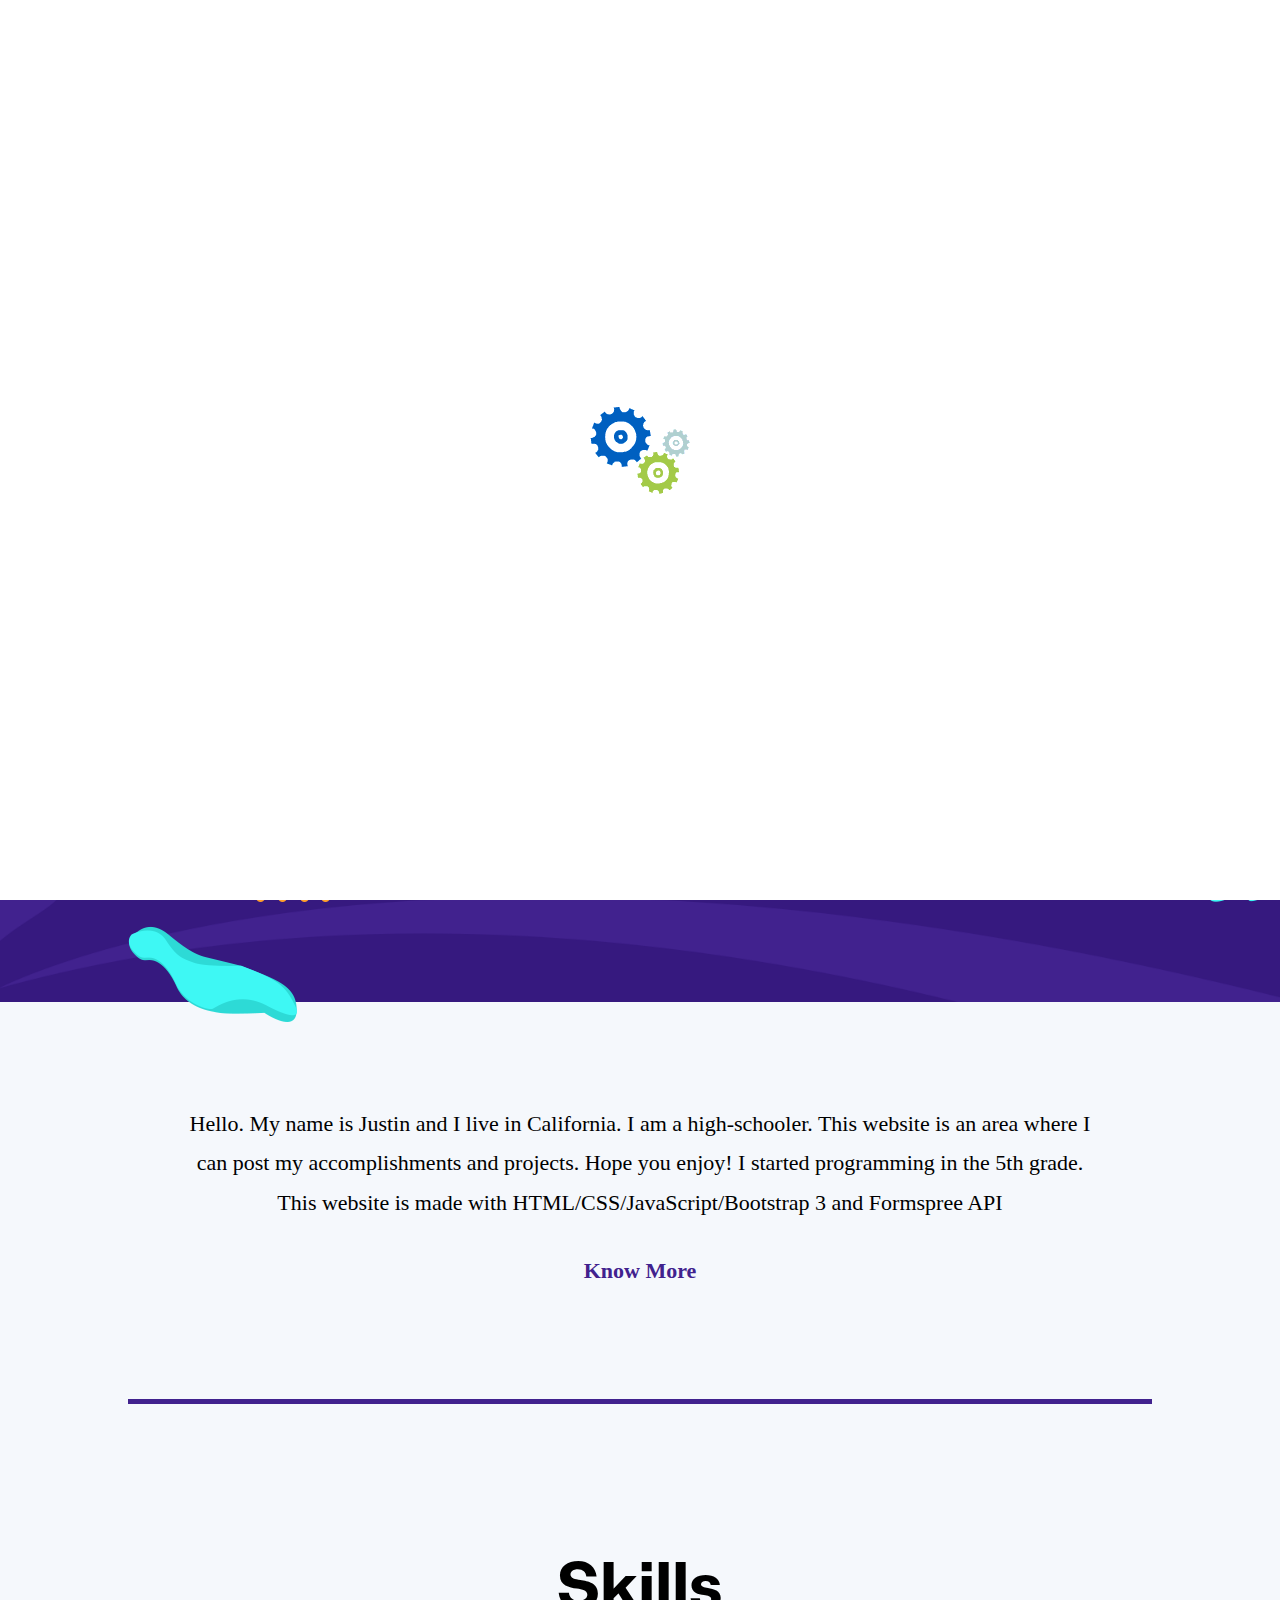
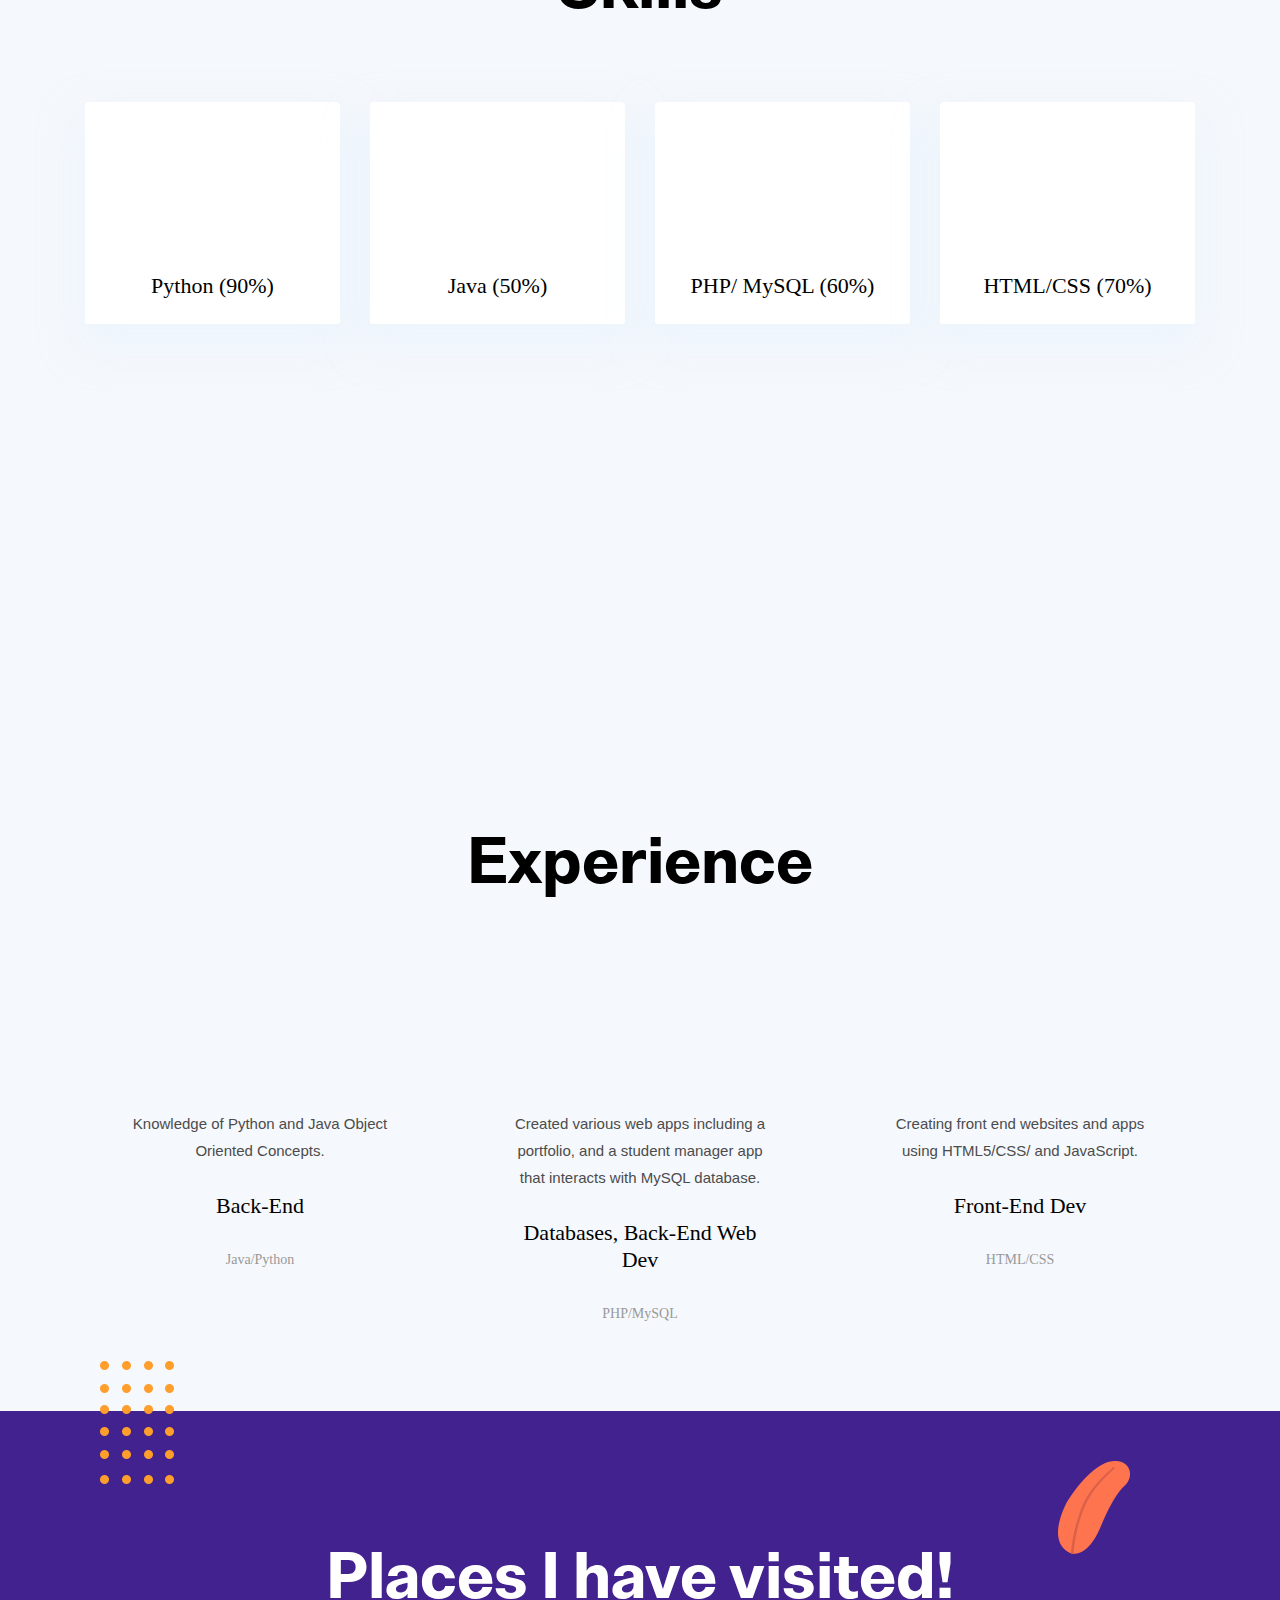
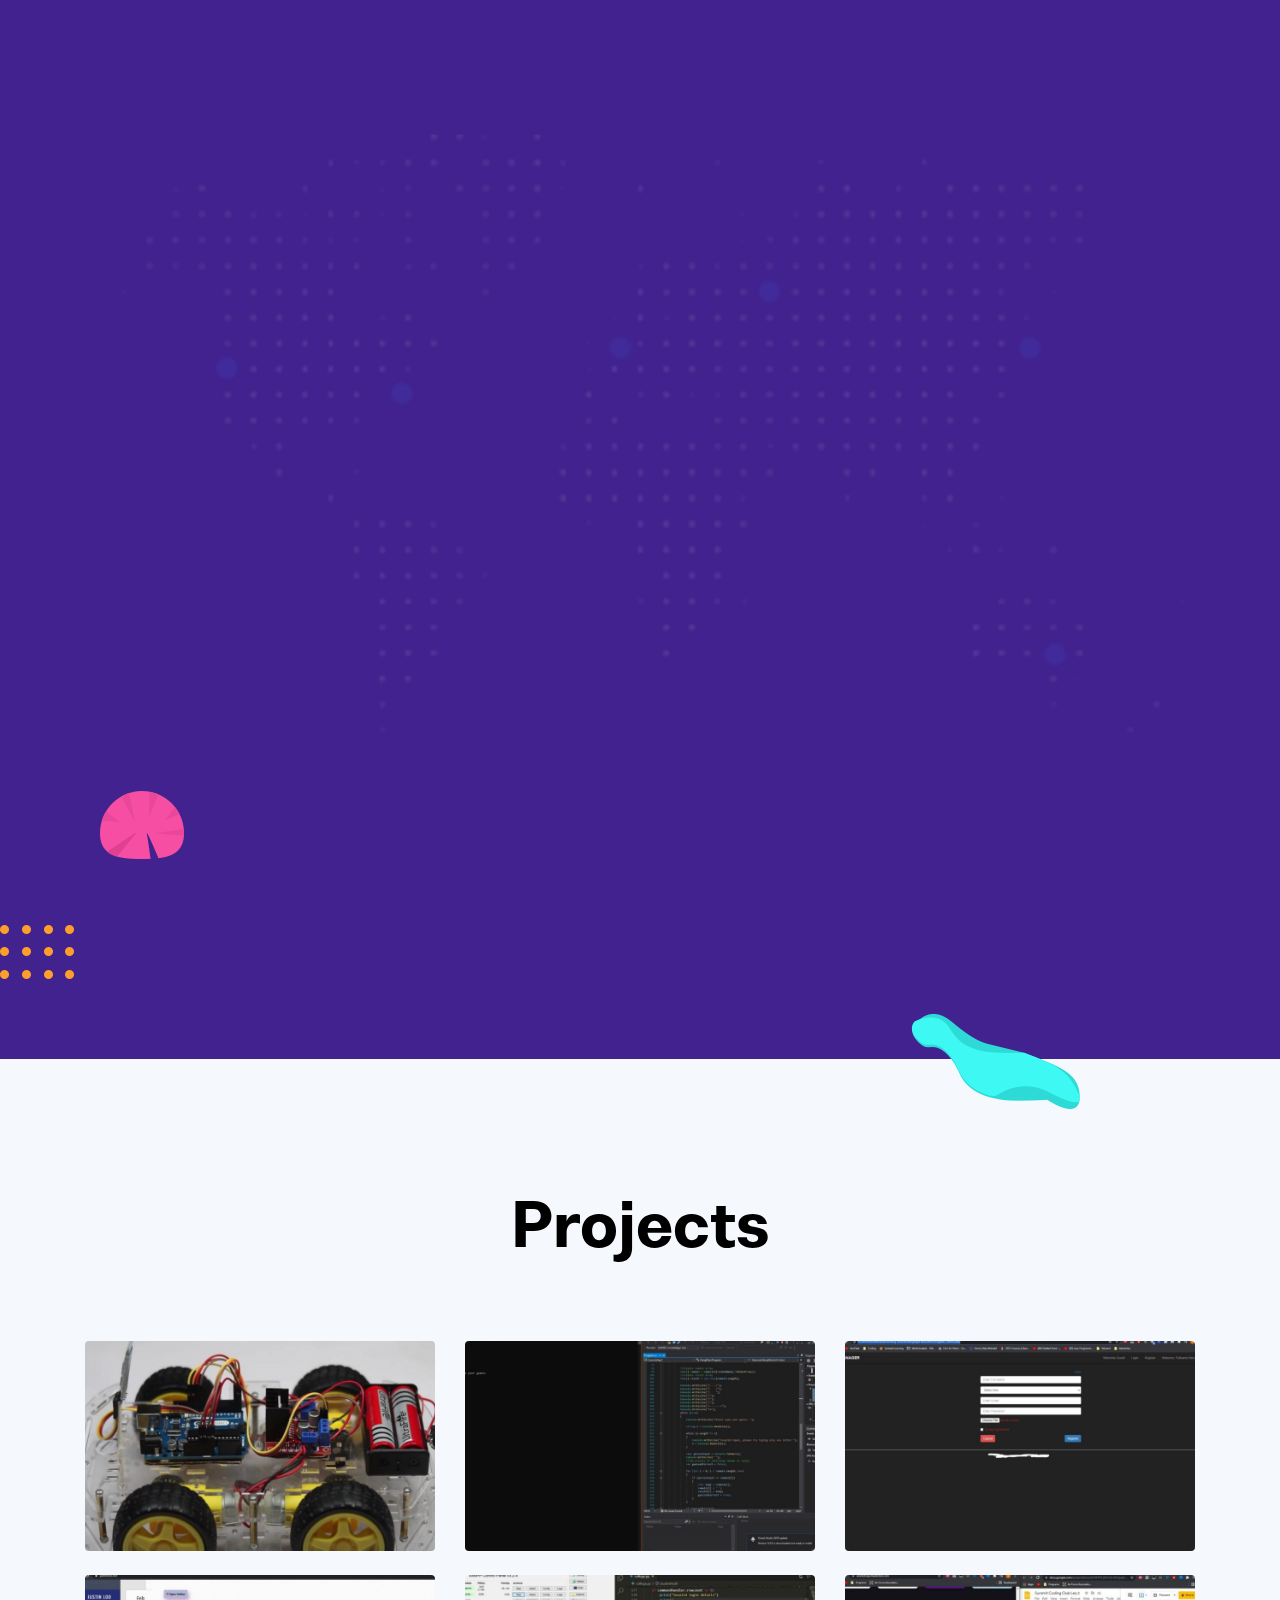
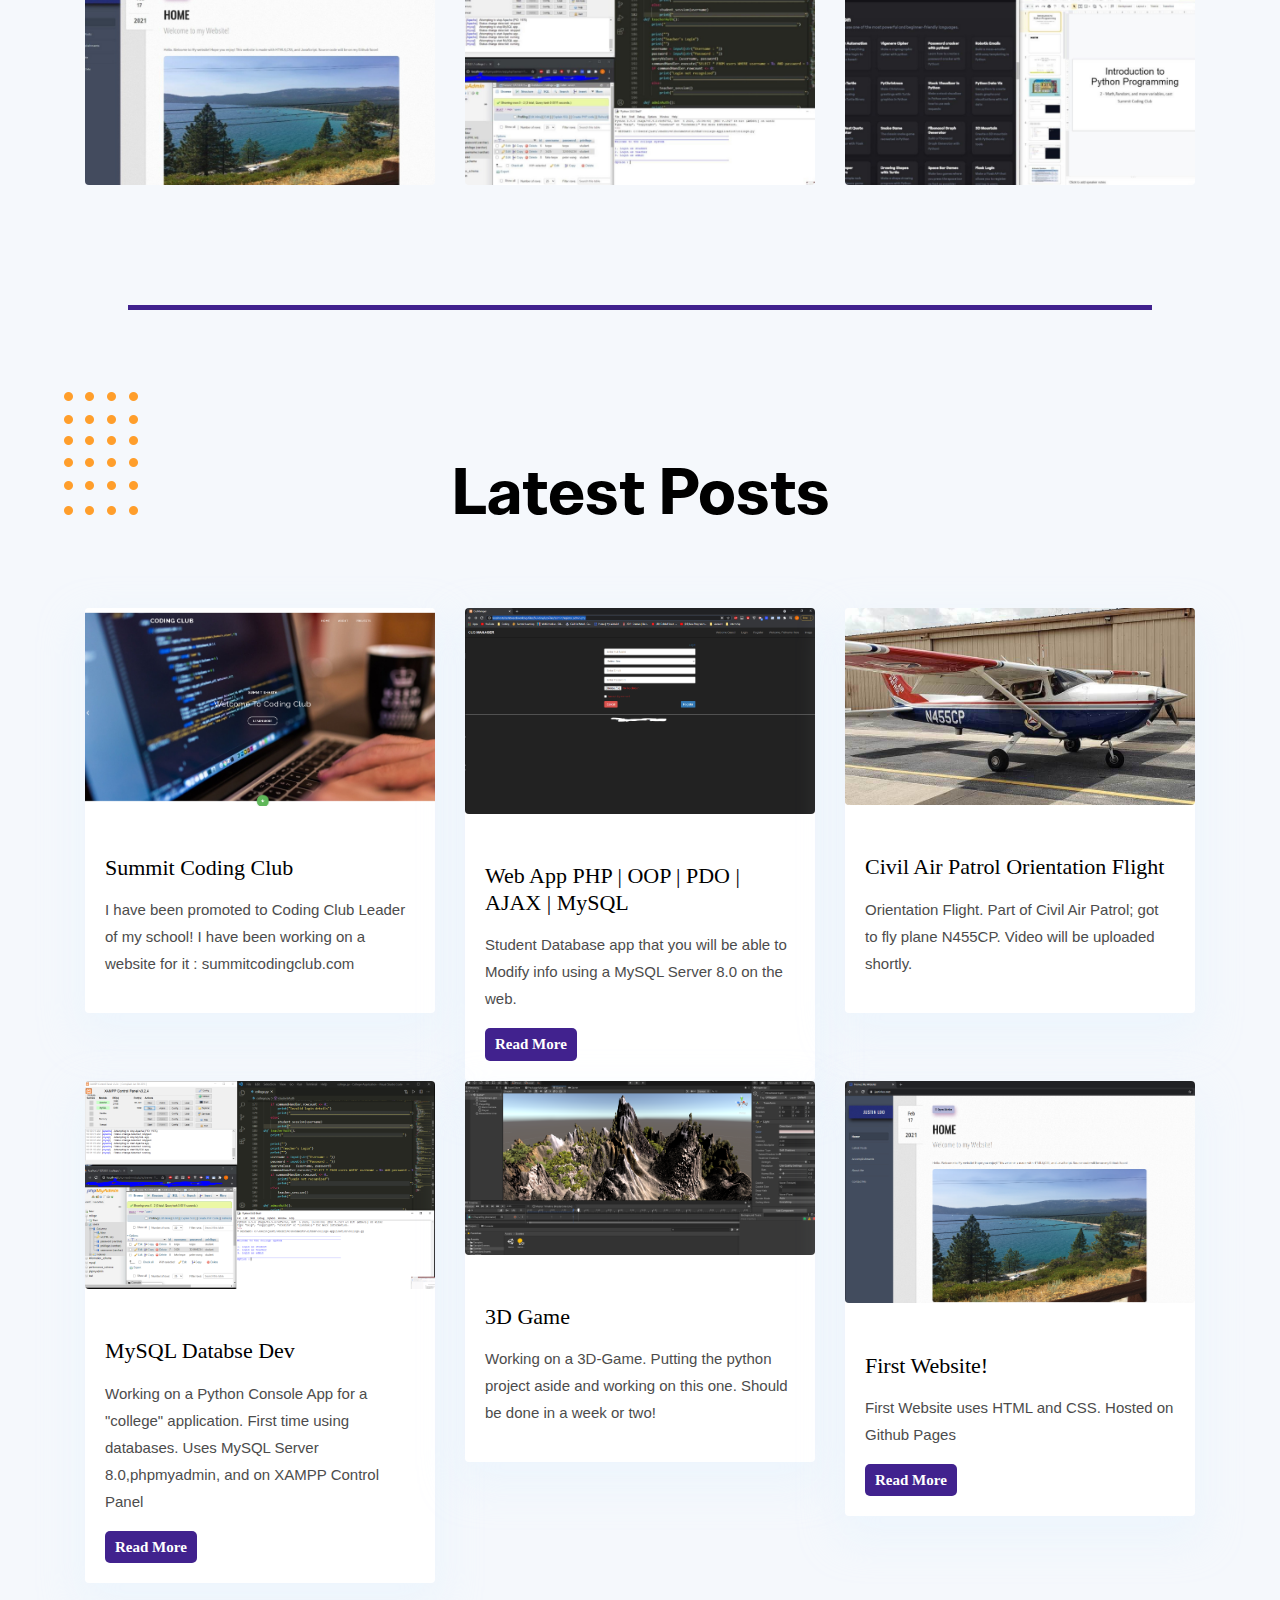
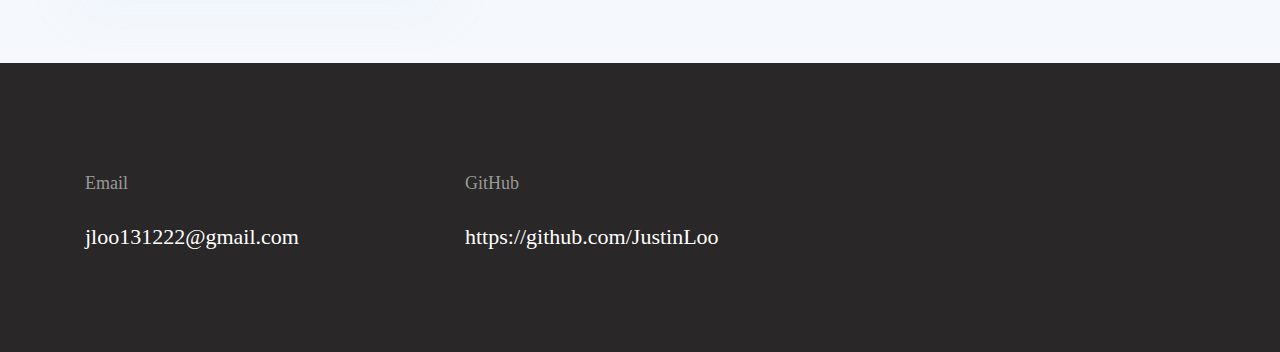
==== commit ee49e3f4: "v2" ====
--- a/index.html
+++ b/index.html
@@ -288,10 +288,10 @@
         <div class="text-center testimonial-content">
         
          
-          <img class="img-fluid rounded-circle mb-4 d-inline-block" src="images/20210723_193610.jpg"
+          <img class="img-fluid rounded-circle mb-4 d-inline-block" src="images/20211010_101904.jpg"
             alt="client-image">
-          <h4 class="text-white">Lake Tulloc</h4>
-          <h6 class="text-light mb-4">California 2021</h6>
+          <h4 class="text-white">Fleet Week SanFrancisco</h4>
+          <h6 class="text-light mb-4">October 2021</h6>
         </div>
         <!-- slider-item -->
         <div class="text-center testimonial-content">
@@ -300,8 +300,28 @@
           <img class="img-fluid rounded-circle mb-4 d-inline-block" src="images/20210724_112413.jpg"
             alt="client-image">
           <h4 class="text-white">Yosemite</h4>
-          <h6 class="text-light mb-4">California</h6>
-        </div>
+          <h6 class="text-light mb-4">August 2020</h6>
+        </div>
+
+        <div class="text-center testimonial-content">
+         
+         
+          <img class="img-fluid rounded-circle mb-4 d-inline-block" src="images/20211010_103557.jpg"
+            alt="client-image">
+          <h4 class="text-white">Bay Bridge Fleet Week</h4>
+          <h6 class="text-light mb-4">October 2021</h6>
+        </div>
+
+        <div class="text-center testimonial-content">
+         
+         
+          <img class="img-fluid rounded-circle mb-4 d-inline-block" src="images/20211010_152820.jpg"
+            alt="client-image">
+          <h4 class="text-white">Marina Green SanFrancisco</h4>
+          <h6 class="text-light mb-4">October 2021</h6>
+        </div>
+
+        
       </div>
     </div>
   </div>
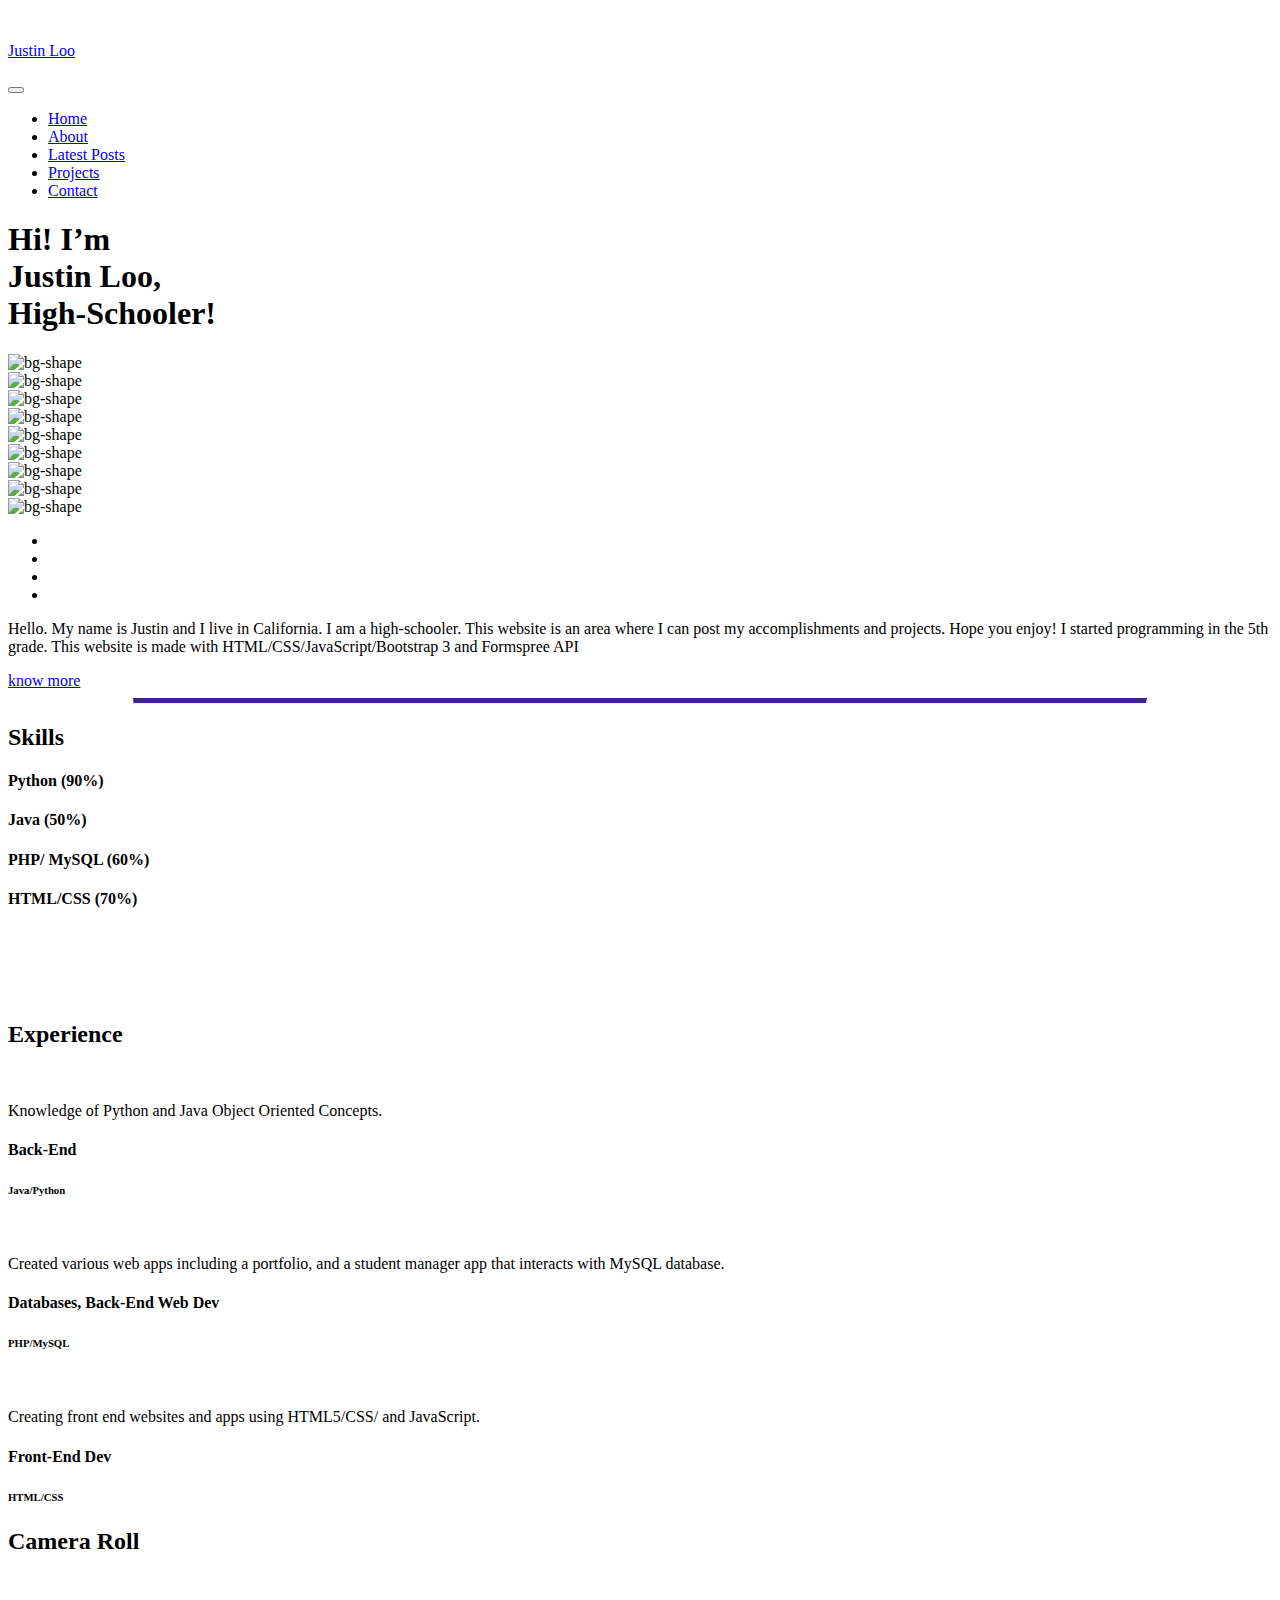
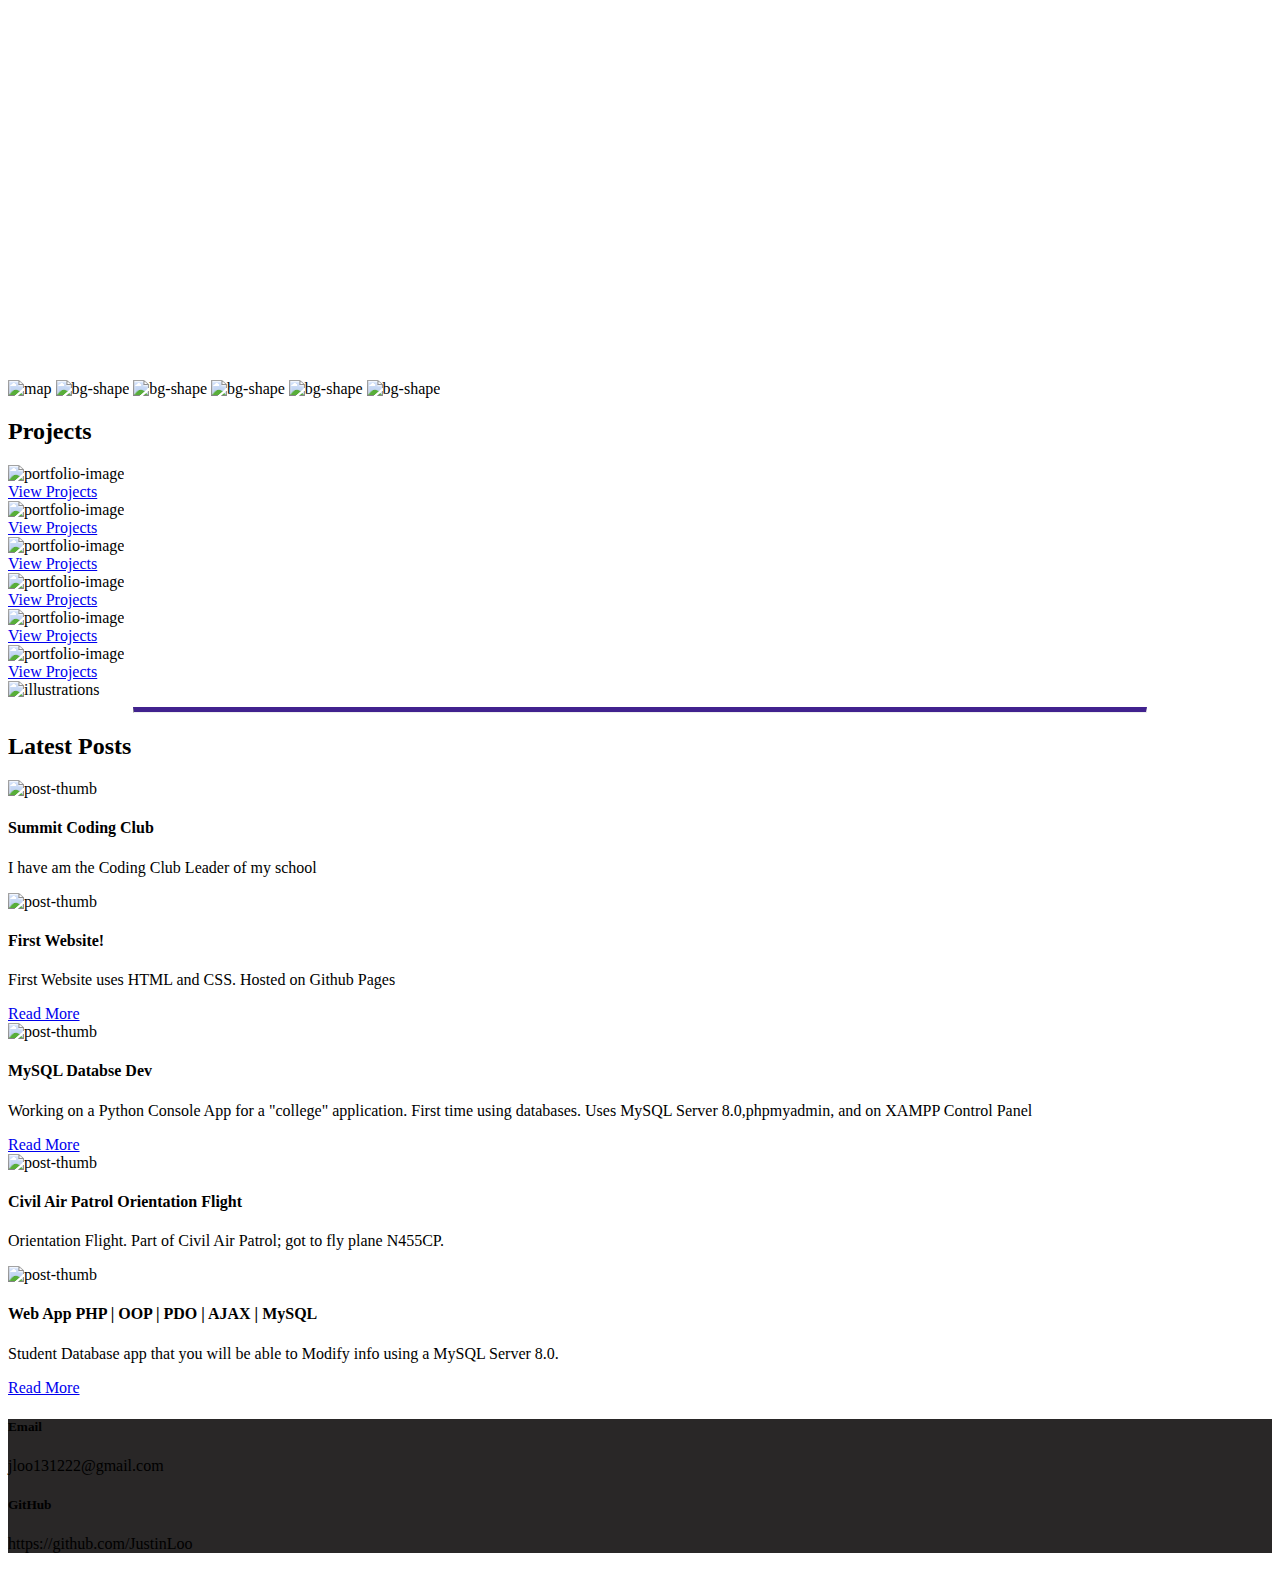
==== commit 7fc6ec91: "v1" ====
--- a/index.html
+++ b/index.html
@@ -272,7 +272,7 @@
   <div class="container">
     <div class="row">
       <div class="col-12 text-center">
-        <h2 class="section-title text-white mb-5">Places I have visited!</h2>
+        <h2 class="section-title text-white mb-5">Camera Roll</h2>
       </div>
       <div class="col-lg-10 mx-auto testimonial-slider" data-aos="zoom-in" data-aos-duration = "2000">
         <!-- slider-item -->
@@ -438,33 +438,20 @@
           <div class="card-body">
             <h4 class="card-title"><a class="text-dark"  >Summit Coding Club</a>
             </h4>
-            <p class="cars-text">I have been promoted to Coding Club Leader of my school! I have been working on a website for it : summitcodingclub.com</p>
+            <p class="cars-text">I have am the Coding Club Leader of my school</p>
           
           </div>
         </article>
       </div>
-      
+
       <div class="col-lg-4 col-sm-6 mb-4 mb-lg-0" data-aos=" " data-aos-duration = "1000">
         <article class="card shadow">
-          <img class="rounded card-img-top" src="images/blog/ydemy.PNG" alt="post-thumb" style = "      ;">
+          <img class="rounded card-img-top" src="images/blog/web.PNG" alt="post-thumb" style = "      ;">
           <div class="card-body">
-            <h4 class="card-title"><a class="text-dark"  > Web App PHP | OOP | PDO | AJAX | MySQL
-            </a>
+            <h4 class="card-title"><a class="text-dark">First Website!</a>
             </h4>
-            <p class="cars-text">Student Database app that you will be able to Modify info using a MySQL Server 8.0 on the web.</p>
-            <a href="blog-single.html#advanced-app" class="btn btn-xs btn-primary">Read More</a>
-          </div>
-        </article>
-      </div>
-
-      <div class="col-lg-4 col-sm-6 mb-4 mb-lg-0" data-aos=" " data-aos-duration = "1000">
-        <article class="card shadow">
-          <img class="rounded card-img-top" src="images/blog/orientationflight_897BFEFA4F026.jpg" alt="post-thumb" style = "      ;">
-          <div class="card-body">
-            <h4 class="card-title"><a class="text-dark" >Civil Air Patrol Orientation Flight</a>
-            </h4>
-            <p class="cars-text">Orientation Flight. Part of Civil Air Patrol; got to fly plane N455CP. Video will be uploaded shortly.</p>
-            
+            <p class="cars-text">First Website uses HTML and CSS. Hosted on Github Pages</p>
+            <a href="blog-single.html#first-web" class="btn btn-xs btn-primary">Read More</a>
           </div>
         </article>
       </div>
@@ -480,31 +467,40 @@
           </div>
         </article>
       </div>
-
-     
+      
+      
+
       <div class="col-lg-4 col-sm-6 mb-4 mb-lg-0" data-aos=" " data-aos-duration = "1000">
         <article class="card shadow">
-          <img class="rounded card-img-top" src="images/blog/unity1.PNG" alt="post-thumb" style = "      ;">
+          <img class="rounded card-img-top" src="images/blog/orientationflight_897BFEFA4F026.jpg" alt="post-thumb" style = "      ;">
           <div class="card-body">
-            <h4 class="card-title"><a class="text-dark" href=" ">3D Game</a>
+            <h4 class="card-title"><a class="text-dark" >Civil Air Patrol Orientation Flight</a>
             </h4>
-            <p class="cars-text">Working on a 3D-Game. Putting the python project aside and working on this one. Should be done in a week or two!</p>
+            <p class="cars-text">Orientation Flight. Part of Civil Air Patrol; got to fly plane N455CP. </p>
             
           </div>
         </article>
       </div>
+
+      
+
+     
+      
+      
+      
       
       <div class="col-lg-4 col-sm-6 mb-4 mb-lg-0" data-aos=" " data-aos-duration = "1000">
         <article class="card shadow">
-          <img class="rounded card-img-top" src="images/blog/web.PNG" alt="post-thumb" style = "      ;">
+          <img class="rounded card-img-top" src="images/blog/ydemy.PNG" alt="post-thumb" style = "      ;">
           <div class="card-body">
-            <h4 class="card-title"><a class="text-dark">First Website!</a>
+            <h4 class="card-title"><a class="text-dark"  > Web App PHP | OOP | PDO | AJAX | MySQL
+            </a>
             </h4>
-            <p class="cars-text">First Website uses HTML and CSS. Hosted on Github Pages</p>
-            <a href="blog-single.html#first-web" class="btn btn-xs btn-primary">Read More</a>
+            <p class="cars-text">Student Database app that you will be able to Modify info using a MySQL Server 8.0.</p>
+            <a href="blog-single.html#advanced-app" class="btn btn-xs btn-primary">Read More</a>
           </div>
         </article>
-      </div>  
+      </div>
   </div>
 </section>
 <!-- /blog -->
